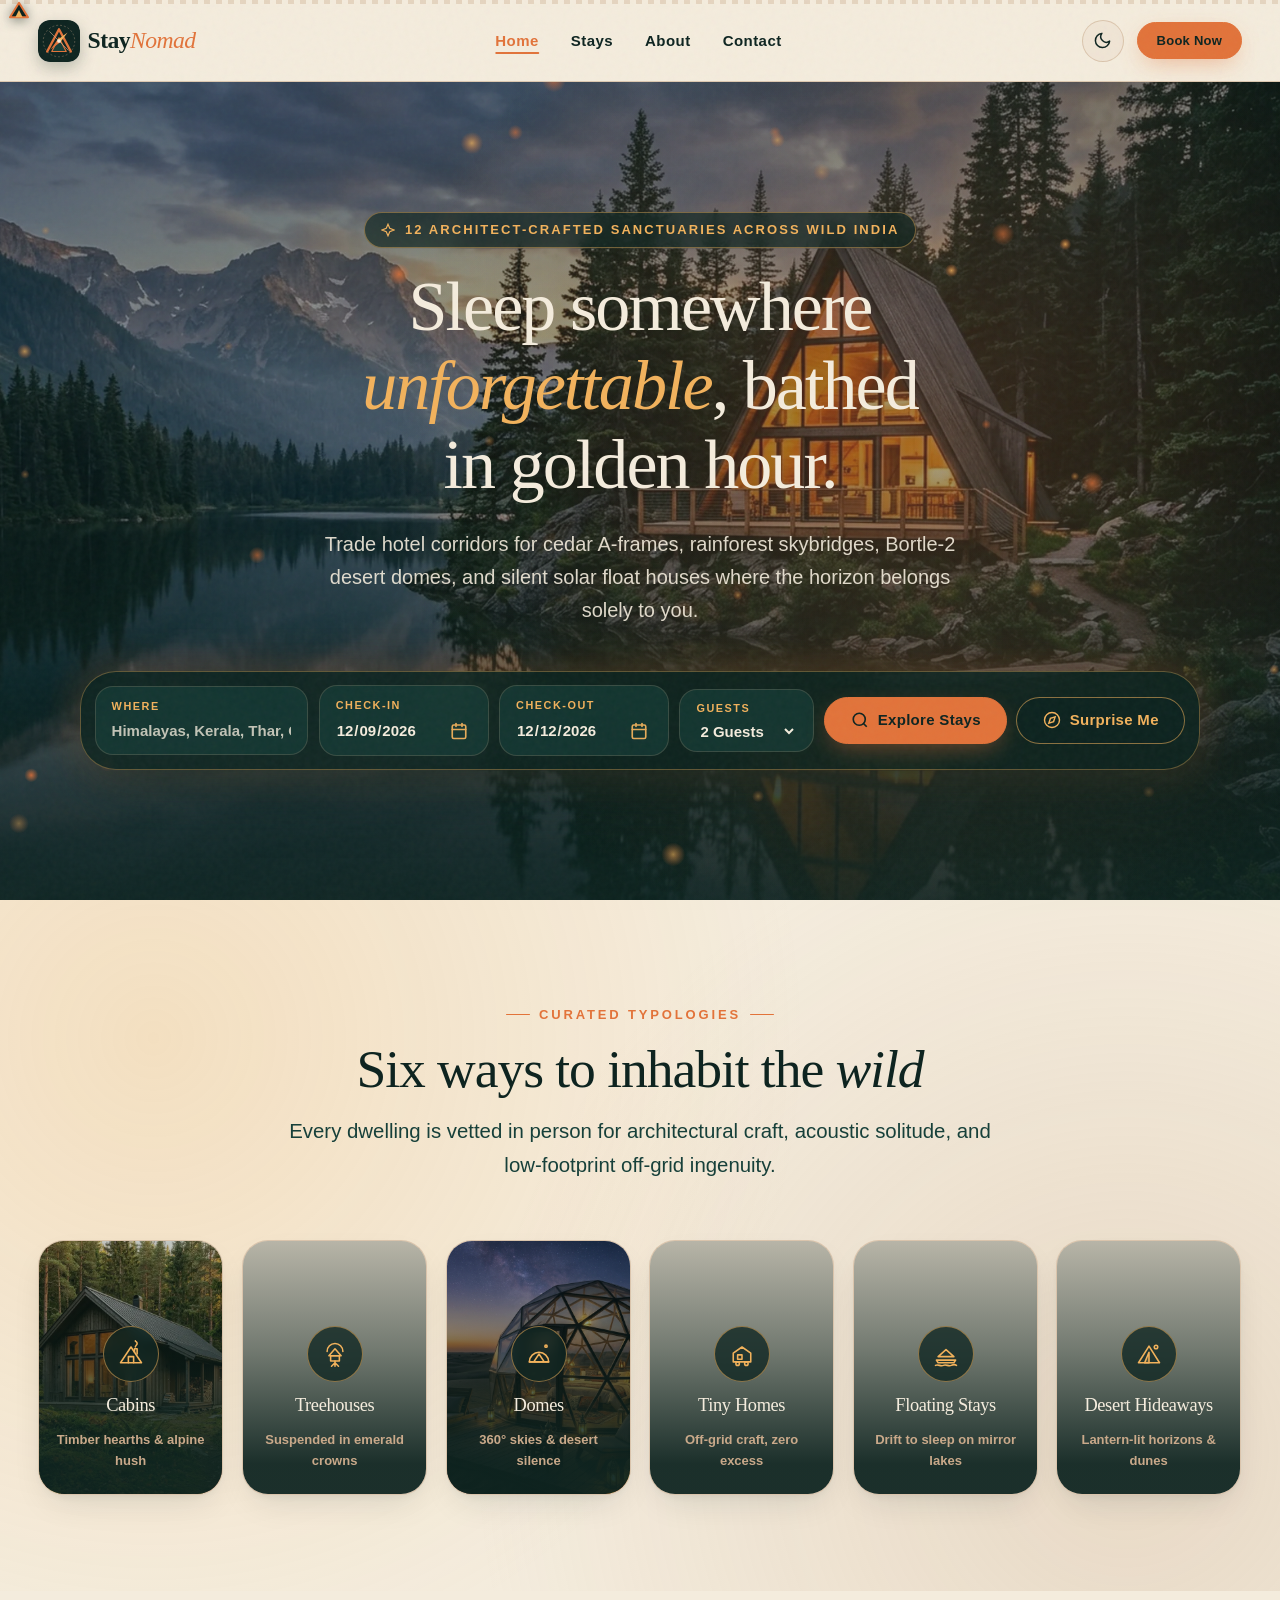
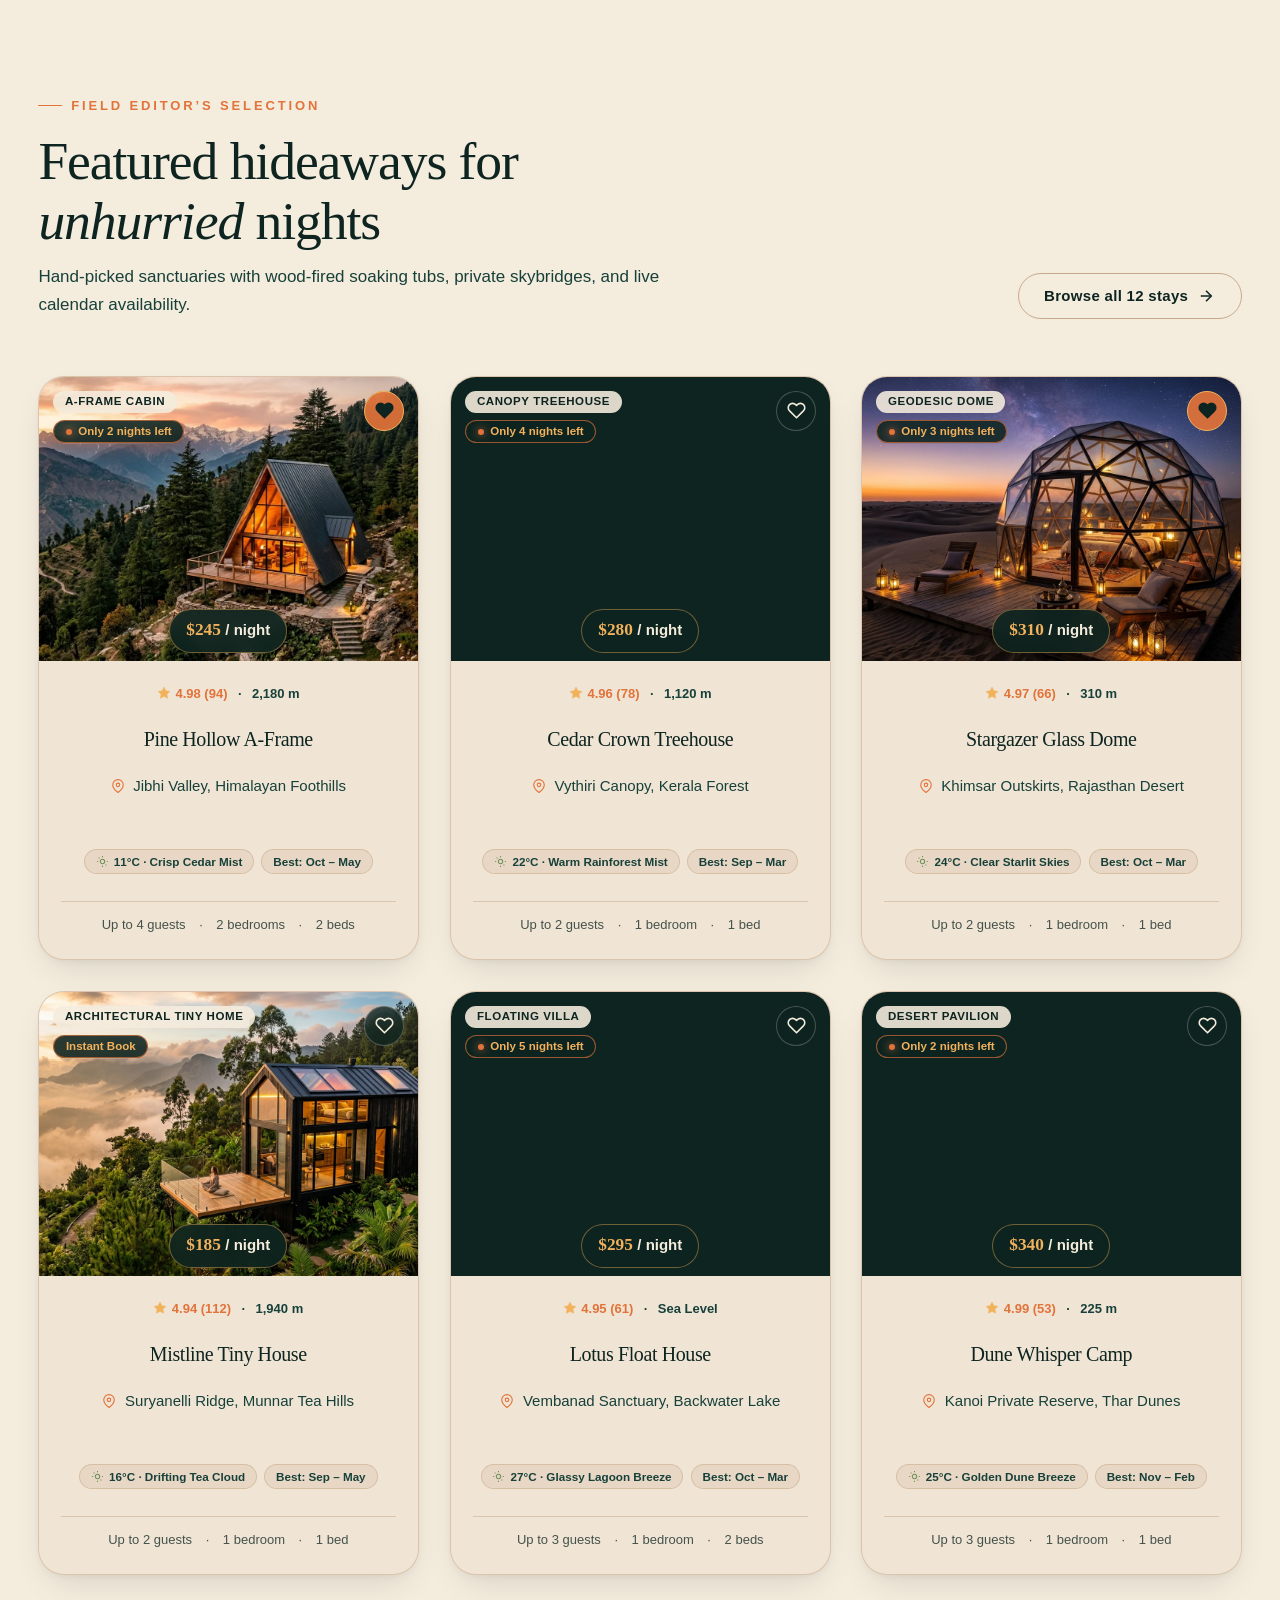
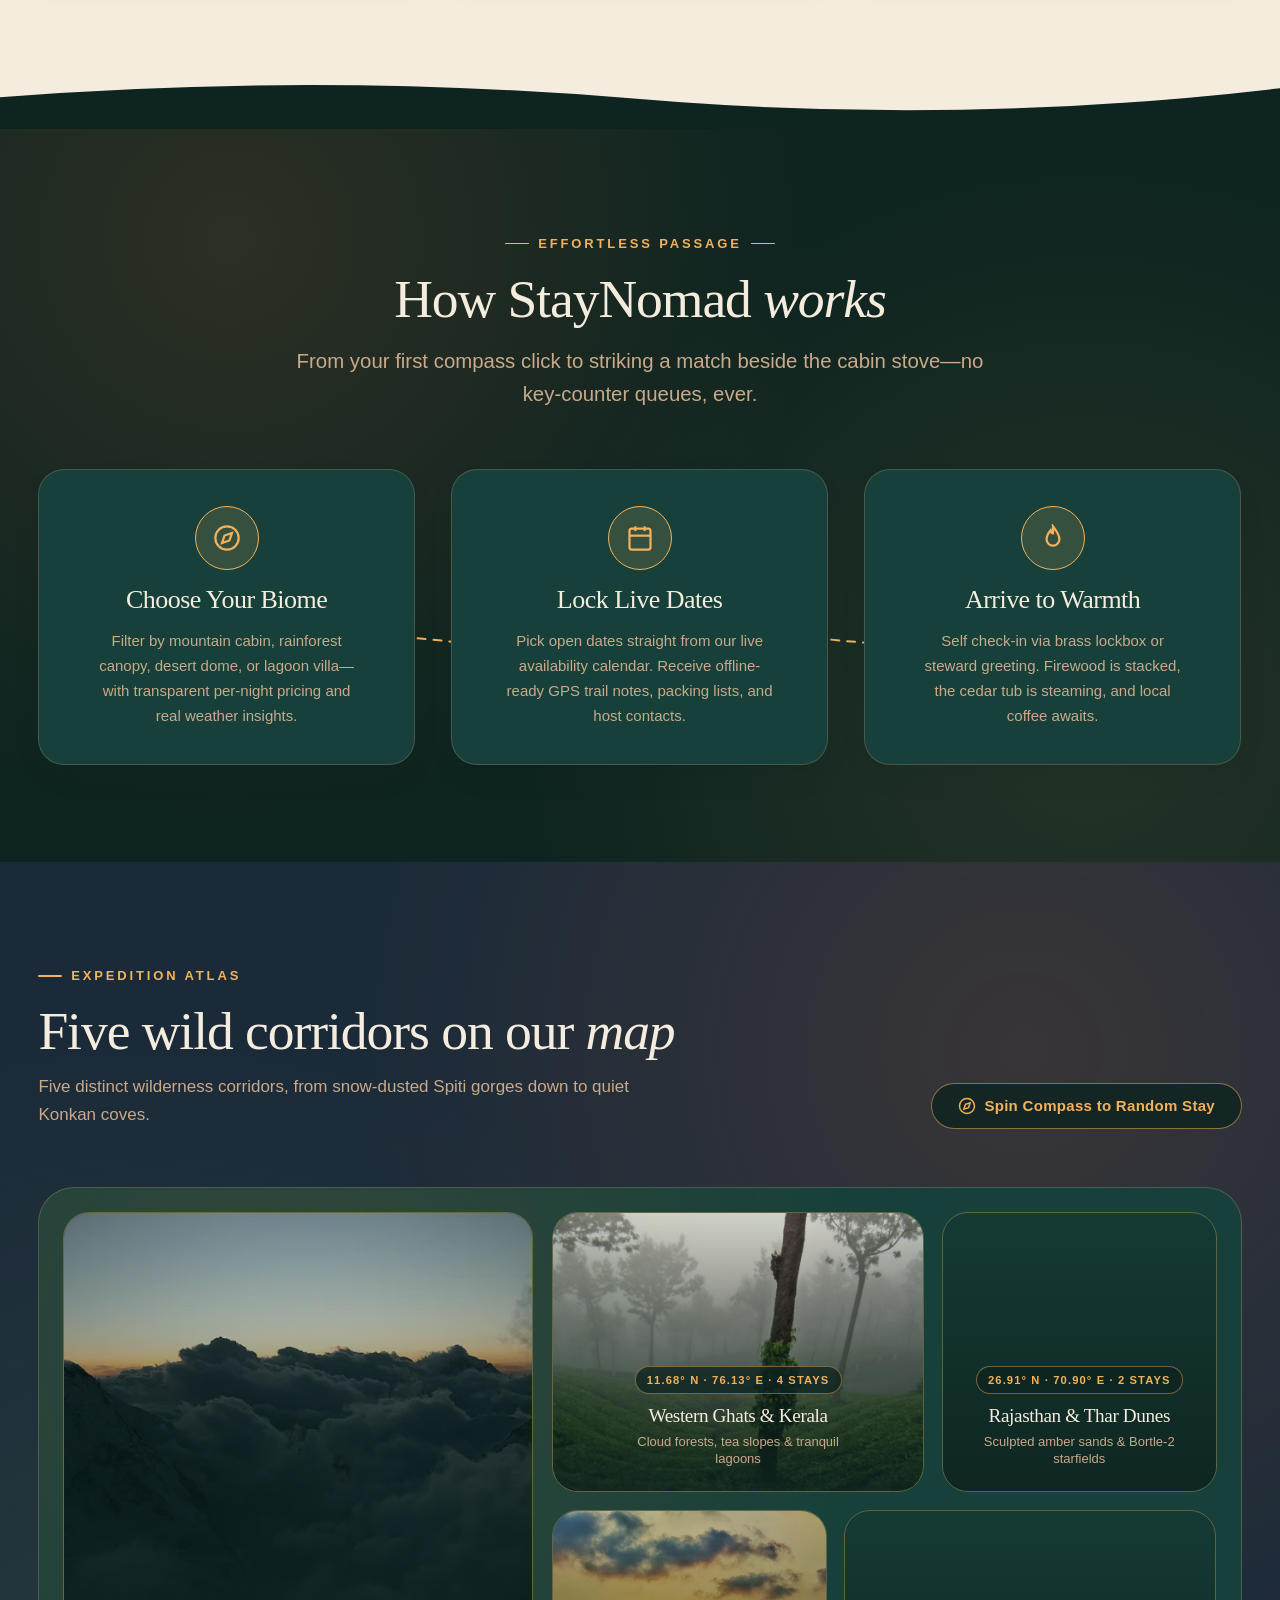
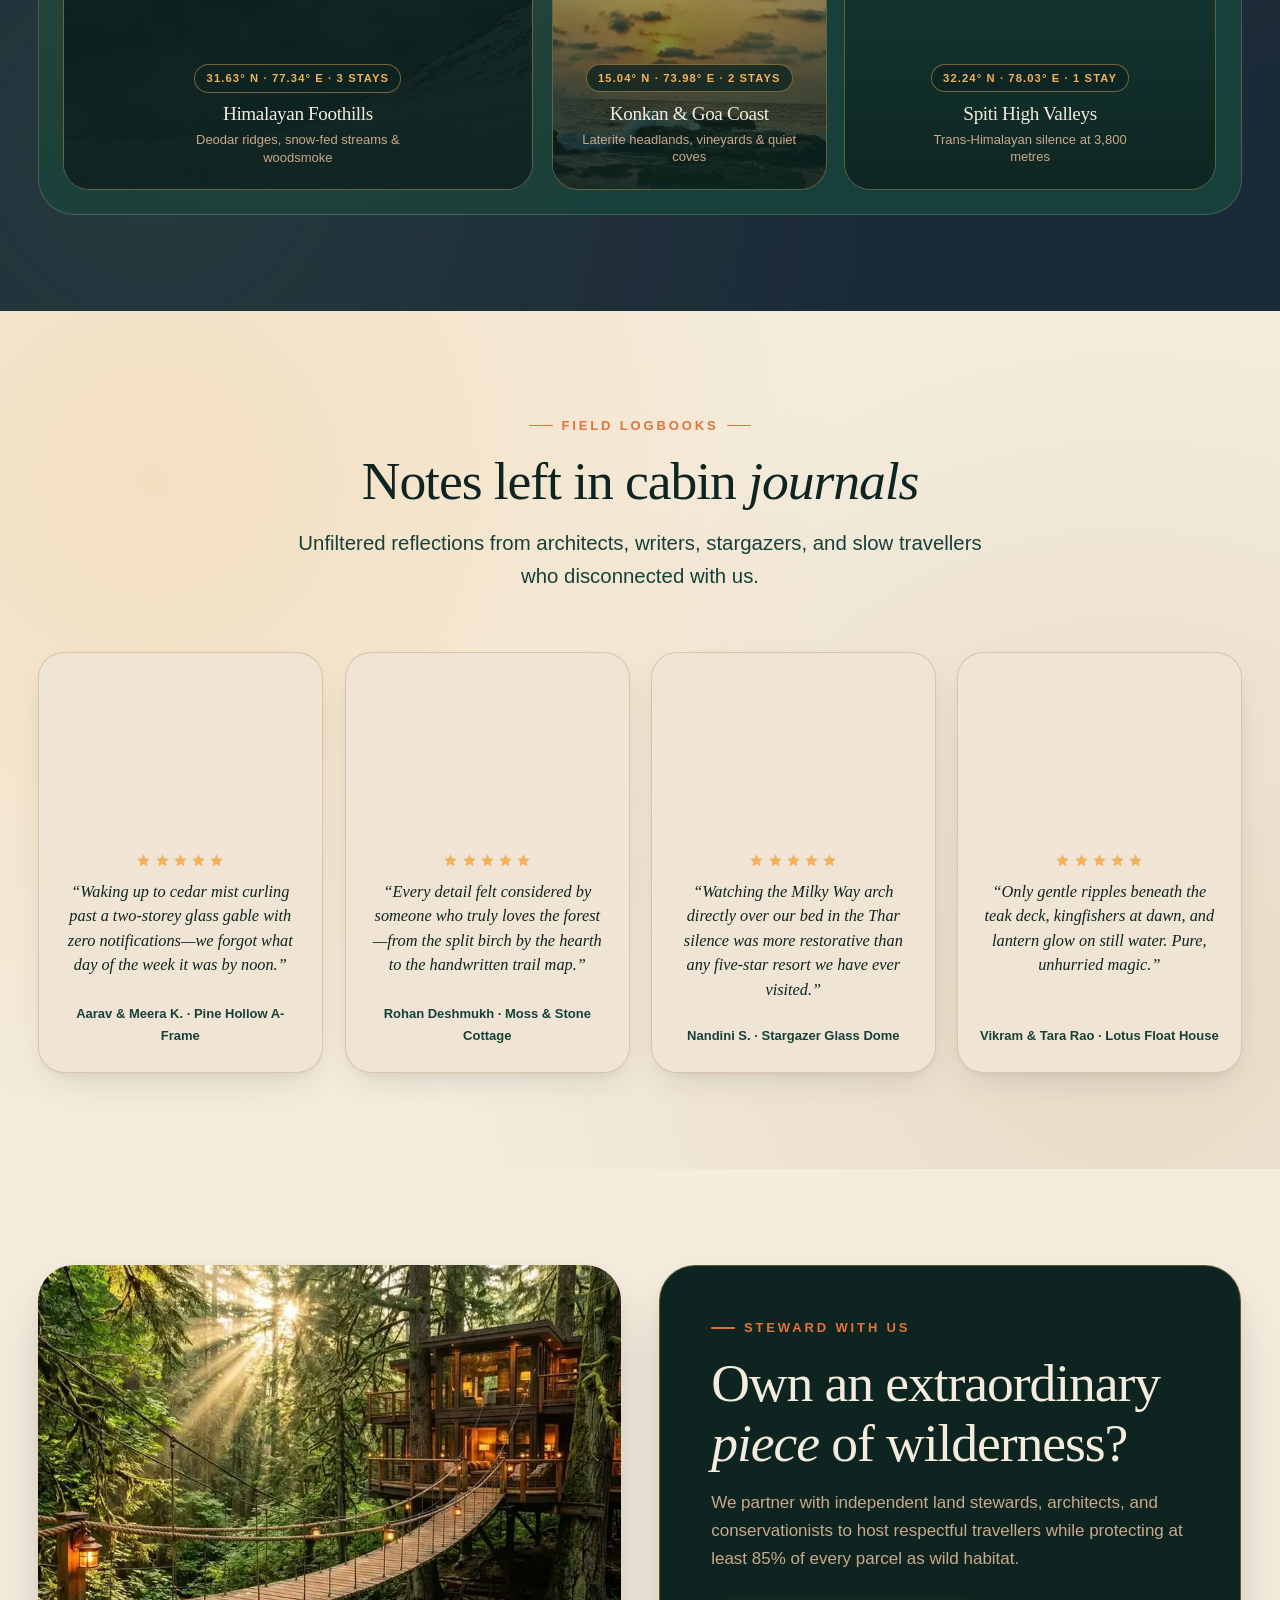
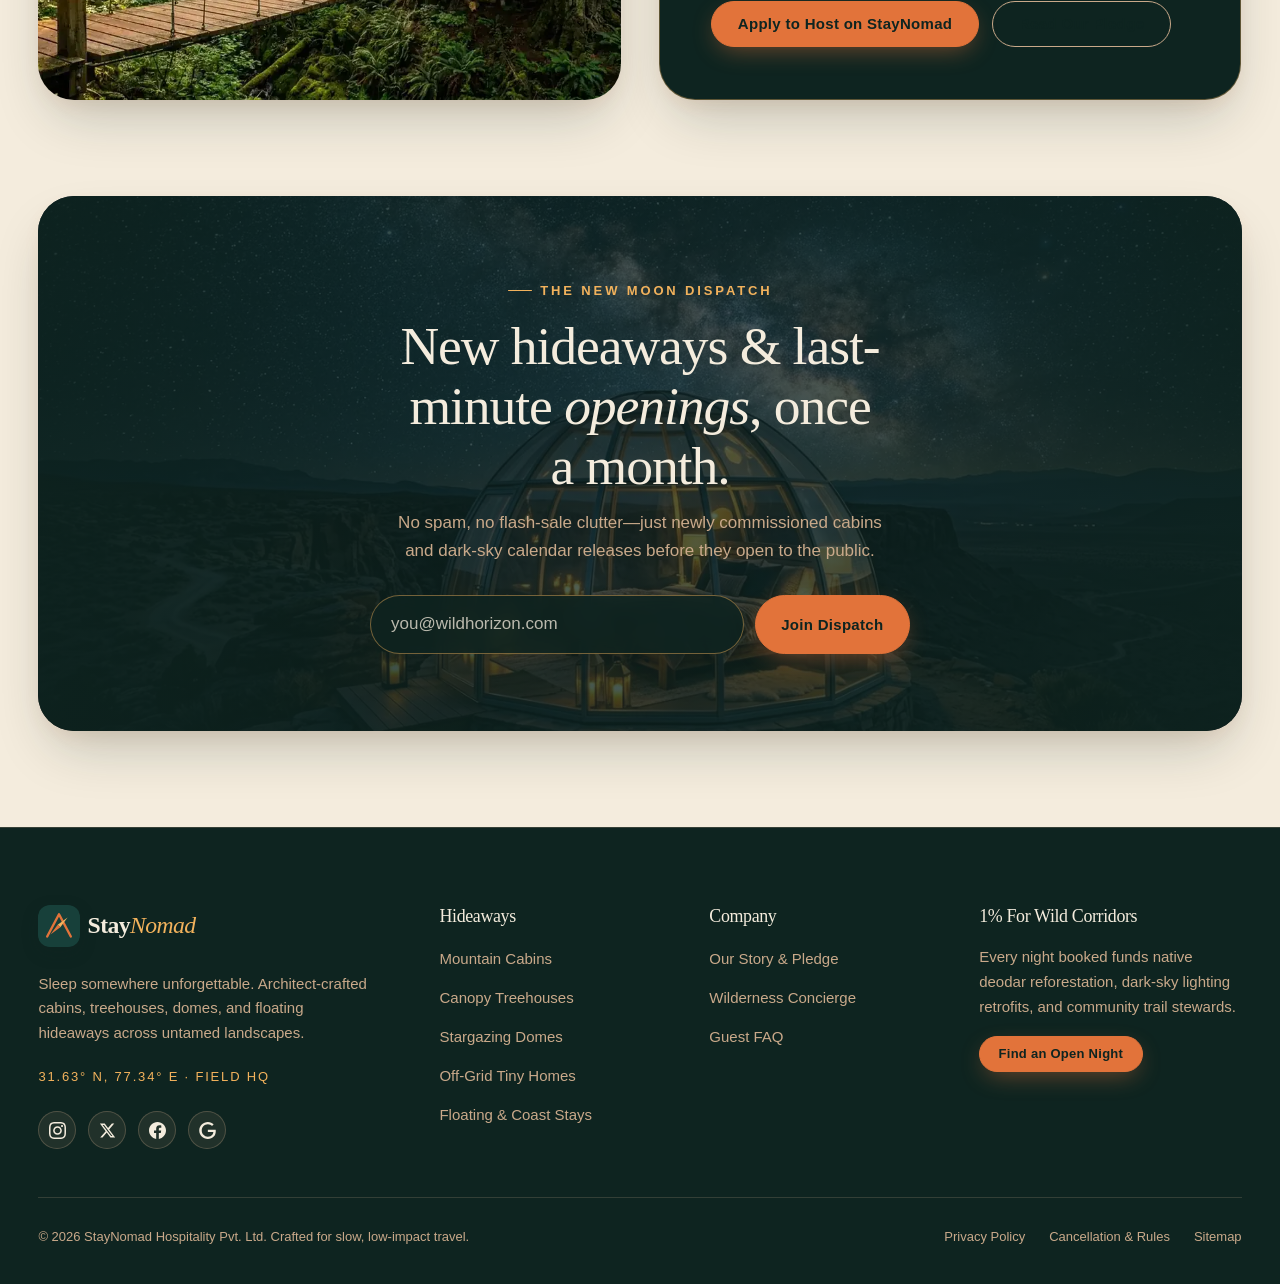
==== index.html @ 054bb104 "first commit" ====
<!DOCTYPE html>
<html lang="en" data-theme="light">
<head>
  <meta charset="UTF-8">
  <meta name="viewport" content="width=device-width, initial-scale=1.0">
  <title>StayNomad — Sleep Somewhere Unforgettable | Wild Cabins, Treehouses &amp; Domes</title>
  <meta name="description" content="StayNomad curates architect-designed cabins, canopy treehouses, geodesic stargazing domes, tiny homes, floating villas, and desert hideaways for unforgettable escapes.">
  <link rel="canonical" href="https://staynomad.example/index.html">
  <meta property="og:type" content="website">
  <meta property="og:title" content="StayNomad — Sleep Somewhere Unforgettable">
  <meta property="og:description" content="Browse handcrafted cabins, treehouses, glass domes, floating stays, and desert hideaways with live availability.">
  <meta property="og:url" content="https://staynomad.example/index.html">
  <meta property="og:image" content="images/hero-cabin-lake-dusk.jpg">
  <meta name="twitter:card" content="summary_large_image">
  <meta name="twitter:title" content="StayNomad — Sleep Somewhere Unforgettable">
  <meta name="twitter:description" content="Handcrafted cabins, treehouses, geodesic domes, and off-grid hideaways bathed in golden hour.">
  <meta name="twitter:image" content="images/hero-cabin-lake-dusk.jpg">
  <link rel="icon" type="image/svg+xml" href="images/favicon.svg">
  <link rel="stylesheet" href="css/base.css?v=1.6">
  <link rel="stylesheet" href="css/components.css?v=1.6">
  <link rel="stylesheet" href="css/pages.css?v=1.6">
  <script type="application/ld+json">
  {
    "@context": "https://schema.org",
    "@type": "Organization",
    "name": "StayNomad",
    "slogan": "Sleep somewhere unforgettable.",
    "url": "https://staynomad.example/",
    "logo": "https://staynomad.example/images/favicon.svg",
    "description": "Curated boutique wilderness accommodations including cabins, treehouses, geodesic domes, tiny homes, floating stays, and desert hideaways.",
    "contactPoint": {
      "@type": "ContactPoint",
      "telephone": "+91-1902-294-810",
      "contactType": "customer service",
      "availableLanguage": ["English"]
    }
  }
  </script>
</head>
<body>
  <a href="#main-content" class="skip-link">Skip to main content</a>

  <!-- Scroll-Linked Trail Progress Bar + Tiny Tent Marker -->
  <div class="scroll-trail" aria-hidden="true">
    <div class="scroll-trail-fill" id="scroll-trail-fill"></div>
  </div>
  <svg class="scroll-trail-tent" id="scroll-trail-tent" viewBox="0 0 24 20" aria-hidden="true">
    <polygon points="2,18 12,2 22,18" fill="#0E2420" stroke="#E2733A" stroke-width="2.2" stroke-linejoin="round"/>
    <polygon points="8,18 12,10 16,18" fill="#F2B25C"/>
  </svg>

  <!-- Minimal Site Header: Strictly 4 Links -->
  <header class="site-header">
    <div class="container nav-inner">
      <a href="index.html" class="brand-logo" aria-label="StayNomad Home">
        <svg class="brand-logo-mark" viewBox="0 0 64 64" role="img" aria-hidden="true">
          <rect width="64" height="64" rx="15" fill="#0E2420"/>
          <circle cx="32" cy="32" r="24" fill="none" stroke="#C9A98A" stroke-width="1.2" stroke-dasharray="3 3" opacity="0.45"/>
          <path d="M14 48 L32 14 L50 48" fill="none" stroke="#E2733A" stroke-width="3.6" stroke-linecap="round" stroke-linejoin="round"/>
          <path d="M21 48 L32 27 L43 48 Z" fill="#17403A" stroke="#E2733A" stroke-width="1.8" stroke-linejoin="round"/>
          <path d="M18 18 L46 46" stroke="#C9A98A" stroke-width="1.4" stroke-linecap="round" opacity="0.7"/>
          <polygon points="45,19 34,34 30,30" fill="#F2B25C"/>
          <polygon points="19,45 30,30 34,34" fill="#E2733A"/>
          <circle cx="32" cy="32" r="2.8" fill="#F4ECDD"/>
        </svg>
        <span class="brand-wordmark">Stay<span>Nomad</span></span>
      </a>

      <nav aria-label="Primary navigation">
        <ul class="nav-links">
          <li><a href="index.html" aria-current="page">Home</a></li>
          <li><a href="stays.html">Stays</a></li>
          <li><a href="about.html">About</a></li>
          <li><a href="contact.html">Contact</a></li>
        </ul>
      </nav>

      <div class="nav-actions">
        <button type="button" class="theme-toggle" data-theme-toggle aria-label="Toggle night-cabin dark mode">
          <svg class="icon-moon" viewBox="0 0 24 24" fill="none" stroke="currentColor" stroke-width="1.9" stroke-linecap="round" stroke-linejoin="round" aria-hidden="true"><path d="M21 12.79A9 9 0 1 1 11.21 3 7 7 0 0 0 21 12.79z"/></svg>
          <svg class="icon-sun" viewBox="0 0 24 24" fill="none" stroke="currentColor" stroke-width="1.9" stroke-linecap="round" stroke-linejoin="round" aria-hidden="true"><circle cx="12" cy="12" r="5"/><path d="M12 1v2M12 21v2M4.22 4.22l1.42 1.42M18.36 18.36l1.42 1.42M1 12h2M21 12h2M4.22 19.78l1.42-1.42M18.36 5.64l1.42-1.42"/></svg>
        </button>
        <a href="booking.html" class="btn btn-primary btn-sm nav-booking-btn" data-magnetic>Book Now</a>
        <button type="button" class="mobile-menu-toggle" data-mobile-toggle aria-expanded="false" aria-controls="mobile-nav-overlay" aria-label="Toggle menu">
          <span></span><span></span><span></span>
        </button>
      </div>
    </div>
  </header>

  <!-- Mobile Full-Screen Menu -->
  <div class="mobile-nav-overlay" id="mobile-nav-overlay" aria-hidden="true">
    <ul class="mobile-nav-links">
      <li><a href="index.html" aria-current="page">Home</a></li>
      <li><a href="stays.html">Stays</a></li>
      <li><a href="about.html">About</a></li>
      <li><a href="contact.html">Contact</a></li>
    </ul>
    <div class="mobile-nav-footer">
      <a href="booking.html" class="btn btn-primary btn-lg" style="width:100%;max-width:340px;">Book Now</a>
      <p>Sleep somewhere unforgettable.</p>
    </div>
  </div>

  <main id="main-content">
    <!-- 1. Cinematic Hero with Ken-Burns, Embers Canvas & Floating Search Bar -->
    <section class="hero-home" aria-label="Discover unforgettable wild stays">
      <div class="hero-media">
        <picture>
          <source srcset="images/hero-cabin-lake-dusk.webp" type="image/webp">
          <img src="images/hero-cabin-lake-dusk.jpg" alt="Glass-front cedar A-frame cabin beside a mirror-still alpine lake at golden hour dusk with warm interior glow" width="1600" height="1000" decoding="async">
        </picture>
      </div>
      <div class="hero-overlay" aria-hidden="true"></div>
      <canvas id="hero-embers-canvas" aria-hidden="true"></canvas>

      <div class="container hero-content">
        <div class="hero-copy">
          <div class="hero-kicker">
            <svg viewBox="0 0 24 24" width="14" height="14" fill="none" stroke="currentColor" stroke-width="2" aria-hidden="true"><polygon points="12 2 15 9 22 12 15 15 12 22 9 15 2 12 9 9 12 2"/></svg>
            <span>12 Architect-Crafted Sanctuaries Across Wild India</span>
          </div>
          <h1 class="hero-headline">
            <span class="line-mask"><span class="line-inner">Sleep somewhere</span></span>
            <span class="line-mask"><span class="line-inner"><em>unforgettable</em>, bathed</span></span>
            <span class="line-mask"><span class="line-inner">in golden hour.</span></span>
          </h1>
          <p class="hero-subtext">
            Trade hotel corridors for cedar A-frames, rainforest skybridges, Bortle-2 desert domes, and silent solar float houses where the horizon belongs solely to you.
          </p>
        </div>

        <div class="hero-search-shell">
          <form class="hero-search-form" action="stays.html" method="get" aria-label="Search stay availability">
            <div class="search-field">
              <label for="hero-where">Where</label>
              <input type="text" id="hero-where" name="q" placeholder="Himalayas, Kerala, Thar, Coorg…" autocomplete="off">
            </div>
            <div class="search-field">
              <label for="hero-checkin">Check-in</label>
              <input type="date" id="hero-checkin" name="checkin">
            </div>
            <div class="search-field">
              <label for="hero-checkout">Check-out</label>
              <input type="date" id="hero-checkout" name="checkout">
            </div>
            <div class="search-field">
              <label for="hero-guests">Guests</label>
              <select id="hero-guests" name="guests">
                <option value="1">1 Guest</option>
                <option value="2" selected>2 Guests</option>
                <option value="3">3 Guests</option>
                <option value="4">4 Guests</option>
                <option value="5">5+ Guests</option>
              </select>
            </div>
            <div class="hero-search-actions">
              <button type="submit" class="btn btn-primary" data-magnetic>
                <svg viewBox="0 0 24 24" fill="none" stroke="currentColor" stroke-width="2.2" aria-hidden="true"><circle cx="11" cy="11" r="8"/><line x1="21" y1="21" x2="16.65" y2="16.65"/></svg>
                <span>Explore Stays</span>
              </button>
              <button type="button" class="btn btn-surprise" data-surprise-me data-magnetic title="Fly to a random available stay">
                <svg viewBox="0 0 24 24" fill="none" stroke="currentColor" stroke-width="1.9" aria-hidden="true"><circle cx="12" cy="12" r="10"/><polygon points="16.24 7.76 14.12 14.12 7.76 16.24 9.88 9.88 16.24 7.76"/></svg>
                <span>Surprise Me</span>
              </button>
            </div>
          </form>
        </div>
      </div>
    </section>

    <!-- 2. Category Strip -->
    <section class="section section-warm" aria-labelledby="categories-heading">
      <div class="container">
        <div class="section-header centered" data-reveal>
          <span class="eyebrow">Curated Typologies</span>
          <h2 id="categories-heading">Six ways to inhabit the <em>wild</em></h2>
          <p>Every dwelling is vetted in person for architectural craft, acoustic solitude, and low-footprint off-grid ingenuity.</p>
        </div>
        <div class="categories-grid" id="home-categories-grid"></div>
      </div>
    </section>

    <!-- 3. Featured Stays -->
    <section class="section" aria-labelledby="featured-heading">
      <div class="container">
        <div class="section-header-split" data-reveal>
          <div>
            <span class="eyebrow">Field Editor’s Selection</span>
            <h2 id="featured-heading">Featured hideaways for <em>unhurried</em> nights</h2>
            <p style="margin-top:0.75rem;color:var(--text-secondary);">Hand-picked sanctuaries with wood-fired soaking tubs, private skybridges, and live calendar availability.</p>
          </div>
          <a href="stays.html" class="btn btn-outline" data-magnetic>
            <span>Browse all 12 stays</span>
            <svg viewBox="0 0 24 24" fill="none" stroke="currentColor" stroke-width="2" aria-hidden="true"><line x1="5" y1="12" x2="19" y2="12"/><polyline points="12 5 19 12 12 19"/></svg>
          </a>
        </div>
        <div class="stays-grid" id="home-featured-grid"></div>
      </div>
    </section>

    <!-- Curved Section Divider -->
    <div class="curve-divider" aria-hidden="true">
      <svg viewBox="0 0 1440 64" preserveAspectRatio="none">
        <path d="M0,64 L0,28 Q360,0 720,30 T1440,18 L1440,64 Z" fill="#0E2420"/>
      </svg>
    </div>

    <!-- 4. How StayNomad Works in 3 Steps -->
    <section class="section section-dark" aria-labelledby="how-heading">
      <div class="container">
        <div class="section-header centered" data-reveal>
          <span class="eyebrow">Effortless Passage</span>
          <h2 id="how-heading">How StayNomad <em>works</em></h2>
          <p>From your first compass click to striking a match beside the cabin stove—no key-counter queues, ever.</p>
        </div>

        <div class="steps-wrapper">
          <svg class="steps-route-svg" viewBox="0 0 900 70" fill="none" aria-hidden="true">
            <path class="steps-route-path" d="M20,40 C220,5 320,65 450,35 C580,5 700,65 880,28" stroke="#F2B25C" stroke-width="2" stroke-linecap="round"/>
            <circle cx="20" cy="40" r="5" fill="#E2733A"/>
            <circle cx="450" cy="35" r="5" fill="#F2B25C"/>
            <circle cx="880" cy="28" r="5" fill="#E2733A"/>
          </svg>

          <div class="steps-grid">
            <article class="step-card" data-tilt data-reveal style="--stagger:0">
              <div class="step-icon-badge" data-tilt-layer="3">
                <svg viewBox="0 0 24 24" fill="none" stroke="currentColor" stroke-width="1.9" aria-hidden="true"><circle cx="12" cy="12" r="10"/><polygon points="16.24 7.76 14.12 14.12 7.76 16.24 9.88 9.88 16.24 7.76"/></svg>
              </div>
              <h3 data-tilt-layer="2">Choose Your Biome</h3>
              <p data-tilt-layer="1">Filter by mountain cabin, rainforest canopy, desert dome, or lagoon villa—with transparent per-night pricing and real weather insights.</p>
            </article>

            <article class="step-card" data-tilt data-reveal style="--stagger:1">
              <div class="step-icon-badge" data-tilt-layer="3">
                <svg viewBox="0 0 24 24" fill="none" stroke="currentColor" stroke-width="1.9" aria-hidden="true"><rect x="3" y="4" width="18" height="18" rx="2"/><line x1="16" y1="2" x2="16" y2="6"/><line x1="8" y1="2" x2="8" y2="6"/><line x1="3" y1="10" x2="21" y2="10"/></svg>
              </div>
              <h3 data-tilt-layer="2">Lock Live Dates</h3>
              <p data-tilt-layer="1">Pick open dates straight from our live availability calendar. Receive offline-ready GPS trail notes, packing lists, and host contacts.</p>
            </article>

            <article class="step-card" data-tilt data-reveal style="--stagger:2">
              <div class="step-icon-badge" data-tilt-layer="3">
                <svg viewBox="0 0 24 24" fill="none" stroke="currentColor" stroke-width="1.9" aria-hidden="true"><path d="M12 2c2.8 4 5.5 7 5.5 11a5.5 5.5 0 0 1-11 0c0-3 1.7-5.6 3.5-7.7.5 2 1.6 2.8 2 2.8 0-2.2.2-4.1 0-6.1z"/></svg>
              </div>
              <h3 data-tilt-layer="2">Arrive to Warmth</h3>
              <p data-tilt-layer="1">Self check-in via brass lockbox or steward greeting. Firewood is stacked, the cedar tub is steaming, and local coffee awaits.</p>
            </article>
          </div>
        </div>
      </div>
    </section>

    <!-- 5. Map-Style Destinations Mosaic -->
    <section class="section section-dusk" aria-labelledby="mosaic-heading">
      <div class="container">
        <div class="section-header-split" data-reveal>
          <div>
            <span class="eyebrow">Expedition Atlas</span>
            <h2 id="mosaic-heading">Five wild corridors on our <em>map</em></h2>
            <p style="margin-top:0.75rem;color:var(--clay);">Five distinct wilderness corridors, from snow-dusted Spiti gorges down to quiet Konkan coves.</p>
          </div>
          <button type="button" class="btn btn-surprise" data-surprise-me data-magnetic>
            <svg viewBox="0 0 24 24" fill="none" stroke="currentColor" stroke-width="1.9" aria-hidden="true"><circle cx="12" cy="12" r="10"/><polygon points="16.24 7.76 14.12 14.12 7.76 16.24 9.88 9.88 16.24 7.76"/></svg>
            <span>Spin Compass to Random Stay</span>
          </button>
        </div>

        <div class="mosaic-stage">
          <div class="destinations-mosaic" id="home-destinations-mosaic"></div>
        </div>
      </div>
    </section>

    <!-- 6. Guest Stories -->
    <section class="section section-warm" aria-labelledby="stories-heading">
      <div class="container">
        <div class="section-header centered" data-reveal>
          <span class="eyebrow">Field Logbooks</span>
          <h2 id="stories-heading">Notes left in cabin <em>journals</em></h2>
          <p>Unfiltered reflections from architects, writers, stargazers, and slow travellers who disconnected with us.</p>
        </div>
        <div class="stories-grid" id="home-stories-grid"></div>
      </div>
    </section>

    <!-- 7. Overlapping Host CTA -->
    <section class="section" aria-labelledby="host-cta-heading">
      <div class="container">
        <div class="editorial-overlap">
          <div class="editorial-overlap-media image-mask-reveal" data-reveal>
            <picture>
              <source srcset="images/host-cta-treehouse-canopy.webp" type="image/webp">
              <img src="images/host-cta-treehouse-canopy.jpg" alt="Wooden suspension skybridge leading to an elevated cedar treehouse bathed in golden forest sunbeams" width="1100" height="750" loading="lazy" decoding="async">
            </picture>
          </div>
          <div class="editorial-overlap-card" data-tilt data-reveal style="--stagger:1">
            <span class="eyebrow" data-tilt-layer="2">Steward With Us</span>
            <h2 id="host-cta-heading" data-tilt-layer="3">Own an extraordinary <em>piece</em> of wilderness?</h2>
            <p data-tilt-layer="1">We partner with independent land stewards, architects, and conservationists to host respectful travellers while protecting at least 85% of every parcel as wild habitat.</p>
            <div style="display:flex;flex-wrap:wrap;gap:0.85rem;" data-tilt-layer="2">
              <a href="contact.html" class="btn btn-primary" data-magnetic>Apply to Host on StayNomad</a>
              <a href="about.html" class="btn btn-outline">Read Our Pledge</a>
            </div>
          </div>
        </div>
      </div>
    </section>

    <!-- 8. Stargazing Dome Newsletter -->
    <section class="section" style="padding-top:0;" aria-labelledby="newsletter-heading">
      <div class="container">
        <div class="newsletter-banner" data-reveal>
          <div class="newsletter-banner-bg">
            <picture>
              <source srcset="images/newsletter-stargazing-dome.webp" type="image/webp">
              <img src="images/newsletter-stargazing-dome.jpg" alt="Transparent geodesic dome glowing softly with amber candlelight under a starry Milky Way desert night sky" width="1400" height="700" loading="lazy" decoding="async">
            </picture>
          </div>
          <span class="eyebrow" style="color:var(--amber);">The New Moon Dispatch</span>
          <h2 id="newsletter-heading" style="max-width:18ch;margin-inline:auto;">New hideaways &amp; last-minute <em>openings</em>, once a month.</h2>
          <p style="color:var(--clay);max-width:52ch;margin:0.85rem auto 0;">No spam, no flash-sale clutter—just newly commissioned cabins and dark-sky calendar releases before they open to the public.</p>
          <form class="newsletter-form" id="newsletter-form" novalidate>
            <label for="newsletter-email" class="sr-only">Email address</label>
            <input type="email" id="newsletter-email" placeholder="you@wildhorizon.com" required>
            <button type="submit" class="btn btn-primary" data-magnetic>Join Dispatch</button>
          </form>
        </div>
      </div>
    </section>
  </main>

  <!-- Editorial Site Footer -->
  <footer class="site-footer">
    <div class="container">
      <div class="footer-grid">
        <div class="footer-brand">
          <a href="index.html" class="brand-logo">
            <svg class="brand-logo-mark" viewBox="0 0 64 64" aria-hidden="true">
              <rect width="64" height="64" rx="15" fill="#17403A"/>
              <path d="M14 48 L32 14 L50 48" fill="none" stroke="#E2733A" stroke-width="3.6" stroke-linecap="round" stroke-linejoin="round"/>
              <polygon points="45,19 34,34 30,30" fill="#F2B25C"/>
              <polygon points="19,45 30,30 34,34" fill="#E2733A"/>
            </svg>
            <span class="brand-wordmark">Stay<span>Nomad</span></span>
          </a>
          <p>Sleep somewhere unforgettable. Architect-crafted cabins, treehouses, domes, and floating hideaways across untamed landscapes.</p>
          <span class="footer-coords">31.63° N, 77.34° E · Field HQ</span>
          <div class="footer-social-links" aria-label="StayNomad Social Media">
            <a href="https://instagram.com" target="_blank" rel="noopener noreferrer" class="social-link" aria-label="Instagram">
              <svg viewBox="0 0 24 24" fill="currentColor" aria-hidden="true">
                <path d="M12 2.163c3.204 0 3.584.012 4.85.07 3.252.148 4.771 1.691 4.919 4.919.058 1.265.069 1.645.069 4.849 0 3.205-.012 3.584-.069 4.849-.149 3.225-1.664 4.771-4.919 4.919-1.266.058-1.644.07-4.85.07-3.204 0-3.584-.012-4.849-.07-3.26-.149-4.771-1.699-4.919-4.92-.058-1.265-.07-1.644-.07-4.849 0-3.204.013-3.583.07-4.849.149-3.227 1.664-4.771 4.919-4.919 1.266-.057 1.645-.069 4.849-.069zm0-2.163c-3.259 0-3.667.014-4.947.072-4.358.2-6.78 2.618-6.98 6.98-.059 1.281-.073 1.689-.073 4.948 0 3.259.014 3.668.072 4.948.2 4.358 2.618 6.78 6.98 6.98 1.281.058 1.689.072 4.948.072 3.259 0 3.668-.014 4.948-.072 4.354-.2 6.782-2.618 6.979-6.98.059-1.28.073-1.689.073-4.948 0-3.259-.014-3.667-.072-4.947-.196-4.354-2.617-6.78-6.979-6.98-1.281-.059-1.69-.073-4.949-.073zm0 5.838c-3.403 0-6.162 2.759-6.162 6.162s2.759 6.163 6.162 6.163 6.162-2.759 6.162-6.163c0-3.403-2.759-6.162-6.162-6.162zm0 10.162c-2.209 0-4-1.79-4-4 0-2.209 1.791-4 4-4s4 1.791 4 4c0 2.21-1.791 4-4 4zm6.406-11.845c-.796 0-1.441.645-1.441 1.44s.645 1.44 1.441 1.44c.795 0 1.439-.645 1.439-1.44s-.644-1.44-1.439-1.44z"/>
              </svg>
            </a>
            <a href="https://x.com" target="_blank" rel="noopener noreferrer" class="social-link" aria-label="X (formerly Twitter)">
              <svg viewBox="0 0 24 24" fill="currentColor" aria-hidden="true">
                <path d="M18.244 2.25h3.308l-7.227 8.26 8.502 11.24H16.17l-5.214-6.817L4.99 21.75H1.68l7.73-8.835L1.254 2.25H8.08l4.713 6.231zm-1.161 17.52h1.833L7.084 4.126H5.117z"/>
              </svg>
            </a>
            <a href="https://facebook.com" target="_blank" rel="noopener noreferrer" class="social-link" aria-label="Facebook">
              <svg viewBox="0 0 24 24" fill="currentColor" aria-hidden="true">
                <path d="M24 12.073c0-6.627-5.373-12-12-12s-12 5.373-12 12c0 5.99 4.388 10.954 10.125 11.854v-8.385H7.078v-3.47h3.047V9.43c0-3.007 1.792-4.669 4.533-4.669 1.312 0 2.686.235 2.686.235v2.953H15.83c-1.491 0-1.956.925-1.956 1.874v2.25h3.328l-.532 3.47h-2.796v8.385C19.612 23.027 24 18.062 24 12.073z"/>
              </svg>
            </a>
            <a href="https://google.com" target="_blank" rel="noopener noreferrer" class="social-link" aria-label="Google">
              <svg viewBox="0 0 24 24" fill="currentColor" aria-hidden="true">
                <path d="M12.48 10.92v3.28h7.84c-.24 1.84-.853 3.187-1.787 4.133-1.147 1.147-2.933 2.4-6.053 2.4-4.827 0-8.6-3.893-8.6-8.72s3.773-8.72 8.6-8.72c2.6 0 4.507 1.027 5.907 2.347l2.307-2.307C18.747 1.44 16.053 0 12.48 0 5.867 0 .307 5.387.307 12s5.56 12 12.173 12c3.573 0 6.267-1.173 8.373-3.36 2.16-2.16 2.84-5.213 2.84-7.667 0-.76-.053-1.467-.173-2.053H12.48z"/>
              </svg>
            </a>
          </div>
        </div>

        <div class="footer-col">
          <h4>Hideaways</h4>
          <ul>
            <li><a href="stays.html?type=cabins">Mountain Cabins</a></li>
            <li><a href="stays.html?type=treehouses">Canopy Treehouses</a></li>
            <li><a href="stays.html?type=domes">Stargazing Domes</a></li>
            <li><a href="stays.html?type=tiny-homes">Off-Grid Tiny Homes</a></li>
            <li><a href="stays.html?type=floating">Floating &amp; Coast Stays</a></li>
          </ul>
        </div>

        <div class="footer-col">
          <h4>Company</h4>
          <ul>
            <li><a href="about.html">Our Story &amp; Pledge</a></li>
            <li><a href="contact.html">Wilderness Concierge</a></li>
            <li><a href="contact.html#faq">Guest FAQ</a></li>
          </ul>
        </div>

        <div class="footer-col">
          <h4>1% For Wild Corridors</h4>
          <p style="font-size:var(--text-sm);color:var(--clay);margin-bottom:1rem;">Every night booked funds native deodar reforestation, dark-sky lighting retrofits, and community trail stewards.</p>
          <a href="stays.html" class="btn btn-primary btn-sm">Find an Open Night</a>
        </div>
      </div>

      <div class="footer-bottom">
        <p>&copy; 2026 StayNomad Hospitality Pvt. Ltd. Crafted for slow, low-impact travel.</p>
        <div class="footer-legal-links">
          <a href="privacy.html">Privacy Policy</a>
          <a href="contact.html#faq">Cancellation &amp; Rules</a>
          <a href="sitemap.xml">Sitemap</a>
        </div>
      </div>
    </div>
  </footer>

  <!-- Floating Scroll Up / Back to Top Button -->
  <button type="button" class="scroll-up-btn" id="scroll-up-btn" aria-label="Scroll back to top" title="Back to top" aria-hidden="true">
    <svg viewBox="0 0 24 24" fill="none" stroke="currentColor" stroke-linecap="round" stroke-linejoin="round" aria-hidden="true"><polyline points="18 15 12 9 6 15"></polyline></svg>
  </button>

  <script src="data/stays.js"></script>
  <script src="js/tilt.js"></script>
  <script src="js/main.js"></script>
</body>
</html>
---- css/base.css ----
/* ==========================================================================
   StayNomad — Base Design Tokens, Typography & Global Primitives
   Mood: "Golden hour in the wild."
   ========================================================================== */

@font-face {
  font-family: 'Fraunces';
  src: local('Fraunces'), local('Fraunces Variable'), local('Fraunces 9pt Soft');
  font-weight: 300 800;
  font-style: normal;
  font-display: swap;
}

@font-face {
  font-family: 'Fraunces';
  src: local('Fraunces Italic'), local('Fraunces Variable Italic');
  font-weight: 300 700;
  font-style: italic;
  font-display: swap;
}

@font-face {
  font-family: 'Manrope';
  src: local('Manrope'), local('Manrope Variable'), local('Manrope Regular');
  font-weight: 300 800;
  font-style: normal;
  font-display: swap;
}

:root {
  /* Strict Brand Palette — Only These 8 Core Hex Tokens */
  --forest-night: #0E2420;
  --pine: #17403A;
  --moss: #6F8F5E;
  --ember: #E2733A;
  --amber: #F2B25C;
  --sand: #F4ECDD;
  --clay: #C9A98A;
  --dusk: #1B2A38;

  /* Semantic Theme Tokens — Daylight Golden-Hour Mode (Default) */
  --bg-primary: var(--sand);
  --bg-secondary: rgba(201, 169, 138, 0.22);
  --bg-elevated: rgba(244, 236, 221, 0.94);
  --bg-card: color-mix(in srgb, var(--sand) 90%, var(--clay) 10%);
  --bg-card-solid: var(--sand);
  --bg-glass: rgba(244, 236, 221, 0.84);
  --bg-dark-band: var(--forest-night);
  --bg-dusk-band: var(--dusk);
  --bg-input: rgba(244, 236, 221, 0.96);

  --text-primary: var(--forest-night);
  --text-secondary: var(--pine);
  --text-muted: rgba(14, 36, 32, 0.76);
  --text-on-dark: var(--sand);
  --text-on-dark-muted: var(--clay);
  --text-accent: var(--ember);

  --border-subtle: rgba(201, 169, 138, 0.55);
  --border-strong: var(--clay);
  --border-on-dark: rgba(201, 169, 138, 0.28);

  --shadow-soft: 0 14px 36px -12px rgba(14, 36, 32, 0.14), 0 4px 12px -4px rgba(14, 36, 32, 0.08);
  --shadow-lifted: 0 26px 56px -14px rgba(14, 36, 32, 0.24), 0 8px 20px -6px rgba(226, 115, 58, 0.14);
  --glow-ember: 0 0 42px rgba(226, 115, 58, 0.28);
  --glow-amber: 0 0 48px rgba(242, 178, 92, 0.24);

  /* Typography */
  --font-display: 'Fraunces', 'Iowan Old Style', 'Palatino Linotype', 'Book Antiqua', Palatino, Georgia, serif;
  --font-body: 'Manrope', -apple-system, BlinkMacSystemFont, 'Segoe UI', Roboto, 'Helvetica Neue', sans-serif;

  /* Fluid Type Scale */
  --text-xs: clamp(0.75rem, 0.72rem + 0.12vw, 0.8125rem);
  --text-sm: clamp(0.85rem, 0.82rem + 0.15vw, 0.9375rem);
  --text-base: clamp(0.975rem, 0.94rem + 0.18vw, 1.0625rem);
  --text-lg: clamp(1.125rem, 1.06rem + 0.3vw, 1.275rem);
  --text-xl: clamp(1.325rem, 1.2rem + 0.55vw, 1.625rem);
  --text-2xl: clamp(1.7rem, 1.45rem + 1.1vw, 2.35rem);
  --text-3xl: clamp(2.2rem, 1.75rem + 2vw, 3.35rem);
  --text-hero: clamp(2.55rem, 1.9rem + 3.1vw, 4.75rem);

  /* Layout & Spacing */
  --container-max: 1320px;
  --container-narrow: 960px;
  --gutter: clamp(1.15rem, 3vw, 2.75rem);
  --section-py: clamp(4.25rem, 7.5vw, 7.5rem);
  --nav-height: 82px;

  /* Radii & Motion */
  --radius-sm: 10px;
  --radius-md: 18px;
  --radius-lg: 26px;
  --radius-xl: 36px;
  --radius-pill: 999px;

  --ease-editorial: cubic-bezier(0.22, 1, 0.36, 1);
  --ease-spring: cubic-bezier(0.34, 1.56, 0.64, 1);
  --duration-fast: 200ms;
  --duration-base: 380ms;
  --duration-slow: 720ms;
}

/* Night-Cabin Dark Mode */
[data-theme="dark"] {
  --bg-primary: var(--forest-night);
  --bg-secondary: var(--dusk);
  --bg-elevated: var(--pine);
  --bg-card: var(--pine);
  --bg-card-solid: var(--pine);
  --bg-glass: rgba(14, 36, 32, 0.86);
  --bg-input: rgba(23, 64, 58, 0.78);

  --text-primary: var(--sand);
  --text-secondary: var(--clay);
  --text-muted: rgba(244, 236, 221, 0.78);
  --text-accent: var(--amber);

  --border-subtle: rgba(201, 169, 138, 0.25);
  --border-strong: rgba(201, 169, 138, 0.5);

  --shadow-soft: 0 18px 42px -12px rgba(14, 36, 32, 0.68), 0 4px 16px -4px rgba(14, 36, 32, 0.45);
  --shadow-lifted: 0 28px 64px -12px rgba(14, 36, 32, 0.85), 0 8px 28px -6px rgba(226, 115, 58, 0.25);
}

/* Reset & Box Model */
*,
*::before,
*::after {
  box-sizing: border-box;
  margin: 0;
  padding: 0;
}

html {
  scroll-behavior: smooth;
  font-size: 16px;
  -webkit-text-size-adjust: 100%;
  overflow-x: clip;
  background-color: var(--bg-primary);
  color: var(--text-primary);
}

body {
  font-family: var(--font-body);
  font-size: var(--text-base);
  line-height: 1.65;
  background-color: var(--bg-primary);
  color: var(--text-primary);
  overflow-x: clip;
  min-height: 100vh;
  display: flex;
  flex-direction: column;
  position: relative;
  transition: background-color var(--duration-base) var(--ease-editorial),
              color var(--duration-base) var(--ease-editorial);
  -webkit-font-smoothing: antialiased;
  -moz-osx-font-smoothing: grayscale;
}

/* Warm Grainy Ambient Background Texture */
body::before {
  content: "";
  position: fixed;
  inset: 0;
  pointer-events: none;
  z-index: 9980;
  opacity: 0.036;
  background-image: url("data:image/svg+xml,%3Csvg viewBox='0 0 200 200' xmlns='http://www.w3.org/2000/svg'%3E%3Cfilter id='n'%3E%3CfeTurbulence type='fractalNoise' baseFrequency='0.82' numOctaves='3' stitchTiles='stitch'/%3E%3C/filter%3E%3Crect width='100%25' height='100%25' filter='url(%23n)'/%3E%3C/svg%3E");
}

main {
  flex: 1 0 auto;
  position: relative;
  z-index: 1;
}

[hidden] {
  display: none !important;
}

img,
picture,
svg,
video,
canvas {
  display: block;
  max-width: 100%;
}

img {
  height: auto;
  object-fit: cover;
}

a {
  color: inherit;
  text-decoration: none;
  transition: color var(--duration-fast) var(--ease-editorial);
}

button,
input,
select,
textarea {
  font: inherit;
  color: inherit;
}

button {
  cursor: pointer;
  background: none;
  border: none;
}

ul,
ol {
  list-style: none;
}

/* Accessibility Skip Link & Focus States */
.skip-link {
  position: fixed;
  top: -100px;
  left: 1rem;
  z-index: 10005;
  background: var(--ember);
  color: var(--forest-night);
  font-weight: 700;
  padding: 0.75rem 1.25rem;
  border-radius: var(--radius-pill);
  transition: top var(--duration-fast) var(--ease-editorial);
}

.skip-link:focus {
  top: 1rem;
}

:focus-visible {
  outline: 2.5px solid var(--ember);
  outline-offset: 3px;
}

[data-theme="dark"] :focus-visible {
  outline-color: var(--amber);
}

::selection {
  background: var(--ember);
  color: var(--forest-night);
}

/* Typography Hierarchy */
h1, h2, h3, h4, .display-serif {
  font-family: var(--font-display);
  font-weight: 500;
  line-height: 1.12;
  letter-spacing: -0.02em;
  color: inherit;
}

h1 {
  font-size: var(--text-hero);
  line-height: 1.05;
  letter-spacing: -0.028em;
}

h2 {
  font-size: var(--text-3xl);
}

h3 {
  font-size: var(--text-xl);
  line-height: 1.24;
}

h4 {
  font-size: var(--text-lg);
  line-height: 1.3;
}

em, .serif-italic {
  font-family: var(--font-display);
  font-style: italic;
  font-weight: 400;
}

.eyebrow {
  display: inline-flex;
  align-items: center;
  gap: 0.55rem;
  font-family: var(--font-body);
  font-size: var(--text-xs);
  font-weight: 700;
  text-transform: uppercase;
  letter-spacing: 0.22em;
  color: var(--ember);
  margin-bottom: 0.9rem;
}

[data-theme="dark"] .eyebrow,
.section-dark .eyebrow,
.section-dusk .eyebrow {
  color: var(--amber);
}

.eyebrow::before {
  content: "";
  width: 24px;
  height: 1.5px;
  background: currentColor;
  display: inline-block;
  border-radius: 2px;
}

.editorial-numeral {
  font-family: var(--font-display);
  font-size: clamp(3.25rem, 5vw, 5.25rem);
  font-weight: 300;
  line-height: 0.9;
  color: var(--ember);
  opacity: 0.35;
  letter-spacing: -0.04em;
  user-select: none;
}

[data-theme="dark"] .editorial-numeral,
.section-dark .editorial-numeral {
  color: var(--amber);
  opacity: 0.42;
}

/* Containers & Section Bands */
.container {
  width: 100%;
  max-width: var(--container-max);
  margin-inline: auto;
  padding-inline: var(--gutter);
}

.container-narrow {
  width: 100%;
  max-width: var(--container-narrow);
  margin-inline: auto;
  padding-inline: var(--gutter);
}

.section {
  padding-block: var(--section-py);
  position: relative;
}

.section-dark {
  background:
    radial-gradient(circle at 18% 15%, rgba(226, 115, 58, 0.14), transparent 48%),
    radial-gradient(circle at 85% 82%, rgba(242, 178, 92, 0.1), transparent 46%),
    var(--forest-night);
  color: var(--sand);
}

.section-dusk {
  background:
    radial-gradient(circle at 80% 18%, rgba(226, 115, 58, 0.15), transparent 50%),
    radial-gradient(circle at 12% 85%, rgba(111, 143, 94, 0.14), transparent 50%),
    var(--dusk);
  color: var(--sand);
}

.section-warm {
  background:
    radial-gradient(circle at 12% 20%, rgba(242, 178, 92, 0.22), transparent 52%),
    radial-gradient(circle at 88% 80%, rgba(201, 169, 138, 0.28), transparent 52%),
    var(--bg-primary);
}

[data-theme="dark"] .section-warm {
  background:
    radial-gradient(circle at 15% 22%, rgba(226, 115, 58, 0.12), transparent 52%),
    radial-gradient(circle at 88% 78%, rgba(23, 64, 58, 0.55), transparent 52%),
    var(--forest-night);
}

.section-header {
  max-width: 720px;
  margin-bottom: clamp(2.5rem, 4.5vw, 4rem);
}

.section-header.centered {
  margin-inline: auto;
  text-align: center;
}

.section-header.centered .eyebrow::after {
  content: "";
  width: 24px;
  height: 1.5px;
  background: currentColor;
  display: inline-block;
  border-radius: 2px;
}

.section-header p {
  margin-top: 1rem;
  font-size: var(--text-lg);
  color: var(--text-secondary);
}

.section-dark .section-header p,
.section-dusk .section-header p {
  color: var(--clay);
}

.section-header-split {
  display: flex;
  flex-wrap: wrap;
  align-items: flex-end;
  justify-content: space-between;
  gap: 1.5rem;
  margin-bottom: clamp(2.5rem, 4.5vw, 3.75rem);
}

.section-header-split > div {
  max-width: 640px;
}

@media (max-width: 768px) {
  /* Mobile Alignment: Tags, Headings, and Buttons Centered */
  .eyebrow,
  .hero-kicker {
    display: inline-flex !important;
    align-items: center !important;
    justify-content: center !important;
    text-align: center !important;
    margin-inline: auto !important;
  }

  .eyebrow::after {
    content: "";
    width: 24px;
    height: 1.5px;
    background: currentColor;
    display: inline-block;
    border-radius: 2px;
  }

  .section-header,
  .section-header-split {
    text-align: center !important;
    margin-inline: auto !important;
  }

  .section-header-split {
    flex-direction: column !important;
    align-items: center !important;
    justify-content: center !important;
    gap: 1.25rem !important;
  }

  .section-header-split > div {
    max-width: 100% !important;
    text-align: center !important;
    display: flex !important;
    flex-direction: column !important;
    align-items: center !important;
    margin-inline: auto !important;
  }

  .section-header h1,
  .section-header h2,
  .section-header h3,
  .section-header p,
  .section-header-split h1,
  .section-header-split h2,
  .section-header-split h3,
  .section-header-split p {
    text-align: center !important;
    margin-inline: auto !important;
  }

  .section-header-split .btn,
  .section-header-split a.btn,
  .section-header .btn,
  .section-header a.btn {
    margin-inline: auto !important;
    align-self: center !important;
    display: inline-flex !important;
    justify-content: center !important;
    text-align: center !important;
  }
}

/* Curved Section Dividers */
.curve-divider {
  width: 100%;
  overflow: hidden;
  line-height: 0;
  pointer-events: none;
}

.curve-divider svg {
  width: 100%;
  height: clamp(28px, 4.5vw, 68px);
}

/* Scroll-Linked Progress Bar Styled as a Trail Line + Tiny Tent Marker */
.scroll-trail {
  position: fixed;
  top: 0;
  left: 0;
  right: 0;
  height: 4px;
  z-index: 9995;
  pointer-events: none;
  background: repeating-linear-gradient(
    90deg,
    rgba(201, 169, 138, 0.35) 0 6px,
    transparent 6px 12px
  );
}

.scroll-trail-fill {
  height: 100%;
  width: 0%;
  background: linear-gradient(90deg, var(--moss), var(--amber), var(--ember));
  box-shadow: 0 0 12px rgba(226, 115, 58, 0.7);
  transition: width 60ms linear;
}

.scroll-trail-tent {
  position: fixed;
  top: 1px;
  left: 0%;
  transform: translate(-50%, 0);
  width: 22px;
  height: 18px;
  z-index: 9996;
  pointer-events: none;
  filter: drop-shadow(0 2px 6px rgba(14, 36, 32, 0.55));
  transition: left 60ms linear;
}

/* Custom Cursor Ring (Fine Pointer Devices Only) */
.cursor-ring {
  display: none;
}

@media (pointer: fine) {
  .cursor-ring {
    display: block;
    position: fixed;
    top: 0;
    left: 0;
    width: 34px;
    height: 34px;
    border: 1.5px solid var(--ember);
    border-radius: 50%;
    pointer-events: none;
    z-index: 9992;
    transform: translate3d(-100px, -100px, 0);
    transition: width 240ms var(--ease-editorial),
                height 240ms var(--ease-editorial),
                background-color 240ms var(--ease-editorial),
                border-color 240ms var(--ease-editorial),
                opacity 240ms ease;
    mix-blend-mode: normal;
  }

  .cursor-ring.is-expanded {
    width: 62px;
    height: 62px;
    background-color: rgba(226, 115, 58, 0.14);
    border-color: var(--amber);
  }
}

/* Page Load & Route Curtain Transition */
.page-curtain {
  position: fixed;
  inset: 0;
  z-index: 10000;
  background: var(--forest-night);
  display: flex;
  align-items: center;
  justify-content: center;
  pointer-events: none;
  opacity: 0;
  visibility: hidden;
  transition: opacity 420ms var(--ease-editorial), visibility 420ms var(--ease-editorial);
}

.page-curtain.is-active {
  opacity: 1;
  visibility: visible;
  pointer-events: all;
}

.page-curtain-inner {
  text-align: center;
  color: var(--sand);
  padding: 2rem;
}

.page-curtain-coords {
  font-family: var(--font-body);
  font-size: var(--text-xs);
  letter-spacing: 0.25em;
  text-transform: uppercase;
  color: var(--amber);
  margin-bottom: 0.75rem;
}

.page-curtain-title {
  font-family: var(--font-display);
  font-size: var(--text-2xl);
  color: var(--sand);
}

/* Scroll Reveal Stagger System */
[data-reveal] {
  opacity: 0;
  transform: translateY(28px);
  transition: opacity 680ms var(--ease-editorial),
              transform 680ms var(--ease-editorial);
  transition-delay: calc(var(--stagger, 0) * 85ms);
}

[data-reveal].is-visible {
  opacity: 1;
  transform: translateY(0);
}

.image-mask-reveal {
  overflow: hidden;
  border-radius: var(--radius-lg);
  position: relative;
}

.image-mask-reveal img {
  transition: transform 950ms var(--ease-editorial);
}

.image-mask-reveal:hover img {
  transform: scale(1.045);
}

/* Utility Classes */
.sr-only {
  position: absolute;
  width: 1px;
  height: 1px;
  padding: 0;
  margin: -1px;
  overflow: hidden;
  clip: rect(0, 0, 0, 0);
  white-space: nowrap;
  border: 0;
}

.text-center {
  text-align: center;
}

.badge-glow {
  display: inline-flex;
  align-items: center;
  justify-content: center;
  gap: 0.4rem;
  padding: 0.35rem 0.85rem;
  border-radius: var(--radius-pill);
  font-size: var(--text-xs);
  font-weight: 700;
  letter-spacing: 0.04em;
  background: rgba(14, 36, 32, 0.86);
  color: var(--amber);
  border: 1px solid rgba(242, 178, 92, 0.42);
  backdrop-filter: blur(8px);
}

/* Reduced Motion Respect */
@media (prefers-reduced-motion: reduce) {
  html {
    scroll-behavior: auto;
  }

  *,
  *::before,
  *::after {
    animation-duration: 0.01ms !important;
    animation-iteration-count: 1 !important;
    transition-duration: 0.01ms !important;
  }

  [data-reveal] {
    opacity: 1 !important;
    transform: none !important;
  }

  .cursor-ring {
    display: none !important;
  }
}
---- css/components.css ----
/* ==========================================================================
   StayNomad — Reusable UI Components, 3D Tilt Cards & Hospitality Animations
   ========================================================================== */

/* 1. Header & Minimal Navigation */
.site-header {
  position: sticky;
  top: 0;
  z-index: 950;
  height: var(--nav-height);
  display: flex;
  align-items: center;
  background: var(--bg-glass);
  backdrop-filter: blur(16px);
  -webkit-backdrop-filter: blur(16px);
  border-bottom: 1px solid var(--border-subtle);
  transition: background-color var(--duration-base) var(--ease-editorial),
              box-shadow var(--duration-base) var(--ease-editorial),
              border-color var(--duration-base) var(--ease-editorial);
}

.site-header.is-scrolled {
  box-shadow: var(--shadow-soft);
}

.nav-inner {
  display: flex;
  align-items: center;
  justify-content: space-between;
  gap: 1.5rem;
}

/* Brand Logo (Compass Needle + Roof/Tent Peak) */
.brand-logo {
  display: inline-flex;
  align-items: center;
  gap: 0.45rem;
  z-index: 960;
}

.brand-logo-mark {
  width: 42px;
  height: 42px;
  flex-shrink: 0;
  border-radius: 12px;
  box-shadow: 0 6px 16px rgba(14, 36, 32, 0.25);
  transition: transform var(--duration-base) var(--ease-spring);
}

.brand-logo:hover .brand-logo-mark {
  transform: rotate(-6deg) scale(1.05);
}

.brand-wordmark {
  font-family: var(--font-display);
  font-size: 1.48rem;
  font-weight: 600;
  letter-spacing: -0.025em;
  color: var(--text-primary);
}

.brand-wordmark span {
  color: var(--ember);
  font-style: italic;
  font-weight: 500;
}

[data-theme="dark"] .brand-wordmark span,
.site-footer .brand-wordmark span {
  color: var(--amber);
}

/* Primary Nav Links (Strictly 4 Links) */
.nav-links {
  display: flex;
  align-items: center;
  gap: clamp(1.4rem, 2.5vw, 2.5rem);
}

.nav-links a {
  position: relative;
  font-size: var(--text-sm);
  font-weight: 600;
  letter-spacing: 0.03em;
  color: var(--text-primary);
  padding-block: 0.35rem;
}

.nav-links a::after {
  content: "";
  position: absolute;
  left: 50%;
  bottom: 0;
  width: 0;
  height: 2px;
  background: var(--ember);
  border-radius: 2px;
  transform: translateX(-50%);
  transition: width var(--duration-base) var(--ease-editorial);
}

.nav-links a:hover::after,
.nav-links a[aria-current="page"]::after {
  width: 100%;
}

.nav-links a[aria-current="page"] {
  color: var(--ember);
}

[data-theme="dark"] .nav-links a[aria-current="page"] {
  color: var(--amber);
}

[data-theme="dark"] .nav-links a::after {
  background: var(--amber);
}

.nav-actions {
  display: flex;
  align-items: center;
  gap: 0.85rem;
  z-index: 960;
}

/* Dark Mode Toggle Button */
.theme-toggle {
  width: 42px;
  height: 42px;
  border-radius: 50%;
  border: 1px solid var(--border-subtle);
  background: var(--bg-card);
  color: var(--text-primary);
  display: inline-flex;
  align-items: center;
  justify-content: center;
  transition: transform var(--duration-fast) var(--ease-editorial),
              border-color var(--duration-fast) ease,
              background-color var(--duration-fast) ease;
}

.theme-toggle:hover {
  border-color: var(--ember);
  transform: rotate(14deg);
}

.theme-toggle svg {
  width: 19px;
  height: 19px;
}

.theme-toggle .icon-sun {
  display: none;
}

[data-theme="dark"] .theme-toggle .icon-sun {
  display: block;
  color: var(--amber);
}

[data-theme="dark"] .theme-toggle .icon-moon {
  display: none;
}

/* Logged-in User Pill in Navbar */
.nav-user-pill {
  display: inline-flex;
  align-items: center;
  gap: 0.6rem;
  padding: 0.35rem 1rem 0.35rem 0.4rem;
  border-radius: var(--radius-pill);
  background: var(--forest-night);
  color: var(--sand);
  border: 1px solid rgba(242, 178, 92, 0.4);
  font-size: var(--text-sm);
  font-weight: 600;
  transition: transform var(--duration-fast) var(--ease-editorial),
              box-shadow var(--duration-fast) ease;
}

[data-theme="dark"] .nav-user-pill {
  background: var(--ember);
  color: var(--forest-night);
  border-color: var(--ember);
}

.nav-user-pill:hover {
  transform: translateY(-2px);
  box-shadow: var(--glow-ember);
}

.nav-user-avatar {
  width: 30px;
  height: 30px;
  border-radius: 50%;
  object-fit: cover;
  border: 1.5px solid var(--amber);
}

/* Mobile Menu Trigger & Full-Screen Overlay */
.mobile-menu-toggle {
  display: none;
  width: 44px;
  height: 44px;
  border-radius: 50%;
  border: 1px solid var(--border-subtle);
  background: var(--bg-card);
  align-items: center;
  justify-content: center;
  flex-direction: column;
  gap: 5px;
}

.mobile-menu-toggle span {
  width: 20px;
  height: 2px;
  background: var(--text-primary);
  border-radius: 2px;
  transition: transform var(--duration-base) var(--ease-editorial),
              opacity var(--duration-fast) ease;
}

.mobile-menu-toggle[aria-expanded="true"] span:nth-child(1) {
  transform: translateY(7px) rotate(45deg);
}

.mobile-menu-toggle[aria-expanded="true"] span:nth-child(2) {
  opacity: 0;
}

.mobile-menu-toggle[aria-expanded="true"] span:nth-child(3) {
  transform: translateY(-7px) rotate(-45deg);
}

.mobile-nav-overlay {
  position: fixed;
  inset: 0;
  z-index: 940;
  background:
    radial-gradient(circle at 80% 20%, rgba(226, 115, 58, 0.22), transparent 50%),
    var(--forest-night);
  color: var(--sand);
  display: flex;
  flex-direction: column;
  justify-content: center;
  align-items: center;
  padding: 6rem 2rem 3rem;
  overflow-y: auto;
  -webkit-overflow-scrolling: touch;
  opacity: 0;
  visibility: hidden;
  transform: translateY(-16px);
  transition: opacity 380ms var(--ease-editorial),
              transform 380ms var(--ease-editorial),
              visibility 380ms;
}

.mobile-nav-overlay.is-open {
  opacity: 1;
  visibility: visible;
  transform: translateY(0);
}

.mobile-nav-links {
  display: flex;
  flex-direction: column;
  align-items: center;
  gap: 1.65rem;
  text-align: center;
  margin-bottom: 2.5rem;
}

.mobile-nav-links a {
  font-family: var(--font-display);
  font-size: clamp(2rem, 6vw, 2.75rem);
  color: var(--sand);
  transition: color var(--duration-fast) ease, transform var(--duration-fast) ease;
}

.mobile-nav-links a:hover,
.mobile-nav-links a[aria-current="page"] {
  color: var(--amber);
  transform: scale(1.04);
}

.nav-booking-btn {
  white-space: nowrap;
  font-weight: 600;
}

.mobile-nav-footer {
  display: flex;
  flex-direction: column;
  align-items: center;
  gap: 1rem;
  color: var(--clay);
  font-size: var(--text-sm);
}

@media (max-width: 1080px) {
  .nav-links {
    display: none !important;
  }

  .nav-booking-btn,
  .site-header .nav-booking-btn,
  .nav-actions .nav-booking-btn {
    display: none !important;
  }

  .mobile-menu-toggle {
    display: inline-flex !important;
  }
}



/* 2. Buttons */
.btn {
  display: inline-flex;
  align-items: center;
  justify-content: center;
  gap: 0.55rem;
  padding: 0.82rem 1.6rem;
  border-radius: var(--radius-pill);
  font-family: var(--font-body);
  font-size: var(--text-sm);
  font-weight: 700;
  letter-spacing: 0.02em;
  line-height: 1.2;
  border: 1.5px solid transparent;
  transition: transform var(--duration-fast) var(--ease-editorial),
              box-shadow var(--duration-base) var(--ease-editorial),
              background-color var(--duration-fast) ease,
              border-color var(--duration-fast) ease,
              color var(--duration-fast) ease;
  white-space: nowrap;
}

.btn svg {
  width: 18px;
  height: 18px;
  flex-shrink: 0;
}

.btn-primary {
  background: var(--ember);
  color: var(--forest-night);
  border-color: var(--ember);
  box-shadow: 0 8px 24px -6px rgba(226, 115, 58, 0.48);
}

.btn-primary:hover {
  background: var(--amber);
  border-color: var(--amber);
  color: var(--forest-night);
  transform: translateY(-2px);
  box-shadow: 0 14px 30px -6px rgba(242, 178, 92, 0.52);
}

.btn-secondary {
  background: var(--forest-night);
  color: var(--sand);
  border-color: var(--forest-night);
}

[data-theme="dark"] .btn-secondary {
  background: var(--sand);
  color: var(--forest-night);
  border-color: var(--sand);
}

.btn-secondary:hover {
  background: var(--pine);
  border-color: var(--amber);
  color: var(--sand);
  transform: translateY(-2px);
}

[data-theme="dark"] .btn-secondary:hover {
  background: var(--amber);
  border-color: var(--amber);
  color: var(--forest-night);
}

.btn-outline {
  background: transparent;
  color: var(--text-primary);
  border-color: var(--border-strong);
}

.btn-outline:hover {
  border-color: var(--ember);
  background: rgba(226, 115, 58, 0.1);
}

.section-dark .btn-outline,
.section-dusk .btn-outline {
  color: var(--sand);
  border-color: rgba(201, 169, 138, 0.48);
}

.section-dark .btn-outline:hover,
.section-dusk .btn-outline:hover {
  border-color: var(--amber);
  background: rgba(242, 178, 92, 0.12);
}

.btn-surprise {
  background: rgba(14, 36, 32, 0.82);
  color: var(--amber);
  border: 1.5px solid rgba(242, 178, 92, 0.55);
  backdrop-filter: blur(10px);
}

.btn-surprise:hover {
  background: var(--ember);
  color: var(--forest-night);
  border-color: var(--ember);
}

.btn-surprise svg {
  transition: transform 520ms var(--ease-spring);
}

.btn-surprise:hover svg {
  transform: rotate(195deg);
}

.btn-sm {
  padding: 0.58rem 1.15rem;
  font-size: var(--text-xs);
}

.btn-lg {
  padding: 1rem 2rem;
  font-size: var(--text-base);
}

.btn-block {
  width: 100%;
}

/* 3. Forms & Validation */
.form-group {
  display: flex;
  flex-direction: column;
  gap: 0.45rem;
  text-align: left;
}

.form-label {
  font-size: var(--text-xs);
  font-weight: 700;
  letter-spacing: 0.08em;
  text-transform: uppercase;
  color: var(--text-secondary);
}

.section-dark .form-label {
  color: var(--clay);
}

.form-control {
  width: 100%;
  padding: 0.85rem 1.05rem;
  border-radius: var(--radius-sm);
  border: 1.5px solid var(--border-subtle);
  background: var(--bg-input);
  color: var(--text-primary);
  font-size: var(--text-base);
  transition: border-color var(--duration-fast) ease,
              box-shadow var(--duration-fast) ease;
}

.form-control::placeholder {
  color: var(--text-muted);
  opacity: 0.7;
}

.form-control:focus {
  outline: none;
  border-color: var(--ember);
  box-shadow: 0 0 0 3px rgba(226, 115, 58, 0.2);
}

.form-control[type="date"]::-webkit-calendar-picker-indicator {
  background-image: url("data:image/svg+xml,%3Csvg xmlns='http://www.w3.org/2000/svg' width='18' height='18' viewBox='0 0 24 24' fill='none' stroke='%2317403A' stroke-width='2.2' stroke-linecap='round' stroke-linejoin='round'%3E%3Crect x='3' y='4' width='18' height='18' rx='2' ry='2'%3E%3C/rect%3E%3Cline x1='16' y1='2' x2='16' y2='6'%3E%3C/line%3E%3Cline x1='8' y1='2' x2='8' y2='6'%3E%3C/line%3E%3Cline x1='3' y1='10' x2='21' y2='10'%3E%3C/line%3E%3C/svg%3E");
  background-position: center;
  background-size: 18px 18px;
  background-repeat: no-repeat;
  cursor: pointer;
  filter: none !important;
  opacity: 0.85;
  width: 20px;
  height: 20px;
  transition: opacity var(--duration-fast) ease, transform var(--duration-fast) ease;
}

.form-control[type="date"]::-webkit-calendar-picker-indicator:hover {
  opacity: 1;
  transform: scale(1.1);
}

[data-theme="dark"] .form-control[type="date"]::-webkit-calendar-picker-indicator {
  background-image: url("data:image/svg+xml,%3Csvg xmlns='http://www.w3.org/2000/svg' width='18' height='18' viewBox='0 0 24 24' fill='none' stroke='%23F2B25C' stroke-width='2.2' stroke-linecap='round' stroke-linejoin='round'%3E%3Crect x='3' y='4' width='18' height='18' rx='2' ry='2'%3E%3C/rect%3E%3Cline x1='16' y1='2' x2='16' y2='6'%3E%3C/line%3E%3Cline x1='8' y1='2' x2='8' y2='6'%3E%3C/line%3E%3Cline x1='3' y1='10' x2='21' y2='10'%3E%3C/line%3E%3C/svg%3E");
}

.form-control.is-invalid {
  border-color: var(--ember);
  background: rgba(226, 115, 58, 0.08);
}

.form-error {
  font-size: var(--text-xs);
  font-weight: 600;
  color: var(--ember);
  min-height: 1.1rem;
}

[data-theme="dark"] .form-error {
  color: var(--amber);
}

/* 4. 3D Tilt Card System & STRICT Center-Alignment Rules */
[data-tilt] {
  position: relative;
  transform-style: preserve-3d;
  will-change: transform;
  transition: transform 360ms var(--ease-editorial),
              box-shadow 360ms var(--ease-editorial),
              border-color 280ms ease;
}

[data-tilt].is-tilting {
  transition: box-shadow 360ms var(--ease-editorial), border-color 280ms ease;
}

.tilt-glare {
  position: absolute;
  inset: 0;
  border-radius: inherit;
  pointer-events: none;
  z-index: 6;
  opacity: 0;
  background: radial-gradient(
    circle at 50% 50%,
    rgba(242, 178, 92, 0.24) 0%,
    rgba(244, 236, 221, 0.06) 45%,
    transparent 72%
  );
  transition: opacity 280ms ease;
}

[data-tilt]:hover .tilt-glare {
  opacity: 1;
}

[data-tilt-layer="1"] {
  transform: translateZ(14px);
}

[data-tilt-layer="2"] {
  transform: translateZ(26px);
}

[data-tilt-layer="3"] {
  transform: translateZ(38px);
}

/* STRICT RULE 4.2: Icons & text inside ALL cards are center-aligned across ALL viewports */
.card-centered,
.stay-card-body,
.category-card,
.step-card,
.amenity-card,
.value-card,
.stat-card,
.testimonial-card,
.team-card,
.support-card,
.pledge-card,
.destination-card-content {
  display: flex;
  flex-direction: column;
  align-items: center;
  justify-content: center;
  text-align: center !important;
}

/* 4.3 Universal Card Transitions, Hover Elevation & Micro-Interactions */
.stay-card,
.dest-card,
.category-card,
.step-card,
.amenity-card,
.value-card,
.stat-card,
.testimonial-card,
.team-card,
.support-card,
.pledge-card,
.host-card,
.editorial-overlap-card,
.auth-card,
.booking-sidebar-card {
  transition: transform 340ms var(--ease-editorial),
              box-shadow 340ms var(--ease-editorial),
              border-color 280ms ease,
              background-color 280ms ease;
  will-change: transform, box-shadow;
}

/* Universal hover lift, warm ember border accent, and elevated soft shadow */
.stay-card:hover,
.dest-card:hover,
.category-card:hover,
.step-card:hover,
.amenity-card:hover,
.value-card:hover,
.stat-card:hover,
.testimonial-card:hover,
.team-card:hover,
.support-card:hover,
.pledge-card:hover,
.host-card:hover,
.editorial-overlap-card:hover,
.auth-card:hover,
.booking-sidebar-card:hover {
  transform: translateY(-6px);
  border-color: var(--ember);
  box-shadow: 0 20px 48px -10px rgba(14, 36, 32, 0.22), 0 0 24px rgba(226, 115, 58, 0.16);
}

/* In dark mode or inside dark/dusk sections: warm amber glow & deep atmospheric shadow */
[data-theme="dark"] .stay-card:hover,
[data-theme="dark"] .dest-card:hover,
[data-theme="dark"] .category-card:hover,
[data-theme="dark"] .step-card:hover,
[data-theme="dark"] .amenity-card:hover,
[data-theme="dark"] .value-card:hover,
[data-theme="dark"] .stat-card:hover,
[data-theme="dark"] .testimonial-card:hover,
[data-theme="dark"] .team-card:hover,
[data-theme="dark"] .support-card:hover,
[data-theme="dark"] .pledge-card:hover,
[data-theme="dark"] .host-card:hover,
[data-theme="dark"] .editorial-overlap-card:hover,
[data-theme="dark"] .auth-card:hover,
[data-theme="dark"] .booking-sidebar-card:hover,
.section-dark .step-card:hover,
.section-dark .stat-card:hover,
.section-dark .value-card:hover,
.section-dark .pledge-card:hover,
.section-dark .dest-card:hover,
.section-dark .editorial-overlap-card:hover,
.section-dusk .dest-card:hover,
.section-dusk .step-card:hover,
.section-dusk .pledge-card:hover,
.section-dusk .editorial-overlap-card:hover {
  border-color: var(--amber) !important;
  box-shadow: 0 24px 56px -12px rgba(14, 36, 32, 0.72), 0 0 32px rgba(242, 178, 92, 0.26) !important;
}

/* Micro-interaction transitions inside cards */
.step-icon-badge,
.amenity-icon,
.category-icon-ring,
.team-crest,
.host-avatar,
.stat-value,
.testimonial-stars svg,
.dest-coords-badge {
  transition: transform 320ms var(--ease-editorial),
              box-shadow 320ms var(--ease-editorial),
              border-color 280ms ease,
              background-color 280ms ease,
              color 280ms ease;
}

.step-card:hover .step-icon-badge {
  transform: scale(1.1);
  box-shadow: 0 0 20px rgba(226, 115, 58, 0.3);
}

[data-theme="dark"] .step-card:hover .step-icon-badge,
.section-dark .step-card:hover .step-icon-badge {
  box-shadow: 0 0 24px rgba(242, 178, 92, 0.35);
}

.amenity-card:hover .amenity-icon,
.value-card:hover .amenity-icon,
.support-card:hover .amenity-icon,
.pledge-card:hover .amenity-icon {
  transform: scale(1.12);
  box-shadow: 0 0 20px rgba(226, 115, 58, 0.28);
}

[data-theme="dark"] .amenity-card:hover .amenity-icon,
[data-theme="dark"] .value-card:hover .amenity-icon,
[data-theme="dark"] .support-card:hover .amenity-icon,
[data-theme="dark"] .pledge-card:hover .amenity-icon,
.section-dark .value-card:hover .amenity-icon,
.section-dark .pledge-card:hover .amenity-icon {
  box-shadow: 0 0 24px rgba(242, 178, 92, 0.35);
}

.category-card:hover .category-icon-ring {
  transform: scale(1.08);
  border-color: var(--amber);
  box-shadow: 0 0 24px rgba(242, 178, 92, 0.4);
}

.stat-card:hover .stat-value {
  transform: scale(1.05);
}

.testimonial-card:hover .testimonial-stars svg {
  transform: scale(1.15);
}

.host-card:hover .host-avatar {
  transform: scale(1.06);
  border-color: var(--amber);
  box-shadow: 0 0 20px rgba(242, 178, 92, 0.3);
}

.dest-card:hover .dest-coords-badge {
  border-color: var(--amber);
  transform: scale(1.03);
}

/* 5. Stay Card Component */
.stays-grid {
  display: grid;
  grid-template-columns: repeat(3, minmax(0, 1fr));
  gap: clamp(1.35rem, 2.4vw, 2.1rem);
}

@media (max-width: 1080px) {
  .stays-grid {
    grid-template-columns: repeat(2, minmax(0, 1fr));
  }
}

@media (max-width: 660px) {
  .stays-grid {
    grid-template-columns: 1fr;
  }
}

.stays-grid.is-list-view {
  grid-template-columns: 1fr;
}

.stay-card {
  background: var(--bg-card);
  border: 1px solid var(--border-subtle);
  border-radius: var(--radius-lg);
  overflow: hidden;
  box-shadow: var(--shadow-soft);
  display: flex;
  flex-direction: column;
  height: 100%;
}

.stays-grid.is-list-view .stay-card {
  display: grid;
  grid-template-columns: minmax(280px, 380px) 1fr;
  align-items: stretch;
}

@media (max-width: 768px) {
  .stays-grid.is-list-view .stay-card {
    grid-template-columns: 1fr;
  }
}

.stay-card-media {
  position: relative;
  aspect-ratio: 4 / 3;
  overflow: hidden;
  background: var(--forest-night);
}

.stays-grid.is-list-view .stay-card-media {
  aspect-ratio: auto;
  min-height: 260px;
}

.stay-card-media picture,
.stay-card-media img {
  width: 100%;
  height: 100%;
  object-fit: cover;
  transition: transform 850ms var(--ease-editorial);
}

.stay-card:hover .stay-card-media img {
  transform: scale(1.08);
}

/* Top Badges on Stay Card */
.stay-card-badges {
  position: absolute;
  top: 0.9rem;
  left: 0.9rem;
  right: 3.5rem;
  display: flex;
  flex-direction: column;
  align-items: flex-start;
  gap: 0.45rem;
  z-index: 4;
  pointer-events: none;
}

.scarcity-badge {
  display: inline-flex;
  align-items: center;
  gap: 0.4rem;
  padding: 0.32rem 0.72rem;
  border-radius: var(--radius-pill);
  font-size: 0.72rem;
  font-weight: 700;
  line-height: 1;
  white-space: nowrap;
  background: rgba(14, 36, 32, 0.88);
  color: var(--amber);
  border: 1px solid rgba(226, 115, 58, 0.65);
  backdrop-filter: blur(8px);
}

#book-scarcity-notice {
  white-space: normal;
  line-height: 1.35;
}

.scarcity-dot {
  width: 6px;
  height: 6px;
  border-radius: 50%;
  background: var(--ember);
  box-shadow: 0 0 8px var(--ember);
  animation: pulseEmber 1.8s infinite ease-in-out;
  flex-shrink: 0;
}

@keyframes pulseEmber {
  0%, 100% { transform: scale(1); opacity: 1; }
  50% { transform: scale(1.45); opacity: 0.65; }
}

.category-pill-overlay {
  display: inline-flex;
  align-items: center;
  padding: 0.3rem 0.72rem;
  border-radius: var(--radius-pill);
  font-size: 0.72rem;
  font-weight: 700;
  letter-spacing: 0.05em;
  text-transform: uppercase;
  line-height: 1;
  white-space: nowrap;
  background: rgba(244, 236, 221, 0.9);
  color: var(--forest-night);
}

/* Wishlist Heart Button with Ripple Pop */
.wishlist-btn {
  position: absolute;
  top: 0.85rem;
  right: 0.85rem;
  z-index: 5;
  width: 40px;
  height: 40px;
  border-radius: 50%;
  background: rgba(14, 36, 32, 0.74);
  backdrop-filter: blur(8px);
  border: 1px solid rgba(244, 236, 221, 0.25);
  color: var(--sand);
  display: inline-flex;
  align-items: center;
  justify-content: center;
  transition: transform var(--duration-fast) var(--ease-spring),
              background-color var(--duration-fast) ease,
              border-color var(--duration-fast) ease;
}

.wishlist-btn:hover {
  transform: scale(1.1);
  border-color: var(--amber);
}

.wishlist-btn svg {
  width: 19px;
  height: 19px;
  transition: fill 220ms ease, stroke 220ms ease, transform 320ms var(--ease-spring);
}

.wishlist-btn.is-saved {
  background: rgba(226, 115, 58, 0.92);
  border-color: var(--amber);
  color: var(--forest-night);
}

.wishlist-btn.is-saved svg {
  fill: var(--forest-night);
  stroke: var(--forest-night);
}

.wishlist-btn.is-popping svg {
  animation: heartPop 480ms var(--ease-spring);
}

.wishlist-btn .heart-ripple {
  position: absolute;
  inset: -2px;
  border-radius: 50%;
  border: 2px solid var(--amber);
  opacity: 0;
  pointer-events: none;
}

.wishlist-btn.is-popping .heart-ripple {
  animation: heartRipple 560ms ease-out forwards;
}

@keyframes heartPop {
  0% { transform: scale(0.75); }
  50% { transform: scale(1.38); }
  100% { transform: scale(1); }
}

@keyframes heartRipple {
  0% { transform: scale(0.85); opacity: 0.95; }
  100% { transform: scale(1.85); opacity: 0; }
}

/* Price Tag Sliding Up on Hover */
.stay-card-price-tag {
  position: absolute;
  bottom: 0.9rem;
  left: 50%;
  transform: translateX(-50%) translateY(6px);
  z-index: 4;
  display: inline-flex;
  align-items: baseline;
  justify-content: center;
  gap: 0.28rem;
  padding: 0.42rem 1rem;
  border-radius: var(--radius-pill);
  background: rgba(14, 36, 32, 0.9);
  color: var(--sand);
  border: 1px solid rgba(242, 178, 92, 0.42);
  font-size: var(--text-sm);
  font-weight: 700;
  backdrop-filter: blur(8px);
  transition: transform 340ms var(--ease-editorial),
              background-color 280ms ease;
  white-space: nowrap;
}

.stay-card-price-tag strong {
  color: var(--amber);
  font-family: var(--font-display);
  font-size: 1.08rem;
}

.stay-card:hover .stay-card-price-tag {
  transform: translateX(-50%) translateY(-3px);
  background: var(--forest-night);
}

/* Stay Card Centered Body */
.stay-card-body {
  padding: 1.35rem 1.35rem 1.5rem;
  gap: 0.55rem;
  flex: 1;
}

.stay-card-meta-row {
  display: flex;
  align-items: center;
  justify-content: center;
  flex-wrap: wrap;
  gap: 0.65rem;
  font-size: var(--text-xs);
  color: var(--text-secondary);
  font-weight: 600;
}

.stay-rating {
  display: inline-flex;
  align-items: center;
  gap: 0.28rem;
  color: var(--ember);
  font-weight: 700;
}

[data-theme="dark"] .stay-rating {
  color: var(--amber);
}

.stay-rating svg {
  width: 14px;
  height: 14px;
  fill: var(--amber);
  stroke: var(--amber);
}

.stay-card-title {
  font-family: var(--font-display);
  font-size: 1.25rem;
  font-weight: 500;
  color: var(--text-primary);
  margin-top: 0.1rem;
  line-height: 1.25;
  min-height: 2.5em;
  display: flex;
  align-items: center;
  justify-content: center;
  text-align: center;
}

.stay-card-title a::after {
  content: "";
  position: absolute;
  inset: 0;
  z-index: 2;
}

.stay-card-location {
  font-size: var(--text-sm);
  color: var(--text-secondary);
  display: block;
  text-align: center;
  line-height: 1.35;
  min-height: 2.7em;
  margin-top: 0.2rem;
  width: 100%;
}

.stay-card-location svg {
  width: 14px;
  height: 14px;
  color: var(--ember);
  display: inline-block;
  vertical-align: -2px;
  margin-right: 0.28rem;
  flex-shrink: 0;
}

.stay-card-location span {
  display: inline;
}

/* Weather & Best Season Chip on Each Stay */
.stay-season-chips {
  display: flex;
  flex-wrap: wrap;
  align-items: center;
  justify-content: center;
  gap: 0.45rem;
  margin-top: 0.35rem;
  min-height: 3.8rem;
}

.season-chip {
  display: inline-flex;
  align-items: center;
  justify-content: center;
  gap: 0.32rem;
  padding: 0.26rem 0.68rem;
  border-radius: var(--radius-pill);
  font-size: 0.73rem;
  font-weight: 600;
  line-height: 1.2;
  white-space: nowrap;
  background: var(--bg-secondary);
  color: var(--text-secondary);
  border: 1px solid var(--border-subtle);
}

.season-chip svg {
  width: 13px;
  height: 13px;
  color: var(--moss);
}

[data-theme="dark"] .season-chip svg {
  color: var(--amber);
}

.stay-card-specs {
  display: flex;
  align-items: center;
  justify-content: center;
  gap: 0.85rem;
  padding-top: 0.75rem;
  margin-top: auto;
  width: 100%;
  border-top: 1px solid var(--border-subtle);
  font-size: var(--text-xs);
  color: var(--text-muted);
}

/* 6. Category Cards with Self-Drawing SVG Stroke & Smoke/Flap Animations */
.categories-grid {
  display: grid;
  grid-template-columns: repeat(6, minmax(0, 1fr));
  gap: 1.15rem;
}

@media (max-width: 1120px) {
  .categories-grid {
    grid-template-columns: repeat(3, minmax(0, 1fr));
  }
}

@media (max-width: 620px) {
  .categories-grid {
    grid-template-columns: repeat(2, minmax(0, 1fr));
  }
}

@media (max-width: 390px) {
  .categories-grid {
    grid-template-columns: 1fr;
  }
}

.category-card {
  position: relative;
  border-radius: var(--radius-lg);
  overflow: hidden;
  padding: 1.35rem 1rem 1.4rem;
  background: var(--bg-card);
  border: 1px solid var(--border-subtle);
  box-shadow: var(--shadow-soft);
  gap: 0.75rem;
  min-height: 255px;
  justify-content: flex-end;
  color: var(--sand);
  isolation: isolate;
}

.category-card-bg {
  position: absolute;
  inset: 0;
  z-index: -2;
}

.category-card-bg picture,
.category-card-bg img {
  width: 100%;
  height: 100%;
  object-fit: cover;
  transition: transform 750ms var(--ease-editorial);
}

.category-card::after {
  content: "";
  position: absolute;
  inset: 0;
  z-index: -1;
  background: linear-gradient(
    to top,
    rgba(14, 36, 32, 0.94) 12%,
    rgba(14, 36, 32, 0.55) 58%,
    rgba(14, 36, 32, 0.25) 100%
  );
}

.category-card:hover .category-card-bg img {
  transform: scale(1.09);
}

.category-icon-ring {
  width: 56px;
  height: 56px;
  border-radius: 50%;
  background: rgba(14, 36, 32, 0.78);
  border: 1.5px solid rgba(242, 178, 92, 0.52);
  display: flex;
  align-items: center;
  justify-content: center;
  color: var(--amber);
  margin-inline: auto;
  backdrop-filter: blur(6px);
}

.category-icon-ring svg {
  width: 28px;
  height: 28px;
}

/* Self-drawing stroke animation */
.category-icon-ring svg .draw-stroke {
  stroke-dasharray: 120;
  stroke-dashoffset: 120;
  animation: drawLine 1.8s var(--ease-editorial) forwards;
}

.category-card:hover .category-icon-ring svg .draw-stroke {
  animation: drawLineHover 1.1s var(--ease-editorial) forwards;
}

@keyframes drawLine {
  to { stroke-dashoffset: 0; }
}

@keyframes drawLineHover {
  0% { stroke-dashoffset: 120; }
  100% { stroke-dashoffset: 0; }
}

/* Cabin Chimney Smoke Curl & Tent Flap Open */
.smoke-path {
  animation: smokeCurl 2.8s infinite ease-in-out;
  transform-origin: center bottom;
}

@keyframes smokeCurl {
  0%, 100% { transform: translateY(0) translateX(0); opacity: 0.45; }
  50% { transform: translateY(-3px) translateX(1.5px); opacity: 1; }
}

.tent-flap {
  transform-origin: left bottom;
  animation: flapBreeze 3.2s infinite ease-in-out;
}

@keyframes flapBreeze {
  0%, 100% { transform: scaleX(1); }
  50% { transform: scaleX(0.84); }
}

.category-card h3 {
  font-size: 1.15rem;
  color: var(--sand);
}

.category-card span {
  font-size: var(--text-xs);
  color: var(--clay);
  font-weight: 600;
}

/* 7. Amenity Cards with Gentle Float, Hot-Tub Bubbles & Fireplace Flicker */
.amenity-grid {
  display: grid;
  grid-template-columns: repeat(4, minmax(0, 1fr));
  gap: 1rem;
}

@media (max-width: 900px) {
  .amenity-grid {
    grid-template-columns: repeat(2, minmax(0, 1fr));
  }
}

@media (max-width: 420px) {
  .amenity-grid {
    grid-template-columns: 1fr;
  }
}

.amenity-card {
  padding: 1.35rem 1rem;
  border-radius: var(--radius-md);
  background: var(--bg-card);
  border: 1px solid var(--border-subtle);
  box-shadow: var(--shadow-soft);
  gap: 0.6rem;
}

.amenity-icon {
  width: 46px;
  height: 46px;
  border-radius: 50%;
  background: rgba(226, 115, 58, 0.14);
  color: var(--ember);
  display: flex;
  align-items: center;
  justify-content: center;
  margin-inline: auto;
  animation: gentleFloat 3.6s infinite ease-in-out;
}

[data-theme="dark"] .amenity-icon {
  background: rgba(242, 178, 92, 0.14);
  color: var(--amber);
}

.amenity-icon svg {
  width: 23px;
  height: 23px;
}

@keyframes gentleFloat {
  0%, 100% { transform: translateY(0); }
  50% { transform: translateY(-4px); }
}

.amenity-bubble {
  animation: bubbleRise 2.1s infinite ease-in-out;
}

.amenity-bubble:nth-child(2) {
  animation-delay: 0.6s;
}

@keyframes bubbleRise {
  0% { transform: translateY(2px); opacity: 0.3; }
  50% { opacity: 1; }
  100% { transform: translateY(-4px); opacity: 0.15; }
}

.amenity-flame {
  transform-origin: center bottom;
  animation: flameFlicker 1.5s infinite alternate ease-in-out;
}

@keyframes flameFlicker {
  0% { transform: scaleY(0.92) rotate(-3deg); opacity: 0.85; }
  50% { transform: scaleY(1.08) rotate(3deg); opacity: 1; }
  100% { transform: scaleY(0.96) rotate(-1deg); opacity: 0.9; }
}

/* 8. Skeleton Loader Cards */
.skeleton-card {
  border-radius: var(--radius-lg);
  overflow: hidden;
  background: var(--bg-card);
  border: 1px solid var(--border-subtle);
  padding-bottom: 1.5rem;
}

.skeleton-box {
  background: linear-gradient(
    90deg,
    rgba(201, 169, 138, 0.18) 25%,
    rgba(242, 178, 92, 0.25) 50%,
    rgba(201, 169, 138, 0.18) 75%
  );
  background-size: 200% 100%;
  animation: skeletonShimmer 1.4s infinite linear;
}

@keyframes skeletonShimmer {
  0% { background-position: 200% 0; }
  100% { background-position: -200% 0; }
}

/* 9. Toast Notifications */
.toast-container {
  position: fixed;
  bottom: 1.5rem;
  right: 1.5rem;
  z-index: 10002;
  display: flex;
  flex-direction: column;
  gap: 0.75rem;
  max-width: min(380px, calc(100vw - 2rem));
}

.toast {
  display: flex;
  align-items: center;
  gap: 0.85rem;
  padding: 0.95rem 1.2rem;
  border-radius: var(--radius-md);
  background: var(--forest-night);
  color: var(--sand);
  border: 1px solid rgba(242, 178, 92, 0.45);
  box-shadow: var(--shadow-lifted);
  font-size: var(--text-sm);
  font-weight: 500;
  animation: toastSlideIn 320ms var(--ease-spring) forwards;
}

.toast.is-leaving {
  animation: toastSlideOut 240ms ease forwards;
}

.toast-icon {
  width: 28px;
  height: 28px;
  border-radius: 50%;
  background: rgba(226, 115, 58, 0.22);
  color: var(--amber);
  display: flex;
  align-items: center;
  justify-content: center;
  flex-shrink: 0;
}

.toast.toast-success .toast-icon {
  background: rgba(111, 143, 94, 0.28);
  color: var(--moss);
}

@keyframes toastSlideIn {
  from { opacity: 0; transform: translateY(18px) scale(0.95); }
  to { opacity: 1; transform: translateY(0) scale(1); }
}

@keyframes toastSlideOut {
  to { opacity: 0; transform: translateY(10px) scale(0.95); }
}

/* 10. Availability Calendar Component */
.calendar-shell {
  background: var(--bg-card);
  border: 1px solid var(--border-subtle);
  border-radius: var(--radius-lg);
  padding: clamp(1.15rem, 2.5vw, 1.85rem);
  box-shadow: var(--shadow-soft);
}

.calendar-toolbar {
  display: flex;
  align-items: center;
  justify-content: space-between;
  gap: 1rem;
  margin-bottom: 1.25rem;
}

.calendar-month-label {
  font-family: var(--font-display);
  font-size: var(--text-lg);
  font-weight: 500;
}

.calendar-nav-btn {
  width: 38px;
  height: 38px;
  border-radius: 50%;
  border: 1px solid var(--border-strong);
  display: inline-flex;
  align-items: center;
  justify-content: center;
  color: var(--text-primary);
  transition: background-color 200ms ease, border-color 200ms ease;
}

.calendar-nav-btn:hover:not(:disabled) {
  background: var(--ember);
  border-color: var(--ember);
  color: var(--forest-night);
}

.calendar-nav-btn:disabled {
  opacity: 0.35;
  cursor: not-allowed;
}

.calendar-weekdays,
.calendar-days {
  display: grid;
  grid-template-columns: repeat(7, minmax(0, 1fr));
  gap: 0.35rem;
}

.calendar-weekdays span {
  text-align: center;
  font-size: 0.72rem;
  font-weight: 700;
  text-transform: uppercase;
  letter-spacing: 0.08em;
  color: var(--text-muted);
  padding-bottom: 0.45rem;
}

.cal-day {
  min-height: 54px;
  border-radius: var(--radius-sm);
  border: 1px solid var(--border-subtle);
  background: var(--bg-input);
  display: flex;
  flex-direction: column;
  align-items: center;
  justify-content: center;
  gap: 2px;
  padding: 0.25rem;
  transition: transform 160ms ease, background-color 160ms ease, border-color 160ms ease;
}

.cal-day.is-empty {
  border-color: transparent;
  background: transparent;
  pointer-events: none;
}

.cal-day-num {
  font-size: var(--text-sm);
  font-weight: 700;
  line-height: 1.1;
}

.cal-day-price {
  font-size: 0.66rem;
  color: var(--text-muted);
  line-height: 1;
}

.cal-day:hover:not(:disabled):not(.is-empty) {
  border-color: var(--ember);
  transform: translateY(-2px);
}

.cal-day.is-booked,
.cal-day:disabled {
  background: rgba(201, 169, 138, 0.14);
  border-color: transparent;
  opacity: 0.44;
  cursor: not-allowed;
  text-decoration: line-through;
}

.cal-day.is-selected {
  background: var(--ember) !important;
  border-color: var(--ember) !important;
  color: var(--forest-night) !important;
}

.cal-day.is-selected .cal-day-price {
  color: var(--forest-night);
  font-weight: 700;
}

.cal-day.is-in-range {
  background: rgba(226, 115, 58, 0.22);
  border-color: var(--ember);
}

.calendar-legend {
  display: flex;
  flex-wrap: wrap;
  align-items: center;
  justify-content: space-between;
  gap: 0.8rem;
  margin-top: 1.15rem;
  padding-top: 1rem;
  border-top: 1px solid var(--border-subtle);
  font-size: var(--text-xs);
  color: var(--text-secondary);
}

.legend-items {
  display: flex;
  flex-wrap: wrap;
  gap: 1rem;
}

.legend-item {
  display: inline-flex;
  align-items: center;
  gap: 0.4rem;
}

.legend-swatch {
  width: 12px;
  height: 12px;
  border-radius: 3px;
}

/* 11. Lightbox Modal */
.lightbox {
  position: fixed;
  inset: 0;
  z-index: 10001;
  background: rgba(14, 36, 32, 0.96);
  backdrop-filter: blur(14px);
  display: flex;
  flex-direction: column;
  align-items: center;
  justify-content: center;
  padding: clamp(1rem, 3vw, 2.5rem);
  opacity: 0;
  visibility: hidden;
  transition: opacity 280ms ease, visibility 280ms ease;
}

.lightbox.is-open {
  opacity: 1;
  visibility: visible;
}

.lightbox-top {
  width: 100%;
  max-width: 1180px;
  display: flex;
  align-items: center;
  justify-content: space-between;
  color: var(--sand);
  margin-bottom: 1rem;
}

.lightbox-stage {
  position: relative;
  width: 100%;
  max-width: 1080px;
  max-height: 74vh;
  display: flex;
  align-items: center;
  justify-content: center;
}

.lightbox-stage img {
  max-height: 72vh;
  width: auto;
  max-width: 100%;
  border-radius: var(--radius-md);
  box-shadow: var(--shadow-lifted);
  object-fit: contain;
}

.lightbox-arrow {
  position: absolute;
  top: 50%;
  transform: translateY(-50%);
  width: 48px;
  height: 48px;
  border-radius: 50%;
  background: rgba(23, 64, 58, 0.88);
  border: 1px solid rgba(242, 178, 92, 0.45);
  color: var(--sand);
  display: inline-flex;
  align-items: center;
  justify-content: center;
  transition: background-color 200ms ease, transform 200ms ease;
}

.lightbox-arrow:hover {
  background: var(--ember);
  color: var(--forest-night);
}

.lightbox-prev { left: 0.75rem; }
.lightbox-next { right: 0.75rem; }

.lightbox-caption {
  margin-top: 1rem;
  color: var(--clay);
  font-size: var(--text-sm);
  text-align: center;
}

/* 12. Site Footer */
.site-footer {
  background: var(--forest-night);
  color: var(--sand);
  border-top: 1px solid rgba(201, 169, 138, 0.22);
  padding-top: clamp(3.5rem, 6vw, 5.5rem);
  padding-bottom: 2.25rem;
  position: relative;
}

.footer-grid {
  display: grid;
  grid-template-columns: 1.6fr 1fr 1fr 1.2fr;
  gap: clamp(2rem, 4vw, 3.5rem);
  padding-bottom: 3rem;
  border-bottom: 1px solid rgba(201, 169, 138, 0.2);
}

@media (max-width: 960px) {
  .footer-grid {
    grid-template-columns: 1fr 1fr;
  }
}

@media (max-width: 560px) {
  .footer-grid {
    grid-template-columns: 1fr;
  }
}

.footer-brand p {
  margin-top: 1rem;
  color: var(--clay);
  max-width: 340px;
  font-size: var(--text-sm);
}

.footer-brand .brand-wordmark {
  color: var(--sand);
}

.footer-coords {
  margin-top: 1.25rem;
  display: inline-flex;
  align-items: center;
  gap: 0.5rem;
  font-size: var(--text-xs);
  letter-spacing: 0.14em;
  text-transform: uppercase;
  color: var(--amber);
}

.footer-social-links {
  display: flex;
  align-items: center;
  gap: 0.75rem;
  margin-top: 1.35rem;
}

.social-link {
  display: inline-flex;
  align-items: center;
  justify-content: center;
  width: 38px;
  height: 38px;
  border-radius: 50%;
  background: rgba(201, 169, 138, 0.1);
  border: 1px solid rgba(201, 169, 138, 0.28);
  color: var(--sand);
  transition: transform var(--duration-fast) var(--ease-editorial),
              background-color var(--duration-fast) ease,
              border-color var(--duration-fast) ease,
              color var(--duration-fast) ease,
              box-shadow var(--duration-fast) ease;
}

.social-link svg {
  width: 17px;
  height: 17px;
  transition: transform 180ms ease;
}

.social-link:hover {
  background: var(--ember);
  border-color: var(--ember);
  color: var(--forest-night) !important;
  transform: translateY(-2px);
  box-shadow: 0 6px 18px -4px rgba(226, 115, 58, 0.45);
}

.social-link:hover svg {
  transform: scale(1.08);
}

.footer-col h4 {
  font-family: var(--font-display);
  font-size: 1.12rem;
  color: var(--sand);
  margin-bottom: 1.1rem;
}

.footer-col ul {
  display: flex;
  flex-direction: column;
  gap: 0.68rem;
}

.footer-col a:not(.btn),
.footer-col ul a {
  font-size: var(--text-sm);
  color: var(--clay);
  transition: color 180ms ease, transform 180ms ease;
  display: inline-block;
}

.footer-col a:not(.btn):hover,
.footer-col ul a:hover {
  color: var(--amber);
  transform: translateX(3px);
}

.site-footer .btn,
.footer-col .btn {
  display: inline-flex;
  align-items: center;
  justify-content: center;
  font-weight: 700;
  text-decoration: none;
}

.site-footer .btn-primary,
.footer-col .btn-primary,
[data-theme="dark"] .site-footer .btn-primary,
[data-theme="dark"] .footer-col .btn-primary {
  background: var(--ember);
  color: var(--forest-night) !important;
  border-color: var(--ember);
  box-shadow: 0 8px 24px -6px rgba(226, 115, 58, 0.48);
}

.site-footer .btn-primary:hover,
.footer-col .btn-primary:hover,
[data-theme="dark"] .site-footer .btn-primary:hover,
[data-theme="dark"] .footer-col .btn-primary:hover {
  background: var(--amber);
  border-color: var(--amber);
  color: var(--forest-night) !important;
  transform: translateY(-2px);
  box-shadow: 0 14px 30px -6px rgba(242, 178, 92, 0.52);
}

.footer-bottom {
  padding-top: 1.75rem;
  display: flex;
  flex-wrap: wrap;
  align-items: center;
  justify-content: space-between;
  gap: 1rem;
  font-size: var(--text-xs);
  color: var(--clay);
}

.footer-legal-links {
  display: flex;
  flex-wrap: wrap;
  gap: 1.5rem;
}

.footer-legal-links a:hover {
  color: var(--amber);
}

/* Scroll Up / Back to Top Floating Button */
.scroll-up-btn {
  position: fixed;
  bottom: clamp(1.25rem, 2.8vw, 2.5rem);
  right: clamp(1.25rem, 2.8vw, 2.5rem);
  width: 48px;
  height: 48px;
  border-radius: 50%;
  background: rgba(14, 36, 32, 0.88);
  color: var(--sand);
  border: 1.5px solid rgba(242, 178, 92, 0.45);
  backdrop-filter: blur(12px);
  -webkit-backdrop-filter: blur(12px);
  box-shadow: 0 10px 28px -6px rgba(14, 36, 32, 0.5), 0 4px 12px rgba(226, 115, 58, 0.15);
  display: inline-flex;
  align-items: center;
  justify-content: center;
  cursor: pointer;
  z-index: 940;
  opacity: 0;
  visibility: hidden;
  transform: translateY(18px) scale(0.92);
  transition: opacity var(--duration-base) var(--ease-editorial),
              visibility var(--duration-base) var(--ease-editorial),
              transform var(--duration-base) var(--ease-spring),
              background-color var(--duration-fast) ease,
              border-color var(--duration-fast) ease,
              box-shadow var(--duration-fast) ease,
              color var(--duration-fast) ease;
}

.scroll-up-btn.is-visible {
  opacity: 1;
  visibility: visible;
  transform: translateY(0) scale(1);
}

.scroll-up-btn:hover {
  background: var(--pine);
  color: var(--amber);
  border-color: var(--ember);
  transform: translateY(-4px) scale(1.08);
  box-shadow: 0 16px 36px -6px rgba(14, 36, 32, 0.6), var(--glow-ember);
}

.scroll-up-btn:active {
  transform: translateY(-1px) scale(0.98);
}

.scroll-up-btn svg {
  width: 20px;
  height: 20px;
  stroke-width: 2.4;
  transition: transform var(--duration-fast) var(--ease-editorial);
}

.scroll-up-btn:hover svg {
  transform: translateY(-2px);
}

.scroll-up-btn:focus-visible {
  outline: 2px solid var(--amber);
  outline-offset: 3px;
}

[data-theme="dark"] .scroll-up-btn {
  background: rgba(23, 64, 58, 0.92);
  border-color: rgba(242, 178, 92, 0.5);
  color: var(--amber);
}

[data-theme="dark"] .scroll-up-btn:hover {
  background: var(--ember);
  color: var(--forest-night);
  border-color: var(--amber);
}

@media (max-width: 640px) {
  .scroll-up-btn {
    width: 44px;
    height: 44px;
    bottom: 1.25rem;
    right: 1.25rem;
  }
  .scroll-up-btn svg {
    width: 18px;
    height: 18px;
  }
}
---- css/pages.css ----
/* ==========================================================================
   StayNomad — Page-Specific Editorial Layouts & Responsive Breakpoints
   Tested at 360px, 768px, 1024px, 1440px, and 1920px
   ========================================================================== */

/* ==========================================================================
   HOME PAGE (index.html)
   ========================================================================== */

.hero-home {
  position: relative;
  min-height: clamp(640px, calc(100vh - var(--nav-height)), 920px);
  display: flex;
  align-items: center;
  padding-block: clamp(3.5rem, 6vw, 5.5rem);
  overflow: hidden;
  background: var(--forest-night);
  color: var(--sand);
  isolation: isolate;
}

.hero-media {
  position: absolute;
  inset: 0;
  z-index: -3;
  overflow: hidden;
}

.hero-media picture,
.hero-media img {
  width: 100%;
  height: 100%;
  object-fit: cover;
  transform-origin: center center;
  animation: kenBurnsZoom 24s infinite alternate ease-in-out;
}

@keyframes kenBurnsZoom {
  0% { transform: scale(1) translate3d(0, 0, 0); }
  100% { transform: scale(1.09) translate3d(-1.2%, -1%, 0); }
}

.hero-overlay {
  position: absolute;
  inset: 0;
  z-index: -2;
  background:
    radial-gradient(circle at 72% 42%, rgba(226, 115, 58, 0.22), transparent 52%),
    linear-gradient(180deg, rgba(14, 36, 32, 0.55) 0%, rgba(14, 36, 32, 0.42) 45%, rgba(14, 36, 32, 0.92) 100%);
}

#hero-embers-canvas {
  position: absolute;
  inset: 0;
  width: 100%;
  height: 100%;
  z-index: -1;
  pointer-events: none;
}

.hero-content {
  width: 100%;
  display: flex;
  flex-direction: column;
  gap: clamp(1.75rem, 3.5vw, 2.75rem);
}

.hero-copy {
  max-width: 860px;
  margin-inline: auto;
  text-align: center;
}

.hero-kicker {
  display: inline-flex;
  align-items: center;
  gap: 0.65rem;
  padding: 0.42rem 1rem;
  border-radius: var(--radius-pill);
  background: rgba(14, 36, 32, 0.68);
  border: 1px solid rgba(242, 178, 92, 0.42);
  backdrop-filter: blur(8px);
  color: var(--amber);
  font-size: var(--text-xs);
  font-weight: 700;
  letter-spacing: 0.16em;
  text-transform: uppercase;
  margin-bottom: 1.35rem;
}

/* Line-by-line Headline Reveal */
.hero-headline .line-mask {
  display: block;
  overflow: hidden;
  padding-bottom: 0.08em;
}

.hero-headline .line-inner {
  display: block;
  transform: translateY(108%);
  opacity: 0;
  animation: heroLineReveal 880ms var(--ease-editorial) forwards;
}

.hero-headline .line-mask:nth-child(2) .line-inner {
  animation-delay: 150ms;
}

.hero-headline .line-mask:nth-child(3) .line-inner {
  animation-delay: 300ms;
}

@keyframes heroLineReveal {
  to {
    transform: translateY(0);
    opacity: 1;
  }
}

.hero-headline em {
  color: var(--amber);
}

.hero-subtext {
  margin-top: 1.25rem;
  margin-inline: auto;
  font-size: clamp(1.05rem, 1rem + 0.35vw, 1.25rem);
  color: rgba(244, 236, 221, 0.9);
  max-width: 660px;
}

/* Floating Availability Search Bar */
.hero-search-shell {
  background: rgba(14, 36, 32, 0.84);
  backdrop-filter: blur(18px);
  -webkit-backdrop-filter: blur(18px);
  border: 1px solid rgba(242, 178, 92, 0.36);
  border-radius: var(--radius-xl);
  padding: 0.85rem;
  box-shadow: 0 28px 60px -12px rgba(14, 36, 32, 0.72), var(--glow-ember);
  width: 100%;
  max-width: 1120px;
  margin-inline: auto;
}

.hero-search-form {
  display: grid;
  grid-template-columns: 1.35fr 1fr 1fr 0.85fr auto;
  gap: 0.65rem;
  align-items: center;
}

@media (max-width: 1024px) {
  .hero-search-shell {
    border-radius: var(--radius-lg);
    padding: 1rem;
  }

  .hero-search-form {
    grid-template-columns: 1fr 1fr;
  }

  .hero-search-actions {
    grid-column: 1 / -1;
    justify-content: stretch;
  }

  .hero-search-actions .btn {
    flex: 1;
  }
}

@media (max-width: 580px) {
  .hero-search-form {
    grid-template-columns: 1fr;
  }

  .hero-search-actions {
    flex-direction: column;
  }
}

.search-field {
  padding: 0.65rem 1rem;
  border-radius: var(--radius-md);
  background: rgba(23, 64, 58, 0.65);
  border: 1px solid rgba(201, 169, 138, 0.2);
  display: flex;
  flex-direction: column;
  gap: 0.2rem;
  transition: border-color 200ms ease, background-color 200ms ease;
}

.search-field:focus-within {
  border-color: var(--amber);
  background: rgba(23, 64, 58, 0.92);
}

.search-field label {
  font-size: 0.68rem;
  font-weight: 700;
  text-transform: uppercase;
  letter-spacing: 0.14em;
  color: var(--amber);
}

.search-field input,
.search-field select {
  background: transparent;
  border: none;
  color: var(--sand);
  font-size: var(--text-sm);
  font-weight: 600;
  width: 100%;
  outline: none;
  color-scheme: dark;
}

.search-field input::placeholder,
.search-field input::-webkit-input-placeholder {
  color: rgba(244, 236, 221, 0.78);
  -webkit-text-fill-color: rgba(244, 236, 221, 0.78);
  opacity: 1;
}

.search-field input:focus::placeholder,
.search-field input:focus::-webkit-input-placeholder {
  color: rgba(244, 236, 221, 0.45);
  -webkit-text-fill-color: rgba(244, 236, 221, 0.45);
}

.search-field input[type="date"] {
  color: var(--sand);
}

.search-field input[type="date"]::-webkit-datetime-edit,
.search-field input[type="date"]::-webkit-datetime-edit-fields-wrapper,
.search-field input[type="date"]::-webkit-datetime-edit-text,
.search-field input[type="date"]::-webkit-datetime-edit-month-field,
.search-field input[type="date"]::-webkit-datetime-edit-day-field,
.search-field input[type="date"]::-webkit-datetime-edit-year-field {
  color: var(--sand);
}

.search-field input[type="date"]::-webkit-calendar-picker-indicator {
  background-image: url("data:image/svg+xml,%3Csvg xmlns='http://www.w3.org/2000/svg' width='18' height='18' viewBox='0 0 24 24' fill='none' stroke='%23F2B25C' stroke-width='2.2' stroke-linecap='round' stroke-linejoin='round'%3E%3Crect x='3' y='4' width='18' height='18' rx='2' ry='2'%3E%3C/rect%3E%3Cline x1='16' y1='2' x2='16' y2='6'%3E%3C/line%3E%3Cline x1='8' y1='2' x2='8' y2='6'%3E%3C/line%3E%3Cline x1='3' y1='10' x2='21' y2='10'%3E%3C/line%3E%3C/svg%3E");
  background-position: center;
  background-size: 18px 18px;
  background-repeat: no-repeat;
  cursor: pointer;
  opacity: 0.95;
  filter: none !important;
  width: 22px;
  height: 22px;
  transition: opacity 180ms ease, transform 180ms ease;
}

.search-field input[type="date"]::-webkit-calendar-picker-indicator:hover {
  opacity: 1;
  transform: scale(1.15);
}

.search-field select option {
  background: var(--forest-night);
  color: var(--sand);
}

.hero-search-actions {
  display: flex;
  align-items: center;
  gap: 0.55rem;
}

/* How StayNomad Works — 3 Steps + Dotted Route Line */
.steps-wrapper {
  position: relative;
}

.steps-route-svg {
  position: absolute;
  top: 46%;
  left: 12%;
  right: 12%;
  width: 76%;
  height: 70px;
  pointer-events: none;
  z-index: 0;
}

.steps-route-path {
  stroke-dasharray: 8 8;
  animation: routeMarch 18s linear infinite;
}

@keyframes routeMarch {
  from { stroke-dashoffset: 240; }
  to { stroke-dashoffset: 0; }
}

@media (max-width: 900px) {
  .steps-route-svg {
    display: none;
  }
}

.steps-grid {
  position: relative;
  z-index: 1;
  display: grid;
  grid-template-columns: repeat(3, minmax(0, 1fr));
  gap: clamp(1.35rem, 2.8vw, 2.25rem);
}

@media (max-width: 900px) {
  .steps-grid {
    grid-template-columns: 1fr;
  }
}

.step-card {
  background: var(--bg-card);
  border: 1px solid var(--border-subtle);
  border-radius: var(--radius-lg);
  padding: 2.25rem 1.75rem;
  box-shadow: var(--shadow-soft);
  gap: 0.85rem;
}

.section-dark .step-card {
  background: var(--pine);
  border-color: rgba(201, 169, 138, 0.25);
}

.step-icon-badge {
  width: 64px;
  height: 64px;
  border-radius: 50%;
  background: rgba(226, 115, 58, 0.16);
  border: 1.5px solid var(--ember);
  color: var(--ember);
  display: flex;
  align-items: center;
  justify-content: center;
  margin-inline: auto;
}

.section-dark .step-icon-badge,
[data-theme="dark"] .step-icon-badge {
  color: var(--amber);
  border-color: var(--amber);
  background: rgba(242, 178, 92, 0.14);
}

.step-icon-badge svg {
  width: 28px;
  height: 28px;
}

.step-card p {
  color: var(--text-secondary);
  font-size: var(--text-sm);
  max-width: 32ch;
}

.section-dark .step-card p {
  color: var(--clay);
}

/* Map-Style Destinations Mosaic with Animated Expedition Route */
.mosaic-stage {
  position: relative;
  padding: clamp(1rem, 2vw, 1.5rem);
  border-radius: var(--radius-xl);
  background:
    radial-gradient(circle at 20% 25%, rgba(226, 115, 58, 0.14), transparent 55%),
    var(--pine);
  border: 1px solid rgba(201, 169, 138, 0.28);
  overflow: hidden;
}

.mosaic-route-overlay {
  display: none;
}

.destinations-mosaic {
  position: relative;
  z-index: 2;
  display: grid;
  grid-template-columns: repeat(12, minmax(0, 1fr));
  grid-auto-rows: minmax(280px, auto);
  gap: 1.15rem;
}

.dest-card {
  position: relative;
  border-radius: var(--radius-lg);
  overflow: hidden;
  border: 1px solid rgba(242, 178, 92, 0.32);
  isolation: isolate;
  color: var(--sand);
  min-height: 280px;
}

.dest-card:nth-child(1) { grid-column: span 5; grid-row: span 2; min-height: 480px; }
.dest-card:nth-child(2) { grid-column: span 4; grid-row: span 1; }
.dest-card:nth-child(3) { grid-column: span 3; grid-row: span 1; }
.dest-card:nth-child(4) { grid-column: span 3; grid-row: span 1; }
.dest-card:nth-child(5) { grid-column: span 4; grid-row: span 1; }

@media (max-width: 980px) {
  .destinations-mosaic {
    grid-template-columns: repeat(2, minmax(0, 1fr));
    grid-auto-rows: minmax(280px, auto);
  }
  .dest-card:nth-child(n) {
    grid-column: span 1;
    grid-row: span 1;
    min-height: 280px;
  }
  .dest-card:nth-child(1) {
    grid-column: 1 / -1;
    min-height: 320px;
  }
}

@media (max-width: 600px) {
  .destinations-mosaic {
    grid-template-columns: 1fr;
    grid-auto-rows: minmax(260px, auto);
  }
  .dest-card:nth-child(n) {
    min-height: 260px;
  }
}

.dest-card picture,
.dest-card img {
  position: absolute;
  inset: 0;
  width: 100%;
  height: 100%;
  object-fit: cover;
  z-index: -2;
  transition: transform 850ms var(--ease-editorial);
}

.dest-card:hover img {
  transform: scale(1.08);
}

.dest-card::after {
  content: "";
  position: absolute;
  inset: 0;
  z-index: -1;
  background: linear-gradient(
    180deg,
    rgba(14, 36, 32, 0.2) 0%,
    rgba(14, 36, 32, 0.45) 35%,
    rgba(14, 36, 32, 0.92) 100%
  );
}

.dest-card .destination-card-content,
.destination-card-content {
  height: 100%;
  min-height: 100%;
  box-sizing: border-box;
  padding: 1.35rem 1.15rem 1.45rem;
  display: flex;
  flex-direction: column;
  justify-content: flex-end;
  align-items: center;
  text-align: center !important;
  gap: 0.35rem;
}

.dest-card h3 {
  font-size: clamp(1.2rem, 1.4vw, 1.5rem);
  line-height: 1.22;
  margin: 0;
  color: var(--sand);
}

.dest-card p {
  font-size: var(--text-xs);
  color: var(--clay);
  line-height: 1.35;
  margin: 0;
  max-width: 32ch;
}

.dest-waypoint {
  display: inline-flex;
  align-items: center;
  gap: 0.35rem;
  padding: 0.25rem 0.7rem;
  border-radius: var(--radius-pill);
  font-size: 0.7rem;
  font-weight: 700;
  letter-spacing: 0.1em;
  text-transform: uppercase;
  background: rgba(14, 36, 32, 0.78);
  color: var(--amber);
  border: 1px solid rgba(242, 178, 92, 0.45);
  margin-bottom: 0.25rem;
}

/* Guest Stories Grid */
.stories-grid {
  display: grid;
  grid-template-columns: repeat(4, minmax(0, 1fr));
  gap: 1.35rem;
}

@media (max-width: 1100px) {
  .stories-grid {
    grid-template-columns: repeat(2, minmax(0, 1fr));
  }
}

@media (max-width: 620px) {
  .stories-grid {
    grid-template-columns: 1fr;
  }
}

.testimonial-card {
  background: var(--bg-card);
  border: 1px solid var(--border-subtle);
  border-radius: var(--radius-lg);
  overflow: hidden;
  box-shadow: var(--shadow-soft);
  justify-content: flex-start;
}

.testimonial-photo {
  width: 100%;
  aspect-ratio: 16 / 10;
  overflow: hidden;
}

.testimonial-photo img {
  width: 100%;
  height: 100%;
  object-fit: cover;
  transition: transform 750ms var(--ease-editorial);
}

.testimonial-card:hover .testimonial-photo img {
  transform: scale(1.06);
}

.testimonial-body {
  padding: 1.45rem 1.35rem 1.65rem;
  display: flex;
  flex-direction: column;
  align-items: center;
  text-align: center;
  gap: 0.75rem;
  flex: 1;
}

.testimonial-stars {
  display: inline-flex;
  gap: 0.2rem;
  color: var(--amber);
}

.testimonial-stars svg {
  width: 15px;
  height: 15px;
  fill: var(--amber);
}

.testimonial-quote {
  font-family: var(--font-display);
  font-style: italic;
  font-size: 1.02rem;
  line-height: 1.5;
  color: var(--text-primary);
}

.testimonial-author {
  margin-top: auto;
  padding-top: 0.65rem;
  font-size: var(--text-xs);
  color: var(--text-secondary);
  font-weight: 700;
}

/* Overlapping Editorial Host CTA + Newsletter */
.editorial-overlap {
  display: grid;
  grid-template-columns: 1fr 1fr;
  align-items: stretch;
  gap: clamp(1.5rem, 3vw, 2.5rem);
}

.editorial-overlap-media {
  border-radius: var(--radius-xl);
  overflow: hidden;
  box-shadow: var(--shadow-lifted);
  height: 100%;
  min-height: 420px;
}

.editorial-overlap-media picture,
.editorial-overlap-media img {
  width: 100%;
  height: 100%;
  object-fit: cover;
  display: block;
}

.editorial-overlap-card {
  margin-left: 0;
  position: relative;
  z-index: 2;
  background: var(--forest-night);
  color: var(--sand);
  border: 1px solid rgba(242, 178, 92, 0.35);
  border-radius: var(--radius-xl);
  padding: clamp(2rem, 4vw, 3.25rem);
  box-shadow: var(--shadow-lifted);
  display: flex;
  flex-direction: column;
  justify-content: center;
  height: 100%;
}

.editorial-overlap-card p {
  color: var(--clay);
  margin-block: 1rem 1.75rem;
}

@media (max-width: 920px) {
  .editorial-overlap {
    grid-template-columns: 1fr;
    gap: 1.75rem;
    width: 100%;
    max-width: 100%;
  }

  .editorial-overlap-media {
    width: 100%;
    max-width: 100%;
    min-height: 0;
    height: auto;
    aspect-ratio: 16 / 10;
    border-radius: var(--radius-xl);
    overflow: hidden;
  }

  .editorial-overlap-card {
    margin-left: 0;
    margin-top: 0;
    margin-inline: 0;
    width: 100%;
    max-width: 100%;
    height: auto;
  }
}

@media (max-width: 560px) {
  .editorial-overlap-card {
    margin-inline: 0;
    margin-top: 0;
    padding: 2rem 1.35rem;
  }

  .editorial-overlap-media {
    aspect-ratio: 4 / 3;
    border-radius: var(--radius-lg);
  }
}

.newsletter-banner {
  position: relative;
  border-radius: var(--radius-xl);
  overflow: hidden;
  padding: clamp(3rem, 6vw, 5rem) clamp(1.5rem, 5vw, 4rem);
  color: var(--sand);
  isolation: isolate;
  text-align: center;
  box-shadow: var(--shadow-lifted);
}

.newsletter-banner-bg {
  position: absolute;
  inset: 0;
  z-index: -2;
}

.newsletter-banner-bg img {
  width: 100%;
  height: 100%;
  object-fit: cover;
}

.newsletter-banner::after {
  content: "";
  position: absolute;
  inset: 0;
  z-index: -1;
  background: radial-gradient(circle at center, rgba(14, 36, 32, 0.68), rgba(14, 36, 32, 0.92));
}

.newsletter-form {
  margin-top: 1.85rem;
  max-width: 540px;
  margin-inline: auto;
  display: flex;
  gap: 0.65rem;
}

.newsletter-form input {
  flex: 1;
  padding: 0.9rem 1.25rem;
  border-radius: var(--radius-pill);
  border: 1.5px solid rgba(242, 178, 92, 0.45);
  background: rgba(14, 36, 32, 0.8);
  color: var(--sand);
  backdrop-filter: blur(8px);
}

.newsletter-form input::placeholder,
.newsletter-form input::-webkit-input-placeholder {
  color: rgba(244, 236, 221, 0.75);
  -webkit-text-fill-color: rgba(244, 236, 221, 0.75);
  opacity: 1;
}

@media (max-width: 560px) {
  .newsletter-form {
    flex-direction: column;
  }
}

/* ==========================================================================
   STAYS PAGE (stays.html)
   ========================================================================== */

.page-hero-compact {
  padding-block: clamp(2.75rem, 5vw, 4.25rem) clamp(2rem, 3.5vw, 2.75rem);
  background:
    radial-gradient(circle at 82% 20%, rgba(226, 115, 58, 0.16), transparent 48%),
    var(--forest-night);
  color: var(--sand);
  border-bottom: 1px solid rgba(201, 169, 138, 0.22);
}

.page-hero-compact p {
  color: var(--clay);
  max-width: 620px;
  margin-top: 0.75rem;
}

/* Stays Page Hero Header: Tag & Heading Centered in ALL views */
.stays-hero-header {
  text-align: center !important;
  margin-inline: auto !important;
  margin-bottom: 0.65rem !important;
  width: 100% !important;
}

.stays-hero-header .eyebrow {
  display: inline-flex !important;
  align-items: center !important;
  justify-content: center !important;
  text-align: center !important;
  margin-inline: auto !important;
  margin-bottom: 0.65rem !important;
}

.stays-hero-header .eyebrow::after {
  content: "";
  width: 24px;
  height: 1.5px;
  background: currentColor;
  display: inline-block;
  border-radius: 2px;
}

.stays-hero-header h1 {
  text-align: center !important;
  margin-inline: auto !important;
}

.stays-hero-subbar {
  display: flex;
  flex-wrap: wrap;
  align-items: flex-end;
  justify-content: space-between;
  gap: 1.25rem;
  margin-top: 0.85rem;
  width: 100%;
}

.stays-hero-subbar p {
  margin: 0;
  max-width: 640px;
  color: var(--clay);
}

.stays-hero-actions {
  display: flex;
  flex-wrap: wrap;
  align-items: center;
  gap: 0.75rem;
}

.page-hero-compact.text-center {
  text-align: center;
}

.page-hero-compact.text-center .container {
  display: flex;
  flex-direction: column;
  align-items: center;
  text-align: center;
}

.page-hero-compact.text-center .eyebrow,
.page-hero-compact.text-center h1,
.page-hero-compact.text-center p {
  margin-inline: auto;
}

@media (max-width: 768px) {
  .page-hero-compact {
    text-align: center !important;
  }

  .page-hero-compact .container {
    flex-direction: column !important;
    align-items: center !important;
    justify-content: center !important;
    text-align: center !important;
    gap: 1.25rem !important;
  }

  .page-hero-compact .container > div {
    display: flex !important;
    flex-direction: column !important;
    align-items: center !important;
    text-align: center !important;
    margin-inline: auto !important;
    width: 100% !important;
  }

  .page-hero-compact h1,
  .page-hero-compact h2,
  .page-hero-compact p {
    text-align: center !important;
    margin-inline: auto !important;
  }

  .page-hero-compact .btn,
  .page-hero-compact [style*="display:flex"] {
    justify-content: center !important;
    margin-inline: auto !important;
  }

  .editorial-overlap {
    grid-template-columns: 1fr !important;
    width: 100% !important;
    max-width: 100% !important;
    gap: 1.75rem !important;
    margin-inline: auto !important;
  }

  .editorial-overlap-media {
    width: 100% !important;
    max-width: 100% !important;
    min-height: 0 !important;
    height: auto !important;
    border-radius: var(--radius-xl) !important;
    overflow: hidden !important;
    margin-inline: auto !important;
  }

  .editorial-overlap-media picture,
  .editorial-overlap-media img {
    width: 100% !important;
    max-width: 100% !important;
    height: 100% !important;
    object-fit: cover !important;
    display: block !important;
  }

  .editorial-overlap-card {
    text-align: center !important;
    display: flex !important;
    flex-direction: column !important;
    align-items: center !important;
    width: 100% !important;
    max-width: 100% !important;
    margin-inline: auto !important;
    padding: clamp(1.75rem, 5vw, 2.5rem) clamp(1.25rem, 4vw, 2rem) !important;
  }

  .editorial-overlap-card .eyebrow {
    margin-inline: auto !important;
    justify-content: center !important;
    text-align: center !important;
  }

  .editorial-overlap-card h1,
  .editorial-overlap-card h2,
  .editorial-overlap-card h3,
  .editorial-overlap-card p {
    text-align: center !important;
    margin-inline: auto !important;
  }

  .editorial-overlap-card [style*="display:flex"] {
    display: flex !important;
    flex-wrap: wrap !important;
    align-items: center !important;
    justify-content: center !important;
    width: 100% !important;
    gap: 0.75rem !important;
    margin-top: 0.5rem !important;
  }

  .editorial-overlap-card .btn,
  .editorial-overlap-card a.btn {
    margin-inline: auto !important;
    align-self: center !important;
    display: inline-flex !important;
    justify-content: center !important;
    text-align: center !important;
    max-width: 100% !important;
  }

  .stays-hero-subbar {
    flex-direction: column;
    align-items: center;
    text-align: center;
    gap: 1rem;
  }

  .stays-hero-subbar p {
    text-align: center;
    margin-inline: auto;
  }

  /* Contact Page & Step Panels Header/Tag Mobile Centering */
  .contact-grid .booking-step-panel,
  .booking-step-panel {
    text-align: center;
  }

  .contact-grid .booking-step-panel .eyebrow,
  .booking-step-panel .eyebrow {
    display: inline-flex !important;
    align-items: center !important;
    justify-content: center !important;
    text-align: center !important;
    margin-inline: auto !important;
  }

  .contact-grid .booking-step-panel h1,
  .contact-grid .booking-step-panel h2,
  .contact-grid .booking-step-panel h3,
  .booking-step-panel > h1,
  .booking-step-panel > h2,
  .booking-step-panel > h3 {
    text-align: center !important;
    margin-inline: auto !important;
  }

  .contact-grid .booking-step-panel > p,
  .booking-step-panel > p:not(.form-error) {
    text-align: center !important;
    margin-inline: auto !important;
  }

  .contact-grid .booking-step-panel form label,
  .booking-step-panel form label {
    text-align: left !important;
  }

  .booking-step-actions {
    display: flex !important;
    flex-wrap: wrap !important;
    justify-content: center !important;
    align-items: center !important;
    text-align: center !important;
    margin-inline: auto !important;
    width: 100% !important;
  }

  .booking-step-actions .btn {
    margin-inline: auto !important;
    display: inline-flex !important;
    justify-content: center !important;
    align-self: center !important;
  }
}

.stays-layout {
  display: grid;
  grid-template-columns: 310px minmax(0, 1fr);
  gap: 2.25rem;
  align-items: start;
}

.filter-panel {
  position: sticky;
  top: calc(var(--nav-height) + 1.25rem);
  background: var(--bg-card);
  border: 1px solid var(--border-subtle);
  border-radius: var(--radius-lg);
  padding: 1.5rem;
  box-shadow: var(--shadow-soft);
  max-height: calc(100vh - var(--nav-height) - 2.5rem);
  overflow-y: auto;
}

.filter-group {
  padding-block: 1.1rem;
  border-bottom: 1px solid var(--border-subtle);
}

.filter-group:first-of-type {
  padding-top: 0.5rem;
}

.filter-group:last-of-type {
  border-bottom: none;
  padding-bottom: 0;
}

.filter-group-title {
  font-size: var(--text-xs);
  font-weight: 700;
  text-transform: uppercase;
  letter-spacing: 0.12em;
  color: var(--text-secondary);
  margin-bottom: 0.8rem;
  display: flex;
  justify-content: space-between;
  align-items: center;
}

.filter-pills {
  display: flex;
  flex-wrap: wrap;
  gap: 0.45rem;
}

.filter-pill {
  padding: 0.42rem 0.85rem;
  border-radius: var(--radius-pill);
  border: 1px solid var(--border-strong);
  font-size: var(--text-xs);
  font-weight: 600;
  color: var(--text-primary);
  background: var(--bg-input);
  transition: all 180ms ease;
}

.filter-pill:hover {
  border-color: var(--ember);
}

.filter-pill.is-active {
  background: var(--ember);
  border-color: var(--ember);
  color: var(--forest-night);
  font-weight: 700;
}

.range-slider {
  width: 100%;
  accent-color: var(--ember);
  cursor: pointer;
}

.amenity-check-list {
  display: grid;
  grid-template-columns: 1fr 1fr;
  gap: 0.55rem;
}

.check-label {
  display: flex;
  align-items: center;
  gap: 0.48rem;
  font-size: var(--text-xs);
  cursor: pointer;
  color: var(--text-primary);
}

.check-label input[type="checkbox"] {
  width: 16px;
  height: 16px;
  accent-color: var(--ember);
  flex-shrink: 0;
}

/* Toggle Switch */
.toggle-row {
  display: flex;
  align-items: center;
  justify-content: space-between;
  gap: 0.75rem;
  cursor: pointer;
}

.switch-input {
  position: relative;
  width: 44px;
  height: 24px;
  appearance: none;
  background: rgba(201, 169, 138, 0.45);
  border-radius: var(--radius-pill);
  cursor: pointer;
  transition: background-color 200ms ease;
  flex-shrink: 0;
}

.switch-input::after {
  content: "";
  position: absolute;
  top: 3px;
  left: 3px;
  width: 18px;
  height: 18px;
  border-radius: 50%;
  background: var(--forest-night);
  transition: transform 200ms var(--ease-spring);
}

.switch-input:checked {
  background: var(--ember);
}

.switch-input:checked::after {
  transform: translateX(20px);
}

.stays-toolbar {
  display: flex;
  flex-wrap: wrap;
  align-items: center;
  justify-content: space-between;
  gap: 1rem;
  margin-bottom: 1.5rem;
  padding: 0.95rem 1.25rem;
  border-radius: var(--radius-md);
  background: var(--bg-card);
  border: 1px solid var(--border-subtle);
}

.stays-toolbar-controls {
  display: flex;
  flex-wrap: wrap;
  align-items: center;
  gap: 0.75rem;
}

.view-toggle-group {
  display: inline-flex;
  border: 1px solid var(--border-subtle);
  border-radius: var(--radius-pill);
  overflow: hidden;
}

.view-toggle-btn {
  padding: 0.45rem 0.75rem;
  color: var(--text-secondary);
  display: inline-flex;
  align-items: center;
  justify-content: center;
}

.view-toggle-btn.is-active {
  background: var(--ember);
  color: var(--forest-night);
}

.mobile-filter-trigger {
  display: none;
}

.filter-drawer-backdrop {
  display: none;
}

@media (max-width: 1024px) {
  .stays-layout {
    grid-template-columns: 1fr;
  }

  .mobile-filter-trigger {
    display: inline-flex;
  }

  .filter-panel {
    position: fixed;
    top: 0;
    left: 0;
    bottom: 0;
    width: min(360px, 90vw);
    max-height: 100vh;
    z-index: 990;
    border-radius: 0 var(--radius-lg) var(--radius-lg) 0;
    transform: translateX(-105%);
    transition: transform 340ms var(--ease-editorial);
  }

  .filter-panel.is-open {
    transform: translateX(0);
  }

  .filter-drawer-backdrop {
    display: block;
    position: fixed;
    inset: 0;
    z-index: 985;
    background: rgba(14, 36, 32, 0.72);
    backdrop-filter: blur(4px);
    opacity: 0;
    visibility: hidden;
    transition: opacity 280ms ease, visibility 280ms ease;
  }

  .filter-drawer-backdrop.is-open {
    opacity: 1;
    visibility: visible;
  }
}

.empty-state-box {
  padding: 4rem 2rem;
  border-radius: var(--radius-lg);
  background: var(--bg-card);
  border: 1px dashed var(--border-strong);
  text-align: center;
  display: flex;
  flex-direction: column;
  align-items: center;
  gap: 1rem;
}

/* ==========================================================================
   STAY DETAIL PAGE (stay.html)
   ========================================================================== */

.stay-gallery-mosaic {
  display: grid;
  grid-template-columns: 1.5fr 1fr 1fr;
  grid-template-rows: 230px 230px;
  gap: 0.85rem;
  border-radius: var(--radius-xl);
  overflow: hidden;
  margin-top: 1.5rem;
}

.gallery-tile {
  position: relative;
  overflow: hidden;
  cursor: pointer;
  background: var(--forest-night);
}

.gallery-tile:first-child {
  grid-row: 1 / 3;
}

.gallery-tile picture,
.gallery-tile img {
  width: 100%;
  height: 100%;
  object-fit: cover;
  transition: transform 700ms var(--ease-editorial);
}

.gallery-tile:hover img {
  transform: scale(1.06);
}

.gallery-open-btn {
  position: absolute;
  bottom: 1rem;
  right: 1rem;
  z-index: 4;
}

@media (max-width: 860px) {
  .stay-gallery-mosaic {
    grid-template-columns: 1fr 1fr;
    grid-template-rows: 260px 150px 150px;
  }

  .gallery-tile:first-child {
    grid-column: 1 / -1;
    grid-row: 1 / 2;
  }
}

@media (max-width: 520px) {
  .stay-gallery-mosaic {
    grid-template-columns: 1fr 1fr;
    grid-template-rows: 230px 120px;
  }

  .gallery-tile:nth-child(4),
  .gallery-tile:nth-child(5) {
    display: none;
  }
}

.stay-detail-grid {
  display: grid;
  grid-template-columns: minmax(0, 1.55fr) minmax(320px, 410px);
  gap: clamp(2rem, 4vw, 3.5rem);
  align-items: start;
  margin-top: 2.5rem;
}

@media (max-width: 980px) {
  .stay-detail-grid {
    grid-template-columns: 1fr;
  }
}

.stay-detail-block {
  padding-block: 2rem;
  border-bottom: 1px solid var(--border-subtle);
}

.stay-detail-block:first-child {
  padding-top: 0;
}

.host-card {
  display: flex;
  flex-direction: column;
  align-items: center;
  text-align: center;
  gap: 0.85rem;
  padding: 1.65rem;
  border-radius: var(--radius-lg);
  background: var(--bg-card);
  border: 1px solid var(--border-subtle);
}

.host-avatar {
  width: 68px;
  height: 68px;
  border-radius: 50%;
  border: 2px solid var(--ember);
  object-fit: cover;
}

.booking-sidebar-card {
  position: sticky;
  top: calc(var(--nav-height) + 1.25rem);
  background: var(--bg-card);
  border: 1.5px solid var(--border-strong);
  border-radius: var(--radius-lg);
  padding: 1.75rem;
  box-shadow: var(--shadow-lifted);
}

.price-breakdown {
  margin-top: 1.25rem;
  padding-top: 1.15rem;
  border-top: 1px solid var(--border-subtle);
  display: flex;
  flex-direction: column;
  gap: 0.65rem;
  font-size: var(--text-sm);
}

.price-row {
  display: flex;
  justify-content: space-between;
  align-items: center;
  color: var(--text-secondary);
}

.price-row.total {
  margin-top: 0.45rem;
  padding-top: 0.85rem;
  border-top: 1px solid var(--border-strong);
  font-weight: 700;
  font-size: var(--text-base);
  color: var(--text-primary);
}

/* Mobile Sticky Bottom Book Bar on Stay Detail */
.mobile-book-bar {
  display: none;
}

@media (max-width: 980px) {
  .mobile-book-bar {
    display: flex;
    position: fixed;
    bottom: 0;
    left: 0;
    right: 0;
    z-index: 930;
    align-items: center;
    justify-content: space-between;
    gap: 1rem;
    padding: 0.9rem var(--gutter);
    background: var(--forest-night);
    color: var(--sand);
    border-top: 1px solid rgba(242, 178, 92, 0.35);
    box-shadow: 0 -10px 30px rgba(14, 36, 32, 0.45);
  }

  body.has-mobile-book-bar {
    padding-bottom: 82px;
  }
}

/* ==========================================================================
   BOOKING PAGE (booking.html)
   ========================================================================== */

.stepper-bar {
  display: flex;
  align-items: center;
  justify-content: center;
  gap: clamp(0.6rem, 2.5vw, 2rem);
  margin-bottom: 2.5rem;
  flex-wrap: wrap;
}

.stepper-item {
  display: inline-flex;
  align-items: center;
  gap: 0.55rem;
  font-size: var(--text-sm);
  font-weight: 700;
  color: var(--text-muted);
}

.stepper-num {
  width: 32px;
  height: 32px;
  border-radius: 50%;
  border: 1.5px solid var(--border-strong);
  display: inline-flex;
  align-items: center;
  justify-content: center;
  font-size: var(--text-xs);
}

.stepper-item.is-active {
  color: var(--text-primary);
}

.stepper-item.is-active .stepper-num {
  background: var(--ember);
  border-color: var(--ember);
  color: var(--forest-night);
}

.stepper-item.is-done .stepper-num {
  background: var(--moss);
  border-color: var(--moss);
  color: var(--forest-night);
}

.booking-layout {
  display: grid;
  grid-template-columns: minmax(0, 1.4fr) minmax(300px, 390px);
  gap: 2.25rem;
  align-items: start;
}

@media (max-width: 920px) {
  .booking-layout {
    grid-template-columns: 1fr;
  }
}

.booking-step-panel {
  display: none;
  background: var(--bg-card);
  border: 1px solid var(--border-subtle);
  border-radius: var(--radius-lg);
  padding: clamp(1.5rem, 3vw, 2.35rem);
  box-shadow: var(--shadow-soft);
}

.booking-step-panel.is-active {
  display: block;
}

.booking-step-actions {
  display: flex;
  flex-wrap: wrap;
  justify-content: center;
  align-items: center;
  text-align: center;
  gap: 1rem;
  width: 100%;
}

.booking-step-actions .btn {
  margin-inline: auto;
}

@media (max-width: 600px) {
  .booking-step-actions {
    flex-direction: column;
    align-items: center;
  }

  .booking-step-actions .btn {
    width: 100%;
    max-width: 320px;
    justify-content: center;
    text-align: center;
  }
}

.confirmation-ticket {
  text-align: center;
  padding: clamp(2rem, 4vw, 3.25rem);
  background: var(--bg-card);
  border: 1.5px solid var(--moss);
  border-radius: var(--radius-xl);
  box-shadow: var(--shadow-lifted);
}

.booking-id-pill {
  display: inline-block;
  margin-block: 1rem;
  padding: 0.55rem 1.35rem;
  border-radius: var(--radius-pill);
  background: var(--forest-night);
  color: var(--amber);
  font-family: var(--font-body);
  font-weight: 800;
  letter-spacing: 0.14em;
}



/* ==========================================================================
   ABOUT, CONTACT & PRIVACY PAGES
   ========================================================================== */

.values-grid,
.team-grid,
.support-grid {
  display: grid;
  grid-template-columns: repeat(4, minmax(0, 1fr));
  gap: 1.35rem;
}

@media (max-width: 1024px) {
  .values-grid,
  .team-grid,
  .support-grid {
    grid-template-columns: repeat(2, minmax(0, 1fr));
  }
}

@media (max-width: 580px) {
  .values-grid,
  .team-grid,
  .support-grid {
    grid-template-columns: 1fr;
  }
}

.value-card,
.team-card,
.support-card,
.pledge-card {
  background: var(--bg-card);
  border: 1px solid var(--border-subtle);
  border-radius: var(--radius-lg);
  padding: 2.25rem 1.5rem;
  box-shadow: var(--shadow-soft);
  gap: 0.75rem;
  display: flex;
  flex-direction: column;
  align-items: center;
  justify-content: flex-start;
  text-align: center !important;
}

.value-card .amenity-icon,
.support-card .amenity-icon {
  margin-inline: auto;
  margin-bottom: 0.45rem;
  flex-shrink: 0;
}

.value-card h3,
.team-card h3,
.support-card h3,
.pledge-card h3 {
  font-family: var(--font-display);
  font-size: 1.25rem;
  font-weight: 500;
  line-height: 1.25;
  min-height: 2.5em;
  display: flex;
  align-items: center;
  justify-content: center;
  text-align: center;
  margin: 0;
  width: 100%;
}

.value-card p,
.team-card p,
.support-card p,
.pledge-card p {
  text-align: center;
  margin: 0;
  line-height: 1.55;
  max-width: 32ch;
}

.section-dark .value-card,
.section-dark .pledge-card {
  background: var(--pine);
  border-color: rgba(201, 169, 138, 0.26);
}

.team-crest,
.team-photo {
  width: 104px;
  height: 104px;
  border-radius: 50%;
  overflow: hidden;
  margin-inline: auto;
  margin-bottom: 0.85rem;
  border: 2.5px solid var(--amber);
  box-shadow: 0 8px 24px -4px rgba(14, 36, 32, 0.45), 0 0 18px rgba(242, 178, 92, 0.24);
  background: var(--forest-night);
  flex-shrink: 0;
  position: relative;
  display: flex;
  align-items: center;
  justify-content: center;
  color: var(--amber);
  transition: transform 340ms var(--ease-editorial),
              box-shadow 340ms var(--ease-editorial),
              border-color 280ms ease;
}

.team-photo picture,
.team-photo img {
  width: 100%;
  height: 100%;
  object-fit: cover;
  display: block;
  border-radius: 50%;
  transition: transform 600ms var(--ease-editorial);
}

.team-card:hover .team-photo {
  transform: scale(1.08);
  border-color: var(--amber);
  box-shadow: 0 14px 32px -4px rgba(14, 36, 32, 0.65), 0 0 28px rgba(242, 178, 92, 0.4);
}

.team-card:hover .team-photo img {
  transform: scale(1.12);
}

/* Contact Split + Map + FAQ Accordion */
.contact-grid {
  display: grid;
  grid-template-columns: 1fr 1.15fr;
  gap: clamp(2rem, 4vw, 3.25rem);
  align-items: start;
}

@media (max-width: 920px) {
  .contact-grid {
    grid-template-columns: 1fr;
  }
}

.map-frame-wrap {
  border-radius: var(--radius-xl);
  overflow: hidden;
  border: 1.5px solid var(--border-strong);
  box-shadow: var(--shadow-soft);
  height: 380px;
  background: var(--forest-night);
}

.map-frame-wrap iframe {
  width: 100%;
  height: 100%;
  border: 0;
  filter: sepia(0.24) contrast(1.04);
}

.faq-list {
  display: flex;
  flex-direction: column;
  gap: 0.85rem;
  max-width: 880px;
  margin-inline: auto;
}

.faq-item {
  background: var(--bg-card);
  border: 1px solid var(--border-subtle);
  border-radius: var(--radius-md);
  overflow: hidden;
  transition: border-color 200ms ease;
}

.faq-item.is-open {
  border-color: var(--ember);
}

.faq-trigger {
  width: 100%;
  padding: 1.25rem 1.5rem;
  display: flex;
  align-items: center;
  justify-content: space-between;
  gap: 1rem;
  text-align: left;
  font-family: var(--font-display);
  font-size: var(--text-lg);
  font-weight: 500;
  color: var(--text-primary);
}

.faq-trigger-icon {
  width: 30px;
  height: 30px;
  border-radius: 50%;
  border: 1px solid var(--border-strong);
  display: inline-flex;
  align-items: center;
  justify-content: center;
  flex-shrink: 0;
  transition: transform 280ms var(--ease-editorial), background-color 200ms ease;
}

.faq-item.is-open .faq-trigger-icon {
  transform: rotate(45deg);
  background: var(--ember);
  border-color: var(--ember);
  color: var(--forest-night);
}

.faq-panel {
  max-height: 0;
  overflow: hidden;
  transition: max-height 340ms var(--ease-editorial);
}

.faq-panel-inner {
  padding: 0 1.5rem 1.35rem;
  color: var(--text-secondary);
  font-size: var(--text-base);
}

/* Privacy Policy Layout */
.privacy-layout {
  display: grid;
  grid-template-columns: 260px minmax(0, 1fr);
  gap: 3rem;
  align-items: start;
}

@media (max-width: 880px) {
  .privacy-layout {
    grid-template-columns: 1fr;
  }
}

.privacy-toc {
  position: sticky;
  top: calc(var(--nav-height) + 1.5rem);
  background: var(--bg-card);
  border: 1px solid var(--border-subtle);
  border-radius: var(--radius-lg);
  padding: 1.4rem;
}

.privacy-toc a {
  display: block;
  padding-block: 0.45rem;
  font-size: var(--text-sm);
  color: var(--text-secondary);
  border-bottom: 1px solid var(--border-subtle);
}

.privacy-toc a:last-child {
  border-bottom: none;
}

.privacy-toc a:hover {
  color: var(--ember);
}

.privacy-prose h2 {
  font-size: var(--text-2xl);
  margin-top: 2.5rem;
  margin-bottom: 0.85rem;
}

.privacy-prose h2:first-child {
  margin-top: 0;
}

.privacy-prose p,
.privacy-prose li {
  color: var(--text-secondary);
  margin-bottom: 1rem;
}

.privacy-prose ul {
  list-style: disc;
  padding-left: 1.4rem;
  margin-bottom: 1.25rem;
}
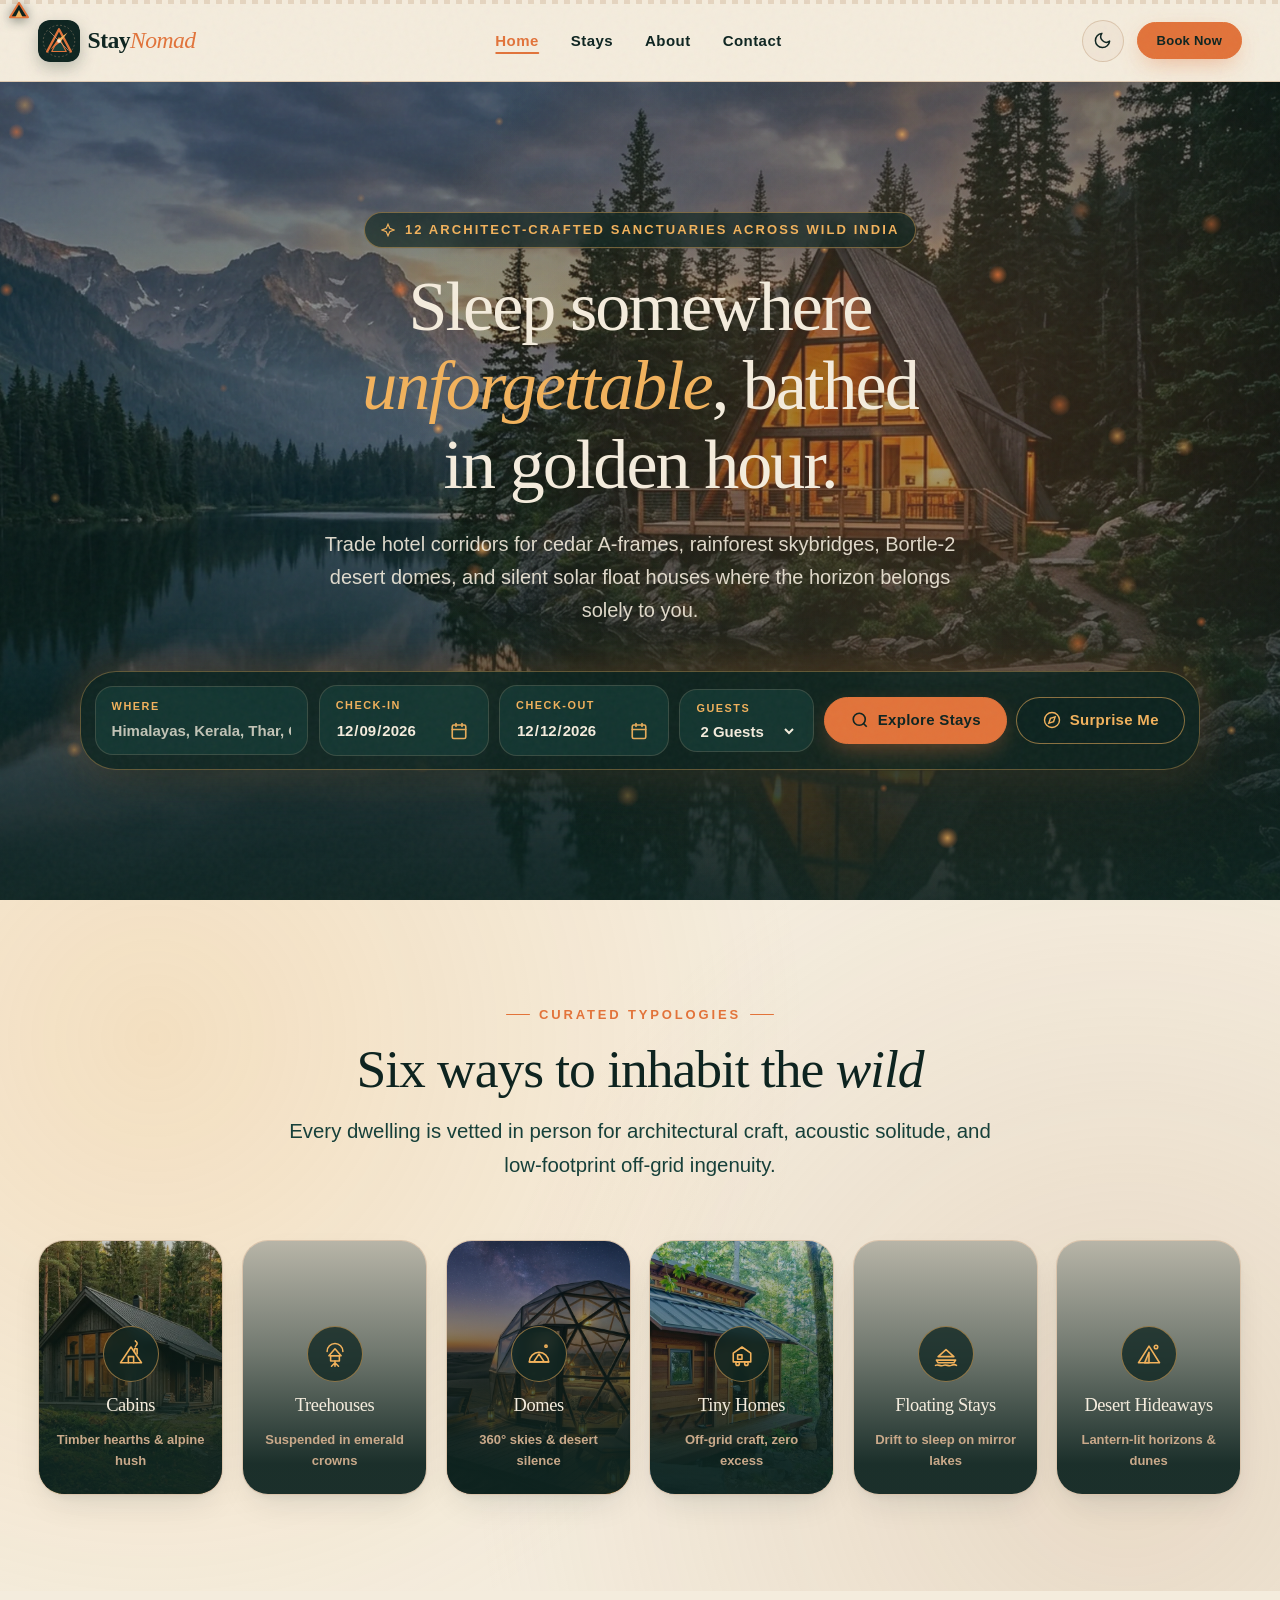
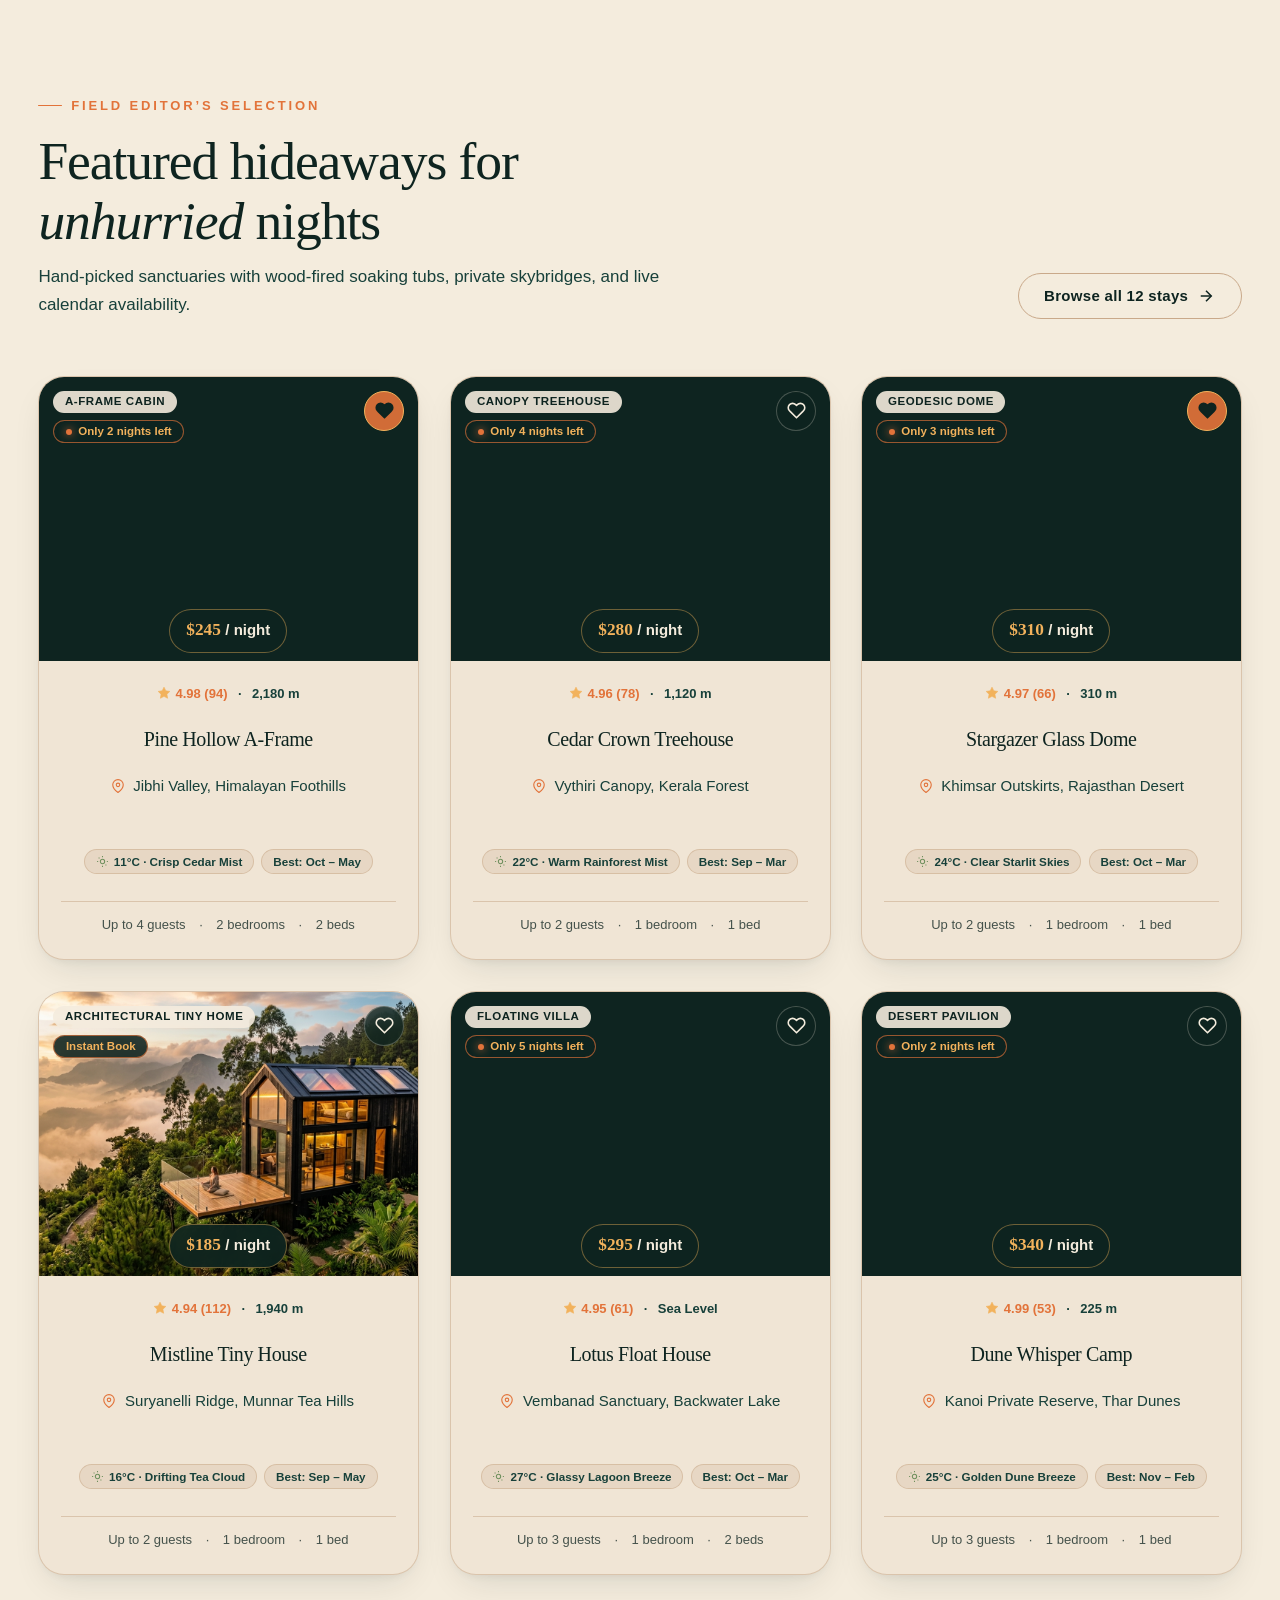
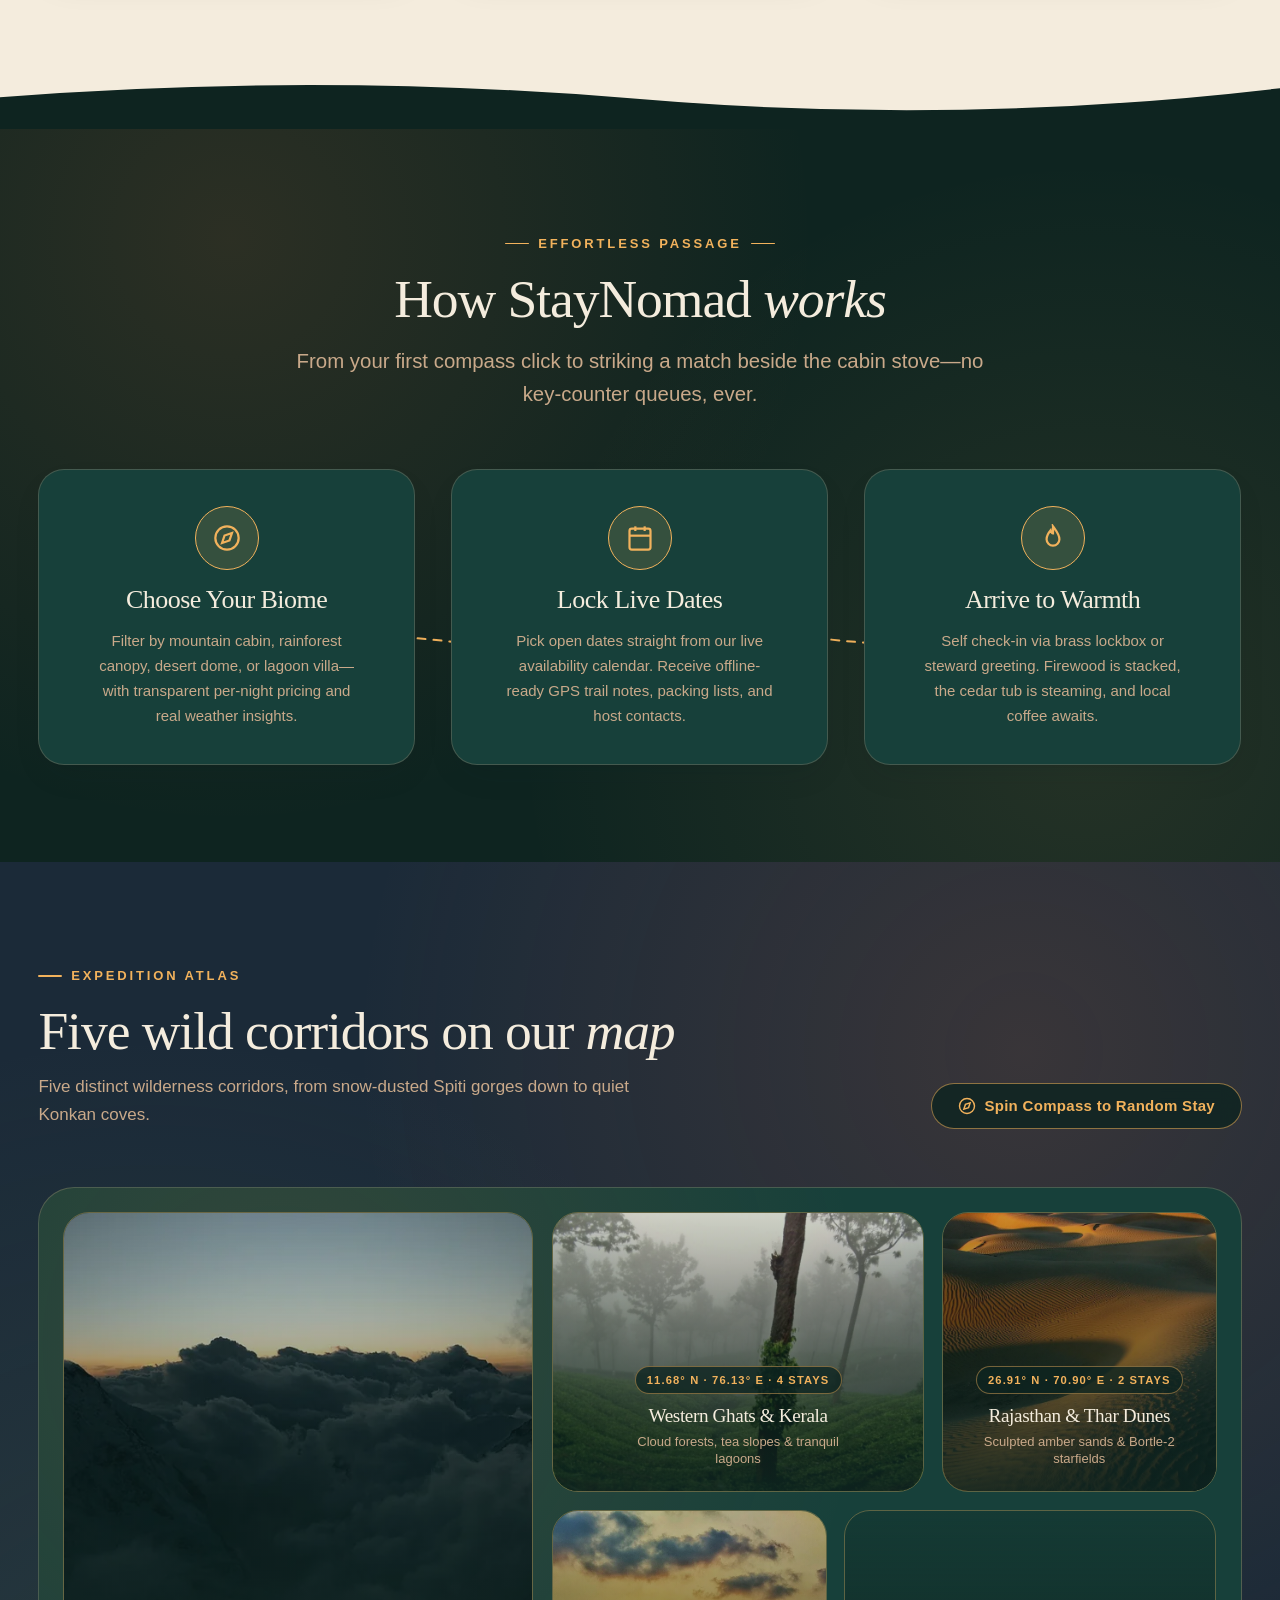
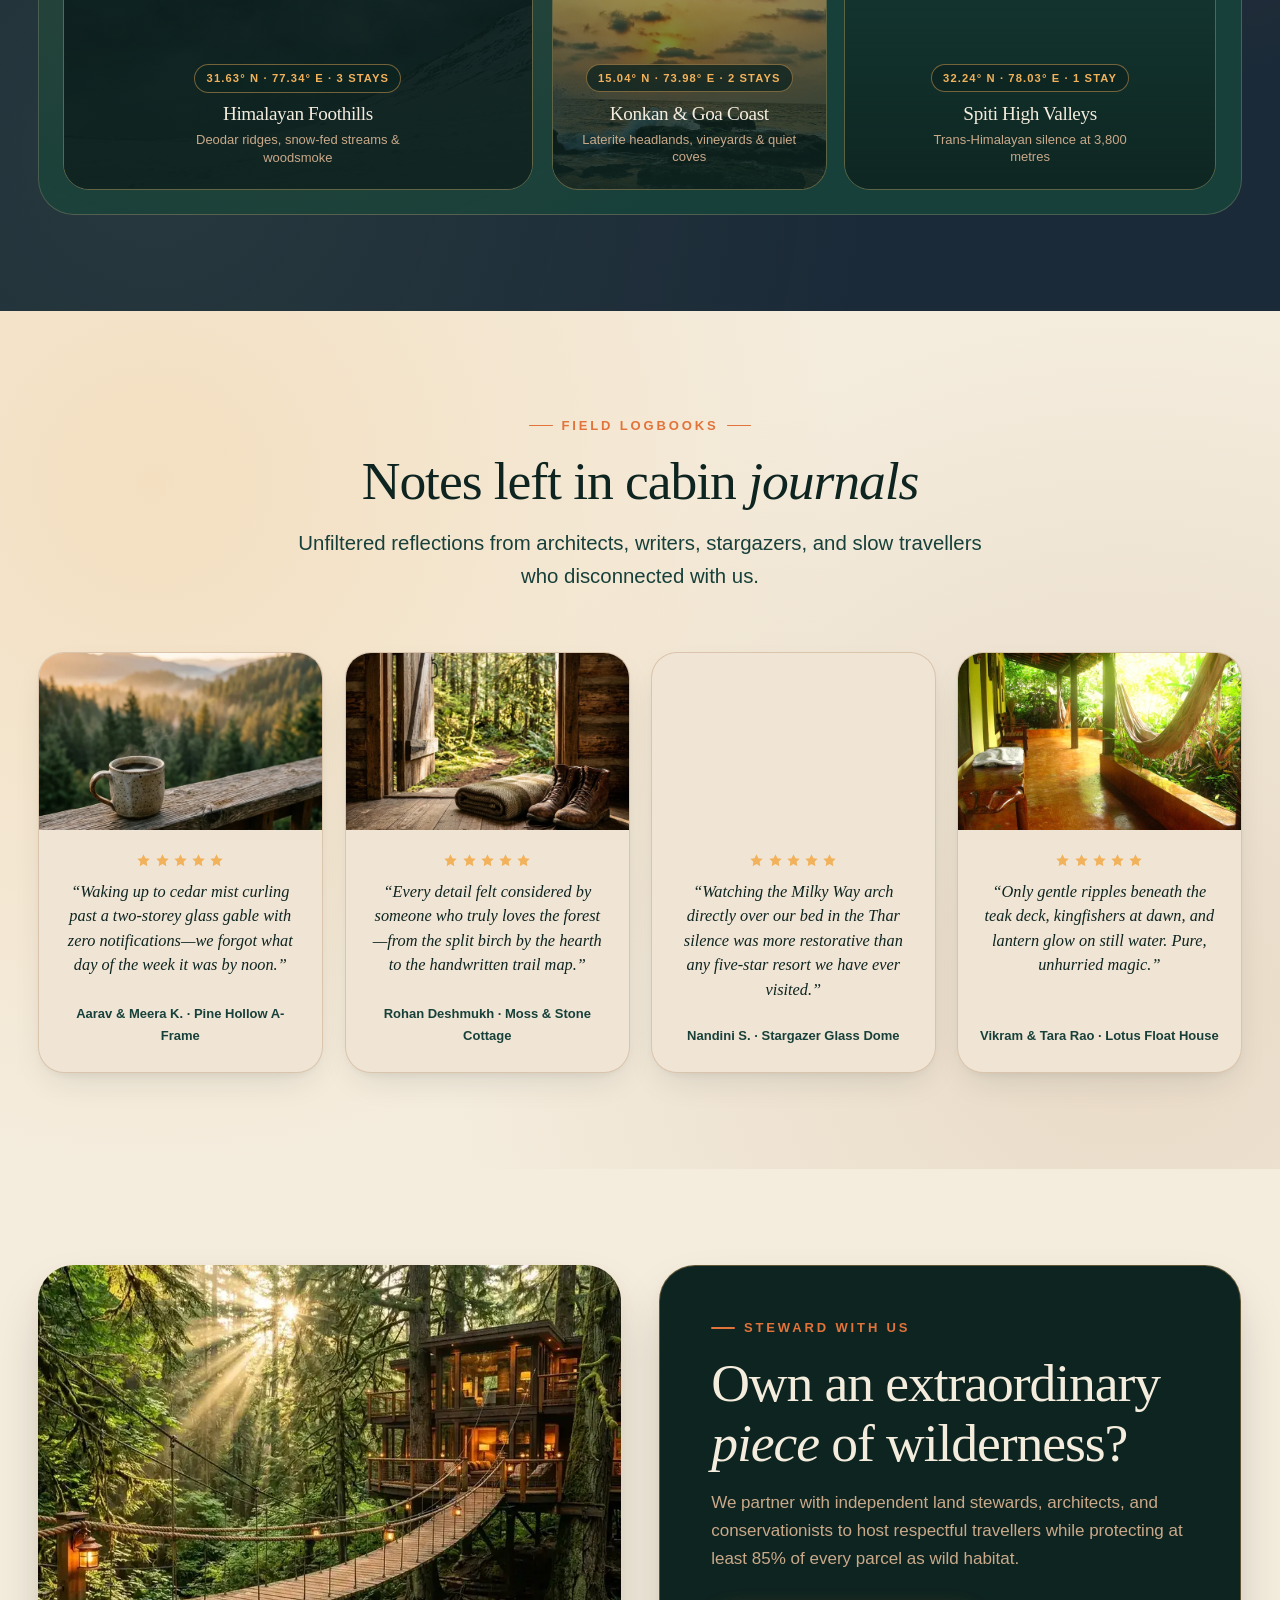
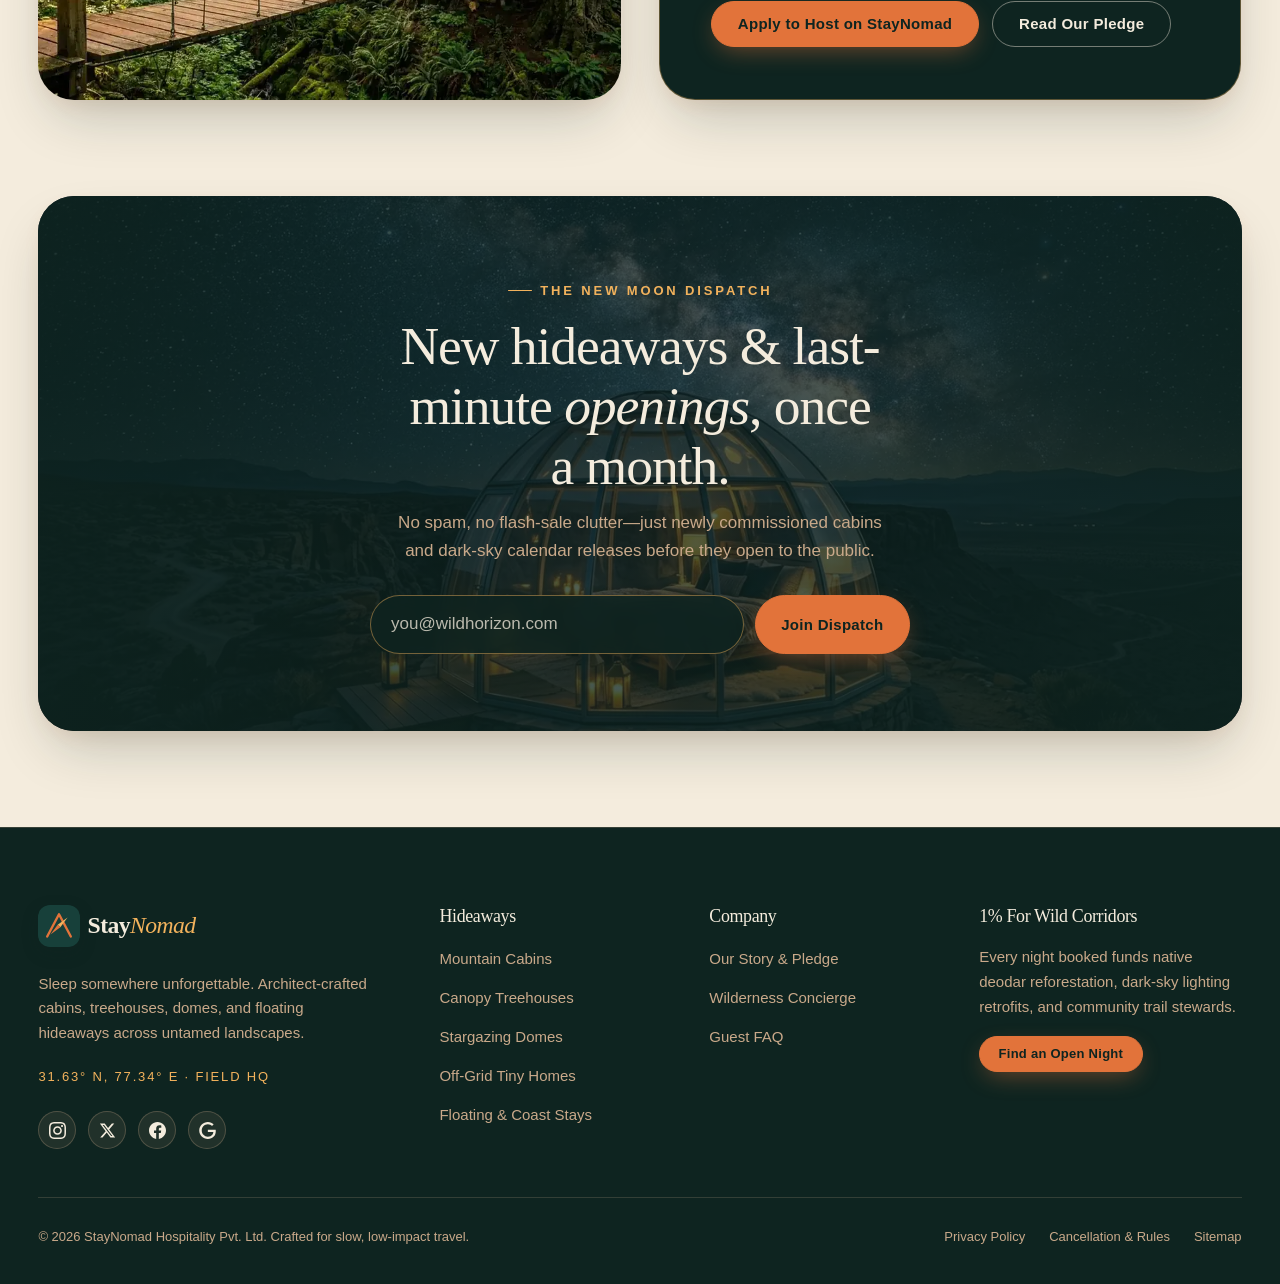
==== commit ceabc0fc: "1" ====
--- a/index.html
+++ b/index.html
@@ -10,15 +10,15 @@
   <meta property="og:title" content="StayNomad — Sleep Somewhere Unforgettable">
   <meta property="og:description" content="Browse handcrafted cabins, treehouses, glass domes, floating stays, and desert hideaways with live availability.">
   <meta property="og:url" content="https://staynomad.example/index.html">
-  <meta property="og:image" content="images/hero-cabin-lake-dusk.jpg">
+  <meta property="og:image" content="assets/images/hero-cabin-lake-dusk.jpg">
   <meta name="twitter:card" content="summary_large_image">
   <meta name="twitter:title" content="StayNomad — Sleep Somewhere Unforgettable">
   <meta name="twitter:description" content="Handcrafted cabins, treehouses, geodesic domes, and off-grid hideaways bathed in golden hour.">
-  <meta name="twitter:image" content="images/hero-cabin-lake-dusk.jpg">
-  <link rel="icon" type="image/svg+xml" href="images/favicon.svg">
-  <link rel="stylesheet" href="css/base.css?v=1.6">
-  <link rel="stylesheet" href="css/components.css?v=1.6">
-  <link rel="stylesheet" href="css/pages.css?v=1.6">
+  <meta name="twitter:image" content="assets/images/hero-cabin-lake-dusk.jpg">
+  <link rel="icon" type="image/svg+xml" href="assets/images/favicon.svg">
+  <link rel="stylesheet" href="assets/css/base.css?v=1.6">
+  <link rel="stylesheet" href="assets/css/components.css?v=1.7">
+  <link rel="stylesheet" href="assets/css/pages.css?v=1.7">
   <script type="application/ld+json">
   {
     "@context": "https://schema.org",
@@ -26,7 +26,7 @@
     "name": "StayNomad",
     "slogan": "Sleep somewhere unforgettable.",
     "url": "https://staynomad.example/",
-    "logo": "https://staynomad.example/images/favicon.svg",
+    "logo": "https://staynomad.example/assets/images/favicon.svg",
     "description": "Curated boutique wilderness accommodations including cabins, treehouses, geodesic domes, tiny homes, floating stays, and desert hideaways.",
     "contactPoint": {
       "@type": "ContactPoint",
@@ -107,8 +107,8 @@
     <section class="hero-home" aria-label="Discover unforgettable wild stays">
       <div class="hero-media">
         <picture>
-          <source srcset="images/hero-cabin-lake-dusk.webp" type="image/webp">
-          <img src="images/hero-cabin-lake-dusk.jpg" alt="Glass-front cedar A-frame cabin beside a mirror-still alpine lake at golden hour dusk with warm interior glow" width="1600" height="1000" decoding="async">
+          <source srcset="assets/images/hero-cabin-lake-dusk.webp" type="image/webp">
+          <img src="assets/images/hero-cabin-lake-dusk.jpg" alt="Glass-front cedar A-frame cabin beside a mirror-still alpine lake at golden hour dusk with warm interior glow" width="1600" height="1000" decoding="async">
         </picture>
       </div>
       <div class="hero-overlay" aria-hidden="true"></div>
@@ -291,8 +291,8 @@
         <div class="editorial-overlap">
           <div class="editorial-overlap-media image-mask-reveal" data-reveal>
             <picture>
-              <source srcset="images/host-cta-treehouse-canopy.webp" type="image/webp">
-              <img src="images/host-cta-treehouse-canopy.jpg" alt="Wooden suspension skybridge leading to an elevated cedar treehouse bathed in golden forest sunbeams" width="1100" height="750" loading="lazy" decoding="async">
+              <source srcset="assets/images/host-cta-treehouse-canopy.webp" type="image/webp">
+              <img src="assets/images/host-cta-treehouse-canopy.jpg" alt="Wooden suspension skybridge leading to an elevated cedar treehouse bathed in golden forest sunbeams" width="1100" height="750" loading="lazy" decoding="async">
             </picture>
           </div>
           <div class="editorial-overlap-card" data-tilt data-reveal style="--stagger:1">
@@ -301,7 +301,7 @@
             <p data-tilt-layer="1">We partner with independent land stewards, architects, and conservationists to host respectful travellers while protecting at least 85% of every parcel as wild habitat.</p>
             <div style="display:flex;flex-wrap:wrap;gap:0.85rem;" data-tilt-layer="2">
               <a href="contact.html" class="btn btn-primary" data-magnetic>Apply to Host on StayNomad</a>
-              <a href="about.html" class="btn btn-outline">Read Our Pledge</a>
+              <a href="about.html" class="btn btn-outline" data-magnetic>Read Our Pledge</a>
             </div>
           </div>
         </div>
@@ -314,8 +314,8 @@
         <div class="newsletter-banner" data-reveal>
           <div class="newsletter-banner-bg">
             <picture>
-              <source srcset="images/newsletter-stargazing-dome.webp" type="image/webp">
-              <img src="images/newsletter-stargazing-dome.jpg" alt="Transparent geodesic dome glowing softly with amber candlelight under a starry Milky Way desert night sky" width="1400" height="700" loading="lazy" decoding="async">
+              <source srcset="assets/images/newsletter-stargazing-dome.webp" type="image/webp">
+              <img src="assets/images/newsletter-stargazing-dome.jpg" alt="Transparent geodesic dome glowing softly with amber candlelight under a starry Milky Way desert night sky" width="1400" height="700" loading="lazy" decoding="async">
             </picture>
           </div>
           <span class="eyebrow" style="color:var(--amber);">The New Moon Dispatch</span>
@@ -414,9 +414,9 @@
     <svg viewBox="0 0 24 24" fill="none" stroke="currentColor" stroke-linecap="round" stroke-linejoin="round" aria-hidden="true"><polyline points="18 15 12 9 6 15"></polyline></svg>
   </button>
 
-  <script src="data/stays.js"></script>
-  <script src="js/tilt.js"></script>
-  <script src="js/main.js"></script>
+  <script src="assets/data/stays.js"></script>
+  <script src="assets/js/tilt.js"></script>
+  <script src="assets/js/main.js"></script>
 </body>
 </html>
 
--- a/assets/css/base.css
+++ b/assets/css/base.css
@@ -0,0 +1,701 @@
+/* ==========================================================================
+   StayNomad — Base Design Tokens, Typography & Global Primitives
+   Mood: "Golden hour in the wild."
+   ========================================================================== */
+
+@font-face {
+  font-family: 'Fraunces';
+  src: local('Fraunces'), local('Fraunces Variable'), local('Fraunces 9pt Soft');
+  font-weight: 300 800;
+  font-style: normal;
+  font-display: swap;
+}
+
+@font-face {
+  font-family: 'Fraunces';
+  src: local('Fraunces Italic'), local('Fraunces Variable Italic');
+  font-weight: 300 700;
+  font-style: italic;
+  font-display: swap;
+}
+
+@font-face {
+  font-family: 'Manrope';
+  src: local('Manrope'), local('Manrope Variable'), local('Manrope Regular');
+  font-weight: 300 800;
+  font-style: normal;
+  font-display: swap;
+}
+
+:root {
+  /* Strict Brand Palette — Only These 8 Core Hex Tokens */
+  --forest-night: #0E2420;
+  --pine: #17403A;
+  --moss: #6F8F5E;
+  --ember: #E2733A;
+  --amber: #F2B25C;
+  --sand: #F4ECDD;
+  --clay: #C9A98A;
+  --dusk: #1B2A38;
+
+  /* Semantic Theme Tokens — Daylight Golden-Hour Mode (Default) */
+  --bg-primary: var(--sand);
+  --bg-secondary: rgba(201, 169, 138, 0.22);
+  --bg-elevated: rgba(244, 236, 221, 0.94);
+  --bg-card: color-mix(in srgb, var(--sand) 90%, var(--clay) 10%);
+  --bg-card-solid: var(--sand);
+  --bg-glass: rgba(244, 236, 221, 0.84);
+  --bg-dark-band: var(--forest-night);
+  --bg-dusk-band: var(--dusk);
+  --bg-input: rgba(244, 236, 221, 0.96);
+
+  --text-primary: var(--forest-night);
+  --text-secondary: var(--pine);
+  --text-muted: rgba(14, 36, 32, 0.76);
+  --text-on-dark: var(--sand);
+  --text-on-dark-muted: var(--clay);
+  --text-accent: var(--ember);
+
+  --border-subtle: rgba(201, 169, 138, 0.55);
+  --border-strong: var(--clay);
+  --border-on-dark: rgba(201, 169, 138, 0.28);
+
+  --shadow-soft: 0 14px 36px -12px rgba(14, 36, 32, 0.14), 0 4px 12px -4px rgba(14, 36, 32, 0.08);
+  --shadow-lifted: 0 26px 56px -14px rgba(14, 36, 32, 0.24), 0 8px 20px -6px rgba(226, 115, 58, 0.14);
+  --glow-ember: 0 0 42px rgba(226, 115, 58, 0.28);
+  --glow-amber: 0 0 48px rgba(242, 178, 92, 0.24);
+
+  /* Typography */
+  --font-display: 'Fraunces', 'Iowan Old Style', 'Palatino Linotype', 'Book Antiqua', Palatino, Georgia, serif;
+  --font-body: 'Manrope', -apple-system, BlinkMacSystemFont, 'Segoe UI', Roboto, 'Helvetica Neue', sans-serif;
+
+  /* Fluid Type Scale */
+  --text-xs: clamp(0.75rem, 0.72rem + 0.12vw, 0.8125rem);
+  --text-sm: clamp(0.85rem, 0.82rem + 0.15vw, 0.9375rem);
+  --text-base: clamp(0.975rem, 0.94rem + 0.18vw, 1.0625rem);
+  --text-lg: clamp(1.125rem, 1.06rem + 0.3vw, 1.275rem);
+  --text-xl: clamp(1.325rem, 1.2rem + 0.55vw, 1.625rem);
+  --text-2xl: clamp(1.7rem, 1.45rem + 1.1vw, 2.35rem);
+  --text-3xl: clamp(2.2rem, 1.75rem + 2vw, 3.35rem);
+  --text-hero: clamp(2.55rem, 1.9rem + 3.1vw, 4.75rem);
+
+  /* Layout & Spacing */
+  --container-max: 1320px;
+  --container-narrow: 960px;
+  --gutter: clamp(1.15rem, 3vw, 2.75rem);
+  --section-py: clamp(4.25rem, 7.5vw, 7.5rem);
+  --nav-height: 82px;
+
+  /* Radii & Motion */
+  --radius-sm: 10px;
+  --radius-md: 18px;
+  --radius-lg: 26px;
+  --radius-xl: 36px;
+  --radius-pill: 999px;
+
+  --ease-editorial: cubic-bezier(0.22, 1, 0.36, 1);
+  --ease-spring: cubic-bezier(0.34, 1.56, 0.64, 1);
+  --duration-fast: 200ms;
+  --duration-base: 380ms;
+  --duration-slow: 720ms;
+}
+
+/* Night-Cabin Dark Mode */
+[data-theme="dark"] {
+  --bg-primary: var(--forest-night);
+  --bg-secondary: var(--dusk);
+  --bg-elevated: var(--pine);
+  --bg-card: var(--pine);
+  --bg-card-solid: var(--pine);
+  --bg-glass: rgba(14, 36, 32, 0.86);
+  --bg-input: rgba(23, 64, 58, 0.78);
+
+  --text-primary: var(--sand);
+  --text-secondary: var(--clay);
+  --text-muted: rgba(244, 236, 221, 0.78);
+  --text-accent: var(--amber);
+
+  --border-subtle: rgba(201, 169, 138, 0.25);
+  --border-strong: rgba(201, 169, 138, 0.5);
+
+  --shadow-soft: 0 18px 42px -12px rgba(14, 36, 32, 0.68), 0 4px 16px -4px rgba(14, 36, 32, 0.45);
+  --shadow-lifted: 0 28px 64px -12px rgba(14, 36, 32, 0.85), 0 8px 28px -6px rgba(226, 115, 58, 0.25);
+}
+
+/* Reset & Box Model */
+*,
+*::before,
+*::after {
+  box-sizing: border-box;
+  margin: 0;
+  padding: 0;
+}
+
+html {
+  scroll-behavior: smooth;
+  font-size: 16px;
+  -webkit-text-size-adjust: 100%;
+  overflow-x: clip;
+  background-color: var(--bg-primary);
+  color: var(--text-primary);
+}
+
+body {
+  font-family: var(--font-body);
+  font-size: var(--text-base);
+  line-height: 1.65;
+  background-color: var(--bg-primary);
+  color: var(--text-primary);
+  overflow-x: clip;
+  min-height: 100vh;
+  display: flex;
+  flex-direction: column;
+  position: relative;
+  transition: background-color var(--duration-base) var(--ease-editorial),
+              color var(--duration-base) var(--ease-editorial);
+  -webkit-font-smoothing: antialiased;
+  -moz-osx-font-smoothing: grayscale;
+}
+
+/* Warm Grainy Ambient Background Texture */
+body::before {
+  content: "";
+  position: fixed;
+  inset: 0;
+  pointer-events: none;
+  z-index: 9980;
+  opacity: 0.036;
+  background-image: url("data:image/svg+xml,%3Csvg viewBox='0 0 200 200' xmlns='http://www.w3.org/2000/svg'%3E%3Cfilter id='n'%3E%3CfeTurbulence type='fractalNoise' baseFrequency='0.82' numOctaves='3' stitchTiles='stitch'/%3E%3C/filter%3E%3Crect width='100%25' height='100%25' filter='url(%23n)'/%3E%3C/svg%3E");
+}
+
+main {
+  flex: 1 0 auto;
+  position: relative;
+  z-index: 1;
+}
+
+[hidden] {
+  display: none !important;
+}
+
+img,
+picture,
+svg,
+video,
+canvas {
+  display: block;
+  max-width: 100%;
+}
+
+img {
+  height: auto;
+  object-fit: cover;
+}
+
+a {
+  color: inherit;
+  text-decoration: none;
+  transition: color var(--duration-fast) var(--ease-editorial);
+}
+
+button,
+input,
+select,
+textarea {
+  font: inherit;
+  color: inherit;
+}
+
+button {
+  cursor: pointer;
+  background: none;
+  border: none;
+}
+
+ul,
+ol {
+  list-style: none;
+}
+
+/* Accessibility Skip Link & Focus States */
+.skip-link {
+  position: fixed;
+  top: -100px;
+  left: 1rem;
+  z-index: 10005;
+  background: var(--ember);
+  color: var(--forest-night);
+  font-weight: 700;
+  padding: 0.75rem 1.25rem;
+  border-radius: var(--radius-pill);
+  transition: top var(--duration-fast) var(--ease-editorial);
+}
+
+.skip-link:focus {
+  top: 1rem;
+}
+
+:focus-visible {
+  outline: 2.5px solid var(--ember);
+  outline-offset: 3px;
+}
+
+[data-theme="dark"] :focus-visible {
+  outline-color: var(--amber);
+}
+
+::selection {
+  background: var(--ember);
+  color: var(--forest-night);
+}
+
+/* Typography Hierarchy */
+h1, h2, h3, h4, .display-serif {
+  font-family: var(--font-display);
+  font-weight: 500;
+  line-height: 1.12;
+  letter-spacing: -0.02em;
+  color: inherit;
+}
+
+h1 {
+  font-size: var(--text-hero);
+  line-height: 1.05;
+  letter-spacing: -0.028em;
+}
+
+h2 {
+  font-size: var(--text-3xl);
+}
+
+h3 {
+  font-size: var(--text-xl);
+  line-height: 1.24;
+}
+
+h4 {
+  font-size: var(--text-lg);
+  line-height: 1.3;
+}
+
+em, .serif-italic {
+  font-family: var(--font-display);
+  font-style: italic;
+  font-weight: 400;
+}
+
+.eyebrow {
+  display: inline-flex;
+  align-items: center;
+  gap: 0.55rem;
+  font-family: var(--font-body);
+  font-size: var(--text-xs);
+  font-weight: 700;
+  text-transform: uppercase;
+  letter-spacing: 0.22em;
+  color: var(--ember);
+  margin-bottom: 0.9rem;
+}
+
+[data-theme="dark"] .eyebrow,
+.section-dark .eyebrow,
+.section-dusk .eyebrow {
+  color: var(--amber);
+}
+
+.eyebrow::before {
+  content: "";
+  width: 24px;
+  height: 1.5px;
+  background: currentColor;
+  display: inline-block;
+  border-radius: 2px;
+}
+
+.editorial-numeral {
+  font-family: var(--font-display);
+  font-size: clamp(3.25rem, 5vw, 5.25rem);
+  font-weight: 300;
+  line-height: 0.9;
+  color: var(--ember);
+  opacity: 0.35;
+  letter-spacing: -0.04em;
+  user-select: none;
+}
+
+[data-theme="dark"] .editorial-numeral,
+.section-dark .editorial-numeral {
+  color: var(--amber);
+  opacity: 0.42;
+}
+
+/* Containers & Section Bands */
+.container {
+  width: 100%;
+  max-width: var(--container-max);
+  margin-inline: auto;
+  padding-inline: var(--gutter);
+}
+
+.container-narrow {
+  width: 100%;
+  max-width: var(--container-narrow);
+  margin-inline: auto;
+  padding-inline: var(--gutter);
+}
+
+.section {
+  padding-block: var(--section-py);
+  position: relative;
+}
+
+.section-dark {
+  background:
+    radial-gradient(circle at 18% 15%, rgba(226, 115, 58, 0.14), transparent 48%),
+    radial-gradient(circle at 85% 82%, rgba(242, 178, 92, 0.1), transparent 46%),
+    var(--forest-night);
+  color: var(--sand);
+}
+
+.section-dusk {
+  background:
+    radial-gradient(circle at 80% 18%, rgba(226, 115, 58, 0.15), transparent 50%),
+    radial-gradient(circle at 12% 85%, rgba(111, 143, 94, 0.14), transparent 50%),
+    var(--dusk);
+  color: var(--sand);
+}
+
+.section-warm {
+  background:
+    radial-gradient(circle at 12% 20%, rgba(242, 178, 92, 0.22), transparent 52%),
+    radial-gradient(circle at 88% 80%, rgba(201, 169, 138, 0.28), transparent 52%),
+    var(--bg-primary);
+}
+
+[data-theme="dark"] .section-warm {
+  background:
+    radial-gradient(circle at 15% 22%, rgba(226, 115, 58, 0.12), transparent 52%),
+    radial-gradient(circle at 88% 78%, rgba(23, 64, 58, 0.55), transparent 52%),
+    var(--forest-night);
+}
+
+.section-header {
+  max-width: 720px;
+  margin-bottom: clamp(2.5rem, 4.5vw, 4rem);
+}
+
+.section-header.centered {
+  margin-inline: auto;
+  text-align: center;
+}
+
+.section-header.centered .eyebrow::after {
+  content: "";
+  width: 24px;
+  height: 1.5px;
+  background: currentColor;
+  display: inline-block;
+  border-radius: 2px;
+}
+
+.section-header p {
+  margin-top: 1rem;
+  font-size: var(--text-lg);
+  color: var(--text-secondary);
+}
+
+.section-dark .section-header p,
+.section-dusk .section-header p {
+  color: var(--clay);
+}
+
+.section-header-split {
+  display: flex;
+  flex-wrap: wrap;
+  align-items: flex-end;
+  justify-content: space-between;
+  gap: 1.5rem;
+  margin-bottom: clamp(2.5rem, 4.5vw, 3.75rem);
+}
+
+.section-header-split > div {
+  max-width: 640px;
+}
+
+@media (max-width: 768px) {
+  /* Mobile Alignment: Tags, Headings, and Buttons Centered */
+  .eyebrow,
+  .hero-kicker {
+    display: inline-flex !important;
+    align-items: center !important;
+    justify-content: center !important;
+    text-align: center !important;
+    margin-inline: auto !important;
+  }
+
+  .eyebrow::after {
+    content: "";
+    width: 24px;
+    height: 1.5px;
+    background: currentColor;
+    display: inline-block;
+    border-radius: 2px;
+  }
+
+  .section-header,
+  .section-header-split {
+    text-align: center !important;
+    margin-inline: auto !important;
+  }
+
+  .section-header-split {
+    flex-direction: column !important;
+    align-items: center !important;
+    justify-content: center !important;
+    gap: 1.25rem !important;
+  }
+
+  .section-header-split > div {
+    max-width: 100% !important;
+    text-align: center !important;
+    display: flex !important;
+    flex-direction: column !important;
+    align-items: center !important;
+    margin-inline: auto !important;
+  }
+
+  .section-header h1,
+  .section-header h2,
+  .section-header h3,
+  .section-header p,
+  .section-header-split h1,
+  .section-header-split h2,
+  .section-header-split h3,
+  .section-header-split p {
+    text-align: center !important;
+    margin-inline: auto !important;
+  }
+
+  .section-header-split .btn,
+  .section-header-split a.btn,
+  .section-header .btn,
+  .section-header a.btn {
+    margin-inline: auto !important;
+    align-self: center !important;
+    display: inline-flex !important;
+    justify-content: center !important;
+    text-align: center !important;
+  }
+}
+
+/* Curved Section Dividers */
+.curve-divider {
+  width: 100%;
+  overflow: hidden;
+  line-height: 0;
+  pointer-events: none;
+}
+
+.curve-divider svg {
+  width: 100%;
+  height: clamp(28px, 4.5vw, 68px);
+}
+
+/* Scroll-Linked Progress Bar Styled as a Trail Line + Tiny Tent Marker */
+.scroll-trail {
+  position: fixed;
+  top: 0;
+  left: 0;
+  right: 0;
+  height: 4px;
+  z-index: 9995;
+  pointer-events: none;
+  background: repeating-linear-gradient(
+    90deg,
+    rgba(201, 169, 138, 0.35) 0 6px,
+    transparent 6px 12px
+  );
+}
+
+.scroll-trail-fill {
+  height: 100%;
+  width: 0%;
+  background: linear-gradient(90deg, var(--moss), var(--amber), var(--ember));
+  box-shadow: 0 0 12px rgba(226, 115, 58, 0.7);
+  transition: width 60ms linear;
+}
+
+.scroll-trail-tent {
+  position: fixed;
+  top: 1px;
+  left: 0%;
+  transform: translate(-50%, 0);
+  width: 22px;
+  height: 18px;
+  z-index: 9996;
+  pointer-events: none;
+  filter: drop-shadow(0 2px 6px rgba(14, 36, 32, 0.55));
+  transition: left 60ms linear;
+}
+
+/* Custom Cursor Ring (Fine Pointer Devices Only) */
+.cursor-ring {
+  display: none;
+}
+
+@media (pointer: fine) {
+  .cursor-ring {
+    display: block;
+    position: fixed;
+    top: 0;
+    left: 0;
+    width: 34px;
+    height: 34px;
+    border: 1.5px solid var(--ember);
+    border-radius: 50%;
+    pointer-events: none;
+    z-index: 9992;
+    transform: translate3d(-100px, -100px, 0);
+    transition: width 240ms var(--ease-editorial),
+                height 240ms var(--ease-editorial),
+                background-color 240ms var(--ease-editorial),
+                border-color 240ms var(--ease-editorial),
+                opacity 240ms ease;
+    mix-blend-mode: normal;
+  }
+
+  .cursor-ring.is-expanded {
+    width: 62px;
+    height: 62px;
+    background-color: rgba(226, 115, 58, 0.14);
+    border-color: var(--amber);
+  }
+}
+
+/* Page Load & Route Curtain Transition */
+.page-curtain {
+  position: fixed;
+  inset: 0;
+  z-index: 10000;
+  background: var(--forest-night);
+  display: flex;
+  align-items: center;
+  justify-content: center;
+  pointer-events: none;
+  opacity: 0;
+  visibility: hidden;
+  transition: opacity 420ms var(--ease-editorial), visibility 420ms var(--ease-editorial);
+}
+
+.page-curtain.is-active {
+  opacity: 1;
+  visibility: visible;
+  pointer-events: all;
+}
+
+.page-curtain-inner {
+  text-align: center;
+  color: var(--sand);
+  padding: 2rem;
+}
+
+.page-curtain-coords {
+  font-family: var(--font-body);
+  font-size: var(--text-xs);
+  letter-spacing: 0.25em;
+  text-transform: uppercase;
+  color: var(--amber);
+  margin-bottom: 0.75rem;
+}
+
+.page-curtain-title {
+  font-family: var(--font-display);
+  font-size: var(--text-2xl);
+  color: var(--sand);
+}
+
+/* Scroll Reveal Stagger System */
+[data-reveal] {
+  opacity: 0;
+  transform: translateY(28px);
+  transition: opacity 680ms var(--ease-editorial),
+              transform 680ms var(--ease-editorial);
+  transition-delay: calc(var(--stagger, 0) * 85ms);
+}
+
+[data-reveal].is-visible {
+  opacity: 1;
+  transform: translateY(0);
+}
+
+.image-mask-reveal {
+  overflow: hidden;
+  border-radius: var(--radius-lg);
+  position: relative;
+}
+
+.image-mask-reveal img {
+  transition: transform 950ms var(--ease-editorial);
+}
+
+.image-mask-reveal:hover img {
+  transform: scale(1.045);
+}
+
+/* Utility Classes */
+.sr-only {
+  position: absolute;
+  width: 1px;
+  height: 1px;
+  padding: 0;
+  margin: -1px;
+  overflow: hidden;
+  clip: rect(0, 0, 0, 0);
+  white-space: nowrap;
+  border: 0;
+}
+
+.text-center {
+  text-align: center;
+}
+
+.badge-glow {
+  display: inline-flex;
+  align-items: center;
+  justify-content: center;
+  gap: 0.4rem;
+  padding: 0.35rem 0.85rem;
+  border-radius: var(--radius-pill);
+  font-size: var(--text-xs);
+  font-weight: 700;
+  letter-spacing: 0.04em;
+  background: rgba(14, 36, 32, 0.86);
+  color: var(--amber);
+  border: 1px solid rgba(242, 178, 92, 0.42);
+  backdrop-filter: blur(8px);
+}
+
+/* Reduced Motion Respect */
+@media (prefers-reduced-motion: reduce) {
+  html {
+    scroll-behavior: auto;
+  }
+
+  *,
+  *::before,
+  *::after {
+    animation-duration: 0.01ms !important;
+    animation-iteration-count: 1 !important;
+    transition-duration: 0.01ms !important;
+  }
+
+  [data-reveal] {
+    opacity: 1 !important;
+    transform: none !important;
+  }
+
+  .cursor-ring {
+    display: none !important;
+  }
+}
+
--- a/assets/css/components.css
+++ b/assets/css/components.css
@@ -0,0 +1,1916 @@
+/* ==========================================================================
+   StayNomad — Reusable UI Components, 3D Tilt Cards & Hospitality Animations
+   ========================================================================== */
+
+/* 1. Header & Minimal Navigation */
+.site-header {
+  position: sticky;
+  top: 0;
+  z-index: 950;
+  height: var(--nav-height);
+  display: flex;
+  align-items: center;
+  background: var(--bg-glass);
+  backdrop-filter: blur(16px);
+  -webkit-backdrop-filter: blur(16px);
+  border-bottom: 1px solid var(--border-subtle);
+  transition: background-color var(--duration-base) var(--ease-editorial),
+              box-shadow var(--duration-base) var(--ease-editorial),
+              border-color var(--duration-base) var(--ease-editorial);
+}
+
+.site-header.is-scrolled {
+  box-shadow: var(--shadow-soft);
+}
+
+.nav-inner {
+  display: flex;
+  align-items: center;
+  justify-content: space-between;
+  gap: 1.5rem;
+}
+
+/* Brand Logo (Compass Needle + Roof/Tent Peak) */
+.brand-logo {
+  display: inline-flex;
+  align-items: center;
+  gap: 0.45rem;
+  z-index: 960;
+}
+
+.brand-logo-mark {
+  width: 42px;
+  height: 42px;
+  flex-shrink: 0;
+  border-radius: 12px;
+  box-shadow: 0 6px 16px rgba(14, 36, 32, 0.25);
+  transition: transform var(--duration-base) var(--ease-spring);
+}
+
+.brand-logo:hover .brand-logo-mark {
+  transform: rotate(-6deg) scale(1.05);
+}
+
+.brand-wordmark {
+  font-family: var(--font-display);
+  font-size: 1.48rem;
+  font-weight: 600;
+  letter-spacing: -0.025em;
+  color: var(--text-primary);
+}
+
+.brand-wordmark span {
+  color: var(--ember);
+  font-style: italic;
+  font-weight: 500;
+}
+
+[data-theme="dark"] .brand-wordmark span,
+.site-footer .brand-wordmark span {
+  color: var(--amber);
+}
+
+/* Primary Nav Links (Strictly 4 Links) */
+.nav-links {
+  display: flex;
+  align-items: center;
+  gap: clamp(1.4rem, 2.5vw, 2.5rem);
+}
+
+.nav-links a {
+  position: relative;
+  font-size: var(--text-sm);
+  font-weight: 600;
+  letter-spacing: 0.03em;
+  color: var(--text-primary);
+  padding-block: 0.35rem;
+}
+
+.nav-links a::after {
+  content: "";
+  position: absolute;
+  left: 50%;
+  bottom: 0;
+  width: 0;
+  height: 2px;
+  background: var(--ember);
+  border-radius: 2px;
+  transform: translateX(-50%);
+  transition: width var(--duration-base) var(--ease-editorial);
+}
+
+.nav-links a:hover::after,
+.nav-links a[aria-current="page"]::after {
+  width: 100%;
+}
+
+.nav-links a[aria-current="page"] {
+  color: var(--ember);
+}
+
+[data-theme="dark"] .nav-links a[aria-current="page"] {
+  color: var(--amber);
+}
+
+[data-theme="dark"] .nav-links a::after {
+  background: var(--amber);
+}
+
+.nav-actions {
+  display: flex;
+  align-items: center;
+  gap: 0.85rem;
+  z-index: 960;
+}
+
+/* Dark Mode Toggle Button */
+.theme-toggle {
+  width: 42px;
+  height: 42px;
+  border-radius: 50%;
+  border: 1px solid var(--border-subtle);
+  background: var(--bg-card);
+  color: var(--text-primary);
+  display: inline-flex;
+  align-items: center;
+  justify-content: center;
+  transition: transform var(--duration-fast) var(--ease-editorial),
+              border-color var(--duration-fast) ease,
+              background-color var(--duration-fast) ease;
+}
+
+.theme-toggle:hover {
+  border-color: var(--ember);
+  transform: rotate(14deg);
+}
+
+.theme-toggle svg {
+  width: 19px;
+  height: 19px;
+}
+
+.theme-toggle .icon-sun {
+  display: none;
+}
+
+[data-theme="dark"] .theme-toggle .icon-sun {
+  display: block;
+  color: var(--amber);
+}
+
+[data-theme="dark"] .theme-toggle .icon-moon {
+  display: none;
+}
+
+/* Logged-in User Pill in Navbar */
+.nav-user-pill {
+  display: inline-flex;
+  align-items: center;
+  gap: 0.6rem;
+  padding: 0.35rem 1rem 0.35rem 0.4rem;
+  border-radius: var(--radius-pill);
+  background: var(--forest-night);
+  color: var(--sand);
+  border: 1px solid rgba(242, 178, 92, 0.4);
+  font-size: var(--text-sm);
+  font-weight: 600;
+  transition: transform var(--duration-fast) var(--ease-editorial),
+              box-shadow var(--duration-fast) ease;
+}
+
+[data-theme="dark"] .nav-user-pill {
+  background: var(--ember);
+  color: var(--forest-night);
+  border-color: var(--ember);
+}
+
+.nav-user-pill:hover {
+  transform: translateY(-2px);
+  box-shadow: var(--glow-ember);
+}
+
+.nav-user-avatar {
+  width: 30px;
+  height: 30px;
+  border-radius: 50%;
+  object-fit: cover;
+  border: 1.5px solid var(--amber);
+}
+
+/* Mobile Menu Trigger & Full-Screen Overlay */
+.mobile-menu-toggle {
+  display: none;
+  width: 44px;
+  height: 44px;
+  border-radius: 50%;
+  border: 1px solid var(--border-subtle);
+  background: var(--bg-card);
+  align-items: center;
+  justify-content: center;
+  flex-direction: column;
+  gap: 5px;
+}
+
+.mobile-menu-toggle span {
+  width: 20px;
+  height: 2px;
+  background: var(--text-primary);
+  border-radius: 2px;
+  transition: transform var(--duration-base) var(--ease-editorial),
+              opacity var(--duration-fast) ease;
+}
+
+.mobile-menu-toggle[aria-expanded="true"] span:nth-child(1) {
+  transform: translateY(7px) rotate(45deg);
+}
+
+.mobile-menu-toggle[aria-expanded="true"] span:nth-child(2) {
+  opacity: 0;
+}
+
+.mobile-menu-toggle[aria-expanded="true"] span:nth-child(3) {
+  transform: translateY(-7px) rotate(-45deg);
+}
+
+.mobile-nav-overlay {
+  position: fixed;
+  inset: 0;
+  z-index: 940;
+  background:
+    radial-gradient(circle at 80% 20%, rgba(226, 115, 58, 0.22), transparent 50%),
+    var(--forest-night);
+  color: var(--sand);
+  display: flex;
+  flex-direction: column;
+  justify-content: center;
+  align-items: center;
+  padding: 6rem 2rem 3rem;
+  overflow-y: auto;
+  -webkit-overflow-scrolling: touch;
+  opacity: 0;
+  visibility: hidden;
+  transform: translateY(-16px);
+  transition: opacity 380ms var(--ease-editorial),
+              transform 380ms var(--ease-editorial),
+              visibility 380ms;
+}
+
+.mobile-nav-overlay.is-open {
+  opacity: 1;
+  visibility: visible;
+  transform: translateY(0);
+}
+
+.mobile-nav-links {
+  display: flex;
+  flex-direction: column;
+  align-items: center;
+  gap: 1.65rem;
+  text-align: center;
+  margin-bottom: 2.5rem;
+}
+
+.mobile-nav-links a {
+  font-family: var(--font-display);
+  font-size: clamp(2rem, 6vw, 2.75rem);
+  color: var(--sand);
+  transition: color var(--duration-fast) ease, transform var(--duration-fast) ease;
+}
+
+.mobile-nav-links a:hover,
+.mobile-nav-links a[aria-current="page"] {
+  color: var(--amber);
+  transform: scale(1.04);
+}
+
+.nav-booking-btn {
+  white-space: nowrap;
+  font-weight: 600;
+}
+
+.mobile-nav-footer {
+  display: flex;
+  flex-direction: column;
+  align-items: center;
+  gap: 1rem;
+  color: var(--clay);
+  font-size: var(--text-sm);
+}
+
+@media (max-width: 1080px) {
+  .nav-links {
+    display: none !important;
+  }
+
+  .nav-booking-btn,
+  .site-header .nav-booking-btn,
+  .nav-actions .nav-booking-btn {
+    display: none !important;
+  }
+
+  .mobile-menu-toggle {
+    display: inline-flex !important;
+  }
+}
+
+
+
+/* 2. Buttons */
+.btn {
+  display: inline-flex;
+  align-items: center;
+  justify-content: center;
+  gap: 0.55rem;
+  padding: 0.82rem 1.6rem;
+  border-radius: var(--radius-pill);
+  font-family: var(--font-body);
+  font-size: var(--text-sm);
+  font-weight: 700;
+  letter-spacing: 0.02em;
+  line-height: 1.2;
+  border: 1.5px solid transparent;
+  transition: transform var(--duration-fast) var(--ease-editorial),
+              box-shadow var(--duration-base) var(--ease-editorial),
+              background-color var(--duration-fast) ease,
+              border-color var(--duration-fast) ease,
+              color var(--duration-fast) ease;
+  white-space: nowrap;
+}
+
+.btn svg {
+  width: 18px;
+  height: 18px;
+  flex-shrink: 0;
+}
+
+.btn-primary {
+  background: var(--ember);
+  color: var(--forest-night);
+  border-color: var(--ember);
+  box-shadow: 0 8px 24px -6px rgba(226, 115, 58, 0.48);
+}
+
+.btn-primary:hover {
+  background: var(--amber);
+  border-color: var(--amber);
+  color: var(--forest-night);
+  transform: translateY(-2px);
+  box-shadow: 0 14px 30px -6px rgba(242, 178, 92, 0.52);
+}
+
+.btn-secondary {
+  background: var(--forest-night);
+  color: var(--sand);
+  border-color: var(--forest-night);
+}
+
+[data-theme="dark"] .btn-secondary {
+  background: var(--sand);
+  color: var(--forest-night);
+  border-color: var(--sand);
+}
+
+.btn-secondary:hover {
+  background: var(--pine);
+  border-color: var(--amber);
+  color: var(--sand);
+  transform: translateY(-2px);
+}
+
+[data-theme="dark"] .btn-secondary:hover {
+  background: var(--amber);
+  border-color: var(--amber);
+  color: var(--forest-night);
+}
+
+.btn-outline {
+  background: transparent;
+  color: var(--text-primary);
+  border-color: var(--border-strong);
+}
+
+.btn-outline:hover {
+  border-color: var(--ember);
+  background: rgba(226, 115, 58, 0.1);
+}
+
+.section-dark .btn-outline,
+.section-dusk .btn-outline,
+.editorial-overlap-card .btn-outline {
+  color: var(--sand);
+  border-color: rgba(244, 236, 221, 0.45);
+}
+
+.section-dark .btn-outline:hover,
+.section-dusk .btn-outline:hover,
+.editorial-overlap-card .btn-outline:hover,
+.editorial-overlap-card .btn-outline:focus-visible {
+  border-color: var(--amber);
+  background: rgba(242, 178, 92, 0.14);
+  color: var(--amber);
+}
+
+.btn-surprise {
+  background: rgba(14, 36, 32, 0.82);
+  color: var(--amber);
+  border: 1.5px solid rgba(242, 178, 92, 0.55);
+  backdrop-filter: blur(10px);
+}
+
+.btn-surprise:hover {
+  background: var(--ember);
+  color: var(--forest-night);
+  border-color: var(--ember);
+}
+
+.btn-surprise svg {
+  transition: transform 520ms var(--ease-spring);
+}
+
+.btn-surprise:hover svg {
+  transform: rotate(195deg);
+}
+
+.btn-sm {
+  padding: 0.58rem 1.15rem;
+  font-size: var(--text-xs);
+}
+
+.btn-lg {
+  padding: 1rem 2rem;
+  font-size: var(--text-base);
+}
+
+.btn-block {
+  width: 100%;
+}
+
+/* 3. Forms & Validation */
+.form-group {
+  display: flex;
+  flex-direction: column;
+  gap: 0.45rem;
+  text-align: left;
+}
+
+.form-label {
+  font-size: var(--text-xs);
+  font-weight: 700;
+  letter-spacing: 0.08em;
+  text-transform: uppercase;
+  color: var(--text-secondary);
+}
+
+.section-dark .form-label {
+  color: var(--clay);
+}
+
+.form-control {
+  width: 100%;
+  padding: 0.85rem 1.05rem;
+  border-radius: var(--radius-sm);
+  border: 1.5px solid var(--border-subtle);
+  background: var(--bg-input);
+  color: var(--text-primary);
+  font-size: var(--text-base);
+  transition: border-color var(--duration-fast) ease,
+              box-shadow var(--duration-fast) ease;
+}
+
+.form-control::placeholder {
+  color: var(--text-muted);
+  opacity: 0.7;
+}
+
+.form-control:focus {
+  outline: none;
+  border-color: var(--ember);
+  box-shadow: 0 0 0 3px rgba(226, 115, 58, 0.2);
+}
+
+.form-control[type="date"]::-webkit-calendar-picker-indicator {
+  background-image: url("data:image/svg+xml,%3Csvg xmlns='http://www.w3.org/2000/svg' width='18' height='18' viewBox='0 0 24 24' fill='none' stroke='%2317403A' stroke-width='2.2' stroke-linecap='round' stroke-linejoin='round'%3E%3Crect x='3' y='4' width='18' height='18' rx='2' ry='2'%3E%3C/rect%3E%3Cline x1='16' y1='2' x2='16' y2='6'%3E%3C/line%3E%3Cline x1='8' y1='2' x2='8' y2='6'%3E%3C/line%3E%3Cline x1='3' y1='10' x2='21' y2='10'%3E%3C/line%3E%3C/svg%3E");
+  background-position: center;
+  background-size: 18px 18px;
+  background-repeat: no-repeat;
+  cursor: pointer;
+  filter: none !important;
+  opacity: 0.85;
+  width: 20px;
+  height: 20px;
+  transition: opacity var(--duration-fast) ease, transform var(--duration-fast) ease;
+}
+
+.form-control[type="date"]::-webkit-calendar-picker-indicator:hover {
+  opacity: 1;
+  transform: scale(1.1);
+}
+
+[data-theme="dark"] .form-control[type="date"]::-webkit-calendar-picker-indicator {
+  background-image: url("data:image/svg+xml,%3Csvg xmlns='http://www.w3.org/2000/svg' width='18' height='18' viewBox='0 0 24 24' fill='none' stroke='%23F2B25C' stroke-width='2.2' stroke-linecap='round' stroke-linejoin='round'%3E%3Crect x='3' y='4' width='18' height='18' rx='2' ry='2'%3E%3C/rect%3E%3Cline x1='16' y1='2' x2='16' y2='6'%3E%3C/line%3E%3Cline x1='8' y1='2' x2='8' y2='6'%3E%3C/line%3E%3Cline x1='3' y1='10' x2='21' y2='10'%3E%3C/line%3E%3C/svg%3E");
+}
+
+.form-control.is-invalid {
+  border-color: var(--ember);
+  background: rgba(226, 115, 58, 0.08);
+}
+
+.form-error {
+  font-size: var(--text-xs);
+  font-weight: 600;
+  color: var(--ember);
+  min-height: 1.1rem;
+}
+
+[data-theme="dark"] .form-error {
+  color: var(--amber);
+}
+
+/* 4. 3D Tilt Card System & STRICT Center-Alignment Rules */
+[data-tilt] {
+  position: relative;
+  transform-style: preserve-3d;
+  will-change: transform;
+  transition: transform 360ms var(--ease-editorial),
+              box-shadow 360ms var(--ease-editorial),
+              border-color 280ms ease;
+}
+
+[data-tilt].is-tilting {
+  transition: box-shadow 360ms var(--ease-editorial), border-color 280ms ease;
+}
+
+.tilt-glare {
+  position: absolute;
+  inset: 0;
+  border-radius: inherit;
+  pointer-events: none;
+  z-index: 6;
+  opacity: 0;
+  background: radial-gradient(
+    circle at 50% 50%,
+    rgba(242, 178, 92, 0.24) 0%,
+    rgba(244, 236, 221, 0.06) 45%,
+    transparent 72%
+  );
+  transition: opacity 280ms ease;
+}
+
+[data-tilt]:hover .tilt-glare {
+  opacity: 1;
+}
+
+[data-tilt-layer="1"] {
+  transform: translateZ(14px);
+}
+
+[data-tilt-layer="2"] {
+  transform: translateZ(26px);
+}
+
+[data-tilt-layer="3"] {
+  transform: translateZ(38px);
+}
+
+/* STRICT RULE 4.2: Icons & text inside ALL cards are center-aligned across ALL viewports */
+.card-centered,
+.stay-card-body,
+.category-card,
+.step-card,
+.amenity-card,
+.value-card,
+.stat-card,
+.testimonial-card,
+.team-card,
+.support-card,
+.pledge-card,
+.destination-card-content {
+  display: flex;
+  flex-direction: column;
+  align-items: center;
+  justify-content: center;
+  text-align: center !important;
+}
+
+/* 4.3 Universal Card Transitions, Hover Elevation & Micro-Interactions */
+.stay-card,
+.dest-card,
+.category-card,
+.step-card,
+.amenity-card,
+.value-card,
+.stat-card,
+.testimonial-card,
+.team-card,
+.support-card,
+.pledge-card,
+.host-card,
+.editorial-overlap-card,
+.auth-card,
+.booking-sidebar-card {
+  transition: transform 340ms var(--ease-editorial),
+              box-shadow 340ms var(--ease-editorial),
+              border-color 280ms ease,
+              background-color 280ms ease;
+  will-change: transform, box-shadow;
+}
+
+/* Universal hover lift, warm ember border accent, and elevated soft shadow */
+.stay-card:hover,
+.dest-card:hover,
+.category-card:hover,
+.step-card:hover,
+.amenity-card:hover,
+.value-card:hover,
+.stat-card:hover,
+.testimonial-card:hover,
+.team-card:hover,
+.support-card:hover,
+.pledge-card:hover,
+.host-card:hover,
+.editorial-overlap-card:hover,
+.auth-card:hover,
+.booking-sidebar-card:hover {
+  transform: translateY(-6px);
+  border-color: var(--ember);
+  box-shadow: 0 20px 48px -10px rgba(14, 36, 32, 0.22), 0 0 24px rgba(226, 115, 58, 0.16);
+}
+
+/* In dark mode or inside dark/dusk sections: warm amber glow & deep atmospheric shadow */
+[data-theme="dark"] .stay-card:hover,
+[data-theme="dark"] .dest-card:hover,
+[data-theme="dark"] .category-card:hover,
+[data-theme="dark"] .step-card:hover,
+[data-theme="dark"] .amenity-card:hover,
+[data-theme="dark"] .value-card:hover,
+[data-theme="dark"] .stat-card:hover,
+[data-theme="dark"] .testimonial-card:hover,
+[data-theme="dark"] .team-card:hover,
+[data-theme="dark"] .support-card:hover,
+[data-theme="dark"] .pledge-card:hover,
+[data-theme="dark"] .host-card:hover,
+[data-theme="dark"] .editorial-overlap-card:hover,
+[data-theme="dark"] .auth-card:hover,
+[data-theme="dark"] .booking-sidebar-card:hover,
+.section-dark .step-card:hover,
+.section-dark .stat-card:hover,
+.section-dark .value-card:hover,
+.section-dark .pledge-card:hover,
+.section-dark .dest-card:hover,
+.section-dark .editorial-overlap-card:hover,
+.section-dusk .dest-card:hover,
+.section-dusk .step-card:hover,
+.section-dusk .pledge-card:hover,
+.section-dusk .editorial-overlap-card:hover {
+  border-color: var(--amber) !important;
+  box-shadow: 0 24px 56px -12px rgba(14, 36, 32, 0.72), 0 0 32px rgba(242, 178, 92, 0.26) !important;
+}
+
+/* Micro-interaction transitions inside cards */
+.step-icon-badge,
+.amenity-icon,
+.category-icon-ring,
+.team-crest,
+.host-avatar,
+.stat-value,
+.testimonial-stars svg,
+.dest-coords-badge {
+  transition: transform 320ms var(--ease-editorial),
+              box-shadow 320ms var(--ease-editorial),
+              border-color 280ms ease,
+              background-color 280ms ease,
+              color 280ms ease;
+}
+
+.step-card:hover .step-icon-badge {
+  transform: scale(1.1);
+  box-shadow: 0 0 20px rgba(226, 115, 58, 0.3);
+}
+
+[data-theme="dark"] .step-card:hover .step-icon-badge,
+.section-dark .step-card:hover .step-icon-badge {
+  box-shadow: 0 0 24px rgba(242, 178, 92, 0.35);
+}
+
+.amenity-card:hover .amenity-icon,
+.value-card:hover .amenity-icon,
+.support-card:hover .amenity-icon,
+.pledge-card:hover .amenity-icon {
+  transform: scale(1.12);
+  box-shadow: 0 0 20px rgba(226, 115, 58, 0.28);
+}
+
+[data-theme="dark"] .amenity-card:hover .amenity-icon,
+[data-theme="dark"] .value-card:hover .amenity-icon,
+[data-theme="dark"] .support-card:hover .amenity-icon,
+[data-theme="dark"] .pledge-card:hover .amenity-icon,
+.section-dark .value-card:hover .amenity-icon,
+.section-dark .pledge-card:hover .amenity-icon {
+  box-shadow: 0 0 24px rgba(242, 178, 92, 0.35);
+}
+
+.category-card:hover .category-icon-ring {
+  transform: scale(1.08);
+  border-color: var(--amber);
+  box-shadow: 0 0 24px rgba(242, 178, 92, 0.4);
+}
+
+.stat-card:hover .stat-value {
+  transform: scale(1.05);
+}
+
+.testimonial-card:hover .testimonial-stars svg {
+  transform: scale(1.15);
+}
+
+.host-card:hover .host-avatar {
+  transform: scale(1.06);
+  border-color: var(--amber);
+  box-shadow: 0 0 20px rgba(242, 178, 92, 0.3);
+}
+
+.dest-card:hover .dest-coords-badge {
+  border-color: var(--amber);
+  transform: scale(1.03);
+}
+
+/* 5. Stay Card Component */
+.stays-grid {
+  display: grid;
+  grid-template-columns: repeat(3, minmax(0, 1fr));
+  gap: clamp(1.35rem, 2.4vw, 2.1rem);
+}
+
+@media (max-width: 1080px) {
+  .stays-grid {
+    grid-template-columns: repeat(2, minmax(0, 1fr));
+  }
+}
+
+@media (max-width: 660px) {
+  .stays-grid {
+    grid-template-columns: 1fr;
+  }
+}
+
+.stays-grid.is-list-view {
+  grid-template-columns: 1fr;
+}
+
+.stay-card {
+  background: var(--bg-card);
+  border: 1px solid var(--border-subtle);
+  border-radius: var(--radius-lg);
+  overflow: hidden;
+  box-shadow: var(--shadow-soft);
+  display: flex;
+  flex-direction: column;
+  height: 100%;
+}
+
+.stays-grid.is-list-view .stay-card {
+  display: grid;
+  grid-template-columns: minmax(280px, 380px) 1fr;
+  align-items: stretch;
+}
+
+@media (max-width: 768px) {
+  .stays-grid.is-list-view .stay-card {
+    grid-template-columns: 1fr;
+  }
+}
+
+.stay-card-media {
+  position: relative;
+  aspect-ratio: 4 / 3;
+  overflow: hidden;
+  background: var(--forest-night);
+}
+
+.stays-grid.is-list-view .stay-card-media {
+  aspect-ratio: auto;
+  min-height: 260px;
+}
+
+.stay-card-media picture,
+.stay-card-media img {
+  width: 100%;
+  height: 100%;
+  object-fit: cover;
+  transition: transform 850ms var(--ease-editorial);
+}
+
+.stay-card:hover .stay-card-media img {
+  transform: scale(1.08);
+}
+
+/* Top Badges on Stay Card */
+.stay-card-badges {
+  position: absolute;
+  top: 0.9rem;
+  left: 0.9rem;
+  right: 3.5rem;
+  display: flex;
+  flex-direction: column;
+  align-items: flex-start;
+  gap: 0.45rem;
+  z-index: 4;
+  pointer-events: none;
+}
+
+.scarcity-badge {
+  display: inline-flex;
+  align-items: center;
+  gap: 0.4rem;
+  padding: 0.32rem 0.72rem;
+  border-radius: var(--radius-pill);
+  font-size: 0.72rem;
+  font-weight: 700;
+  line-height: 1;
+  white-space: nowrap;
+  background: rgba(14, 36, 32, 0.88);
+  color: var(--amber);
+  border: 1px solid rgba(226, 115, 58, 0.65);
+  backdrop-filter: blur(8px);
+}
+
+#book-scarcity-notice {
+  white-space: normal;
+  line-height: 1.35;
+}
+
+.scarcity-dot {
+  width: 6px;
+  height: 6px;
+  border-radius: 50%;
+  background: var(--ember);
+  box-shadow: 0 0 8px var(--ember);
+  animation: pulseEmber 1.8s infinite ease-in-out;
+  flex-shrink: 0;
+}
+
+@keyframes pulseEmber {
+  0%, 100% { transform: scale(1); opacity: 1; }
+  50% { transform: scale(1.45); opacity: 0.65; }
+}
+
+.category-pill-overlay {
+  display: inline-flex;
+  align-items: center;
+  padding: 0.3rem 0.72rem;
+  border-radius: var(--radius-pill);
+  font-size: 0.72rem;
+  font-weight: 700;
+  letter-spacing: 0.05em;
+  text-transform: uppercase;
+  line-height: 1;
+  white-space: nowrap;
+  background: rgba(244, 236, 221, 0.9);
+  color: var(--forest-night);
+}
+
+/* Wishlist Heart Button with Ripple Pop */
+.wishlist-btn {
+  position: absolute;
+  top: 0.85rem;
+  right: 0.85rem;
+  z-index: 5;
+  width: 40px;
+  height: 40px;
+  border-radius: 50%;
+  background: rgba(14, 36, 32, 0.74);
+  backdrop-filter: blur(8px);
+  border: 1px solid rgba(244, 236, 221, 0.25);
+  color: var(--sand);
+  display: inline-flex;
+  align-items: center;
+  justify-content: center;
+  transition: transform var(--duration-fast) var(--ease-spring),
+              background-color var(--duration-fast) ease,
+              border-color var(--duration-fast) ease;
+}
+
+.wishlist-btn:hover {
+  transform: scale(1.1);
+  border-color: var(--amber);
+}
+
+.wishlist-btn svg {
+  width: 19px;
+  height: 19px;
+  transition: fill 220ms ease, stroke 220ms ease, transform 320ms var(--ease-spring);
+}
+
+.wishlist-btn.is-saved {
+  background: rgba(226, 115, 58, 0.92);
+  border-color: var(--amber);
+  color: var(--forest-night);
+}
+
+.wishlist-btn.is-saved svg {
+  fill: var(--forest-night);
+  stroke: var(--forest-night);
+}
+
+.wishlist-btn.is-popping svg {
+  animation: heartPop 480ms var(--ease-spring);
+}
+
+.wishlist-btn .heart-ripple {
+  position: absolute;
+  inset: -2px;
+  border-radius: 50%;
+  border: 2px solid var(--amber);
+  opacity: 0;
+  pointer-events: none;
+}
+
+.wishlist-btn.is-popping .heart-ripple {
+  animation: heartRipple 560ms ease-out forwards;
+}
+
+@keyframes heartPop {
+  0% { transform: scale(0.75); }
+  50% { transform: scale(1.38); }
+  100% { transform: scale(1); }
+}
+
+@keyframes heartRipple {
+  0% { transform: scale(0.85); opacity: 0.95; }
+  100% { transform: scale(1.85); opacity: 0; }
+}
+
+/* Price Tag Sliding Up on Hover */
+.stay-card-price-tag {
+  position: absolute;
+  bottom: 0.9rem;
+  left: 50%;
+  transform: translateX(-50%) translateY(6px);
+  z-index: 4;
+  display: inline-flex;
+  align-items: baseline;
+  justify-content: center;
+  gap: 0.28rem;
+  padding: 0.42rem 1rem;
+  border-radius: var(--radius-pill);
+  background: rgba(14, 36, 32, 0.9);
+  color: var(--sand);
+  border: 1px solid rgba(242, 178, 92, 0.42);
+  font-size: var(--text-sm);
+  font-weight: 700;
+  backdrop-filter: blur(8px);
+  transition: transform 340ms var(--ease-editorial),
+              background-color 280ms ease;
+  white-space: nowrap;
+}
+
+.stay-card-price-tag strong {
+  color: var(--amber);
+  font-family: var(--font-display);
+  font-size: 1.08rem;
+}
+
+.stay-card:hover .stay-card-price-tag {
+  transform: translateX(-50%) translateY(-3px);
+  background: var(--forest-night);
+}
+
+/* Stay Card Centered Body */
+.stay-card-body {
+  padding: 1.35rem 1.35rem 1.5rem;
+  gap: 0.55rem;
+  flex: 1;
+}
+
+.stay-card-meta-row {
+  display: flex;
+  align-items: center;
+  justify-content: center;
+  flex-wrap: wrap;
+  gap: 0.65rem;
+  font-size: var(--text-xs);
+  color: var(--text-secondary);
+  font-weight: 600;
+}
+
+.stay-rating {
+  display: inline-flex;
+  align-items: center;
+  gap: 0.28rem;
+  color: var(--ember);
+  font-weight: 700;
+}
+
+[data-theme="dark"] .stay-rating {
+  color: var(--amber);
+}
+
+.stay-rating svg {
+  width: 14px;
+  height: 14px;
+  fill: var(--amber);
+  stroke: var(--amber);
+}
+
+.stay-card-title {
+  font-family: var(--font-display);
+  font-size: 1.25rem;
+  font-weight: 500;
+  color: var(--text-primary);
+  margin-top: 0.1rem;
+  line-height: 1.25;
+  min-height: 2.5em;
+  display: flex;
+  align-items: center;
+  justify-content: center;
+  text-align: center;
+}
+
+.stay-card-title a::after {
+  content: "";
+  position: absolute;
+  inset: 0;
+  z-index: 2;
+}
+
+.stay-card-location {
+  font-size: var(--text-sm);
+  color: var(--text-secondary);
+  display: block;
+  text-align: center;
+  line-height: 1.35;
+  min-height: 2.7em;
+  margin-top: 0.2rem;
+  width: 100%;
+}
+
+.stay-card-location svg {
+  width: 14px;
+  height: 14px;
+  color: var(--ember);
+  display: inline-block;
+  vertical-align: -2px;
+  margin-right: 0.28rem;
+  flex-shrink: 0;
+}
+
+.stay-card-location span {
+  display: inline;
+}
+
+/* Weather & Best Season Chip on Each Stay */
+.stay-season-chips {
+  display: flex;
+  flex-wrap: wrap;
+  align-items: center;
+  justify-content: center;
+  gap: 0.45rem;
+  margin-top: 0.35rem;
+  min-height: 3.8rem;
+}
+
+.season-chip {
+  display: inline-flex;
+  align-items: center;
+  justify-content: center;
+  gap: 0.32rem;
+  padding: 0.26rem 0.68rem;
+  border-radius: var(--radius-pill);
+  font-size: 0.73rem;
+  font-weight: 600;
+  line-height: 1.2;
+  white-space: nowrap;
+  background: var(--bg-secondary);
+  color: var(--text-secondary);
+  border: 1px solid var(--border-subtle);
+}
+
+.season-chip svg {
+  width: 13px;
+  height: 13px;
+  color: var(--moss);
+}
+
+[data-theme="dark"] .season-chip svg {
+  color: var(--amber);
+}
+
+.stay-card-specs {
+  display: flex;
+  align-items: center;
+  justify-content: center;
+  gap: 0.85rem;
+  padding-top: 0.75rem;
+  margin-top: auto;
+  width: 100%;
+  border-top: 1px solid var(--border-subtle);
+  font-size: var(--text-xs);
+  color: var(--text-muted);
+}
+
+/* 6. Category Cards with Self-Drawing SVG Stroke & Smoke/Flap Animations */
+.categories-grid {
+  display: grid;
+  grid-template-columns: repeat(6, minmax(0, 1fr));
+  gap: 1.15rem;
+}
+
+@media (max-width: 1120px) {
+  .categories-grid {
+    grid-template-columns: repeat(3, minmax(0, 1fr));
+  }
+}
+
+@media (max-width: 620px) {
+  .categories-grid {
+    grid-template-columns: repeat(2, minmax(0, 1fr));
+  }
+}
+
+@media (max-width: 390px) {
+  .categories-grid {
+    grid-template-columns: 1fr;
+  }
+}
+
+.category-card {
+  position: relative;
+  border-radius: var(--radius-lg);
+  overflow: hidden;
+  padding: 1.35rem 1rem 1.4rem;
+  background: var(--bg-card);
+  border: 1px solid var(--border-subtle);
+  box-shadow: var(--shadow-soft);
+  gap: 0.75rem;
+  min-height: 255px;
+  justify-content: flex-end;
+  color: var(--sand);
+  isolation: isolate;
+}
+
+.category-card-bg {
+  position: absolute;
+  inset: 0;
+  z-index: -2;
+}
+
+.category-card-bg picture,
+.category-card-bg img {
+  width: 100%;
+  height: 100%;
+  object-fit: cover;
+  transition: transform 750ms var(--ease-editorial);
+}
+
+.category-card::after {
+  content: "";
+  position: absolute;
+  inset: 0;
+  z-index: -1;
+  background: linear-gradient(
+    to top,
+    rgba(14, 36, 32, 0.94) 12%,
+    rgba(14, 36, 32, 0.55) 58%,
+    rgba(14, 36, 32, 0.25) 100%
+  );
+}
+
+.category-card:hover .category-card-bg img {
+  transform: scale(1.09);
+}
+
+.category-icon-ring {
+  width: 56px;
+  height: 56px;
+  border-radius: 50%;
+  background: rgba(14, 36, 32, 0.78);
+  border: 1.5px solid rgba(242, 178, 92, 0.52);
+  display: flex;
+  align-items: center;
+  justify-content: center;
+  color: var(--amber);
+  margin-inline: auto;
+  backdrop-filter: blur(6px);
+}
+
+.category-icon-ring svg {
+  width: 28px;
+  height: 28px;
+}
+
+/* Self-drawing stroke animation */
+.category-icon-ring svg .draw-stroke {
+  stroke-dasharray: 120;
+  stroke-dashoffset: 120;
+  animation: drawLine 1.8s var(--ease-editorial) forwards;
+}
+
+.category-card:hover .category-icon-ring svg .draw-stroke {
+  animation: drawLineHover 1.1s var(--ease-editorial) forwards;
+}
+
+@keyframes drawLine {
+  to { stroke-dashoffset: 0; }
+}
+
+@keyframes drawLineHover {
+  0% { stroke-dashoffset: 120; }
+  100% { stroke-dashoffset: 0; }
+}
+
+/* Cabin Chimney Smoke Curl & Tent Flap Open */
+.smoke-path {
+  animation: smokeCurl 2.8s infinite ease-in-out;
+  transform-origin: center bottom;
+}
+
+@keyframes smokeCurl {
+  0%, 100% { transform: translateY(0) translateX(0); opacity: 0.45; }
+  50% { transform: translateY(-3px) translateX(1.5px); opacity: 1; }
+}
+
+.tent-flap {
+  transform-origin: left bottom;
+  animation: flapBreeze 3.2s infinite ease-in-out;
+}
+
+@keyframes flapBreeze {
+  0%, 100% { transform: scaleX(1); }
+  50% { transform: scaleX(0.84); }
+}
+
+.category-card h3 {
+  font-size: 1.15rem;
+  color: var(--sand);
+}
+
+.category-card span {
+  font-size: var(--text-xs);
+  color: var(--clay);
+  font-weight: 600;
+}
+
+/* 7. Amenity Cards with Gentle Float, Hot-Tub Bubbles & Fireplace Flicker */
+.amenity-grid {
+  display: grid;
+  grid-template-columns: repeat(4, minmax(0, 1fr));
+  gap: 1rem;
+}
+
+@media (max-width: 900px) {
+  .amenity-grid {
+    grid-template-columns: repeat(2, minmax(0, 1fr));
+  }
+}
+
+@media (max-width: 420px) {
+  .amenity-grid {
+    grid-template-columns: 1fr;
+  }
+}
+
+.amenity-card {
+  padding: 1.35rem 1rem;
+  border-radius: var(--radius-md);
+  background: var(--bg-card);
+  border: 1px solid var(--border-subtle);
+  box-shadow: var(--shadow-soft);
+  gap: 0.6rem;
+}
+
+.amenity-icon {
+  width: 46px;
+  height: 46px;
+  border-radius: 50%;
+  background: rgba(226, 115, 58, 0.14);
+  color: var(--ember);
+  display: flex;
+  align-items: center;
+  justify-content: center;
+  margin-inline: auto;
+  animation: gentleFloat 3.6s infinite ease-in-out;
+}
+
+[data-theme="dark"] .amenity-icon {
+  background: rgba(242, 178, 92, 0.14);
+  color: var(--amber);
+}
+
+.amenity-icon svg {
+  width: 23px;
+  height: 23px;
+}
+
+@keyframes gentleFloat {
+  0%, 100% { transform: translateY(0); }
+  50% { transform: translateY(-4px); }
+}
+
+.amenity-bubble {
+  animation: bubbleRise 2.1s infinite ease-in-out;
+}
+
+.amenity-bubble:nth-child(2) {
+  animation-delay: 0.6s;
+}
+
+@keyframes bubbleRise {
+  0% { transform: translateY(2px); opacity: 0.3; }
+  50% { opacity: 1; }
+  100% { transform: translateY(-4px); opacity: 0.15; }
+}
+
+.amenity-flame {
+  transform-origin: center bottom;
+  animation: flameFlicker 1.5s infinite alternate ease-in-out;
+}
+
+@keyframes flameFlicker {
+  0% { transform: scaleY(0.92) rotate(-3deg); opacity: 0.85; }
+  50% { transform: scaleY(1.08) rotate(3deg); opacity: 1; }
+  100% { transform: scaleY(0.96) rotate(-1deg); opacity: 0.9; }
+}
+
+/* 8. Skeleton Loader Cards */
+.skeleton-card {
+  border-radius: var(--radius-lg);
+  overflow: hidden;
+  background: var(--bg-card);
+  border: 1px solid var(--border-subtle);
+  padding-bottom: 1.5rem;
+}
+
+.skeleton-box {
+  background: linear-gradient(
+    90deg,
+    rgba(201, 169, 138, 0.18) 25%,
+    rgba(242, 178, 92, 0.25) 50%,
+    rgba(201, 169, 138, 0.18) 75%
+  );
+  background-size: 200% 100%;
+  animation: skeletonShimmer 1.4s infinite linear;
+}
+
+@keyframes skeletonShimmer {
+  0% { background-position: 200% 0; }
+  100% { background-position: -200% 0; }
+}
+
+/* 9. Toast Notifications */
+.toast-container {
+  position: fixed;
+  bottom: 1.5rem;
+  right: 1.5rem;
+  z-index: 10002;
+  display: flex;
+  flex-direction: column;
+  gap: 0.75rem;
+  max-width: min(380px, calc(100vw - 2rem));
+}
+
+.toast {
+  display: flex;
+  align-items: center;
+  gap: 0.85rem;
+  padding: 0.95rem 1.2rem;
+  border-radius: var(--radius-md);
+  background: var(--forest-night);
+  color: var(--sand);
+  border: 1px solid rgba(242, 178, 92, 0.45);
+  box-shadow: var(--shadow-lifted);
+  font-size: var(--text-sm);
+  font-weight: 500;
+  animation: toastSlideIn 320ms var(--ease-spring) forwards;
+}
+
+.toast.is-leaving {
+  animation: toastSlideOut 240ms ease forwards;
+}
+
+.toast-icon {
+  width: 28px;
+  height: 28px;
+  border-radius: 50%;
+  background: rgba(226, 115, 58, 0.22);
+  color: var(--amber);
+  display: flex;
+  align-items: center;
+  justify-content: center;
+  flex-shrink: 0;
+}
+
+.toast.toast-success .toast-icon {
+  background: rgba(111, 143, 94, 0.28);
+  color: var(--moss);
+}
+
+@keyframes toastSlideIn {
+  from { opacity: 0; transform: translateY(18px) scale(0.95); }
+  to { opacity: 1; transform: translateY(0) scale(1); }
+}
+
+@keyframes toastSlideOut {
+  to { opacity: 0; transform: translateY(10px) scale(0.95); }
+}
+
+/* 10. Availability Calendar Component */
+.calendar-shell {
+  background: var(--bg-card);
+  border: 1px solid var(--border-subtle);
+  border-radius: var(--radius-lg);
+  padding: clamp(1.15rem, 2.5vw, 1.85rem);
+  box-shadow: var(--shadow-soft);
+}
+
+.calendar-toolbar {
+  display: flex;
+  align-items: center;
+  justify-content: space-between;
+  gap: 1rem;
+  margin-bottom: 1.25rem;
+}
+
+.calendar-month-label {
+  font-family: var(--font-display);
+  font-size: var(--text-lg);
+  font-weight: 500;
+}
+
+.calendar-nav-btn {
+  width: 38px;
+  height: 38px;
+  border-radius: 50%;
+  border: 1px solid var(--border-strong);
+  display: inline-flex;
+  align-items: center;
+  justify-content: center;
+  color: var(--text-primary);
+  transition: background-color 200ms ease, border-color 200ms ease;
+}
+
+.calendar-nav-btn:hover:not(:disabled) {
+  background: var(--ember);
+  border-color: var(--ember);
+  color: var(--forest-night);
+}
+
+.calendar-nav-btn:disabled {
+  opacity: 0.35;
+  cursor: not-allowed;
+}
+
+.calendar-weekdays,
+.calendar-days {
+  display: grid;
+  grid-template-columns: repeat(7, minmax(0, 1fr));
+  gap: 0.35rem;
+}
+
+.calendar-weekdays span {
+  text-align: center;
+  font-size: 0.72rem;
+  font-weight: 700;
+  text-transform: uppercase;
+  letter-spacing: 0.08em;
+  color: var(--text-muted);
+  padding-bottom: 0.45rem;
+}
+
+.cal-day {
+  min-height: 54px;
+  border-radius: var(--radius-sm);
+  border: 1px solid var(--border-subtle);
+  background: var(--bg-input);
+  display: flex;
+  flex-direction: column;
+  align-items: center;
+  justify-content: center;
+  gap: 2px;
+  padding: 0.25rem;
+  transition: transform 160ms ease, background-color 160ms ease, border-color 160ms ease;
+}
+
+.cal-day.is-empty {
+  border-color: transparent;
+  background: transparent;
+  pointer-events: none;
+}
+
+.cal-day-num {
+  font-size: var(--text-sm);
+  font-weight: 700;
+  line-height: 1.1;
+}
+
+.cal-day-price {
+  font-size: 0.66rem;
+  color: var(--text-muted);
+  line-height: 1;
+}
+
+.cal-day:hover:not(:disabled):not(.is-empty) {
+  border-color: var(--ember);
+  transform: translateY(-2px);
+}
+
+.cal-day.is-booked,
+.cal-day:disabled {
+  background: rgba(201, 169, 138, 0.14);
+  border-color: transparent;
+  opacity: 0.44;
+  cursor: not-allowed;
+  text-decoration: line-through;
+}
+
+.cal-day.is-selected {
+  background: var(--ember) !important;
+  border-color: var(--ember) !important;
+  color: var(--forest-night) !important;
+}
+
+.cal-day.is-selected .cal-day-price {
+  color: var(--forest-night);
+  font-weight: 700;
+}
+
+.cal-day.is-in-range {
+  background: rgba(226, 115, 58, 0.22);
+  border-color: var(--ember);
+}
+
+.calendar-legend {
+  display: flex;
+  flex-wrap: wrap;
+  align-items: center;
+  justify-content: space-between;
+  gap: 0.8rem;
+  margin-top: 1.15rem;
+  padding-top: 1rem;
+  border-top: 1px solid var(--border-subtle);
+  font-size: var(--text-xs);
+  color: var(--text-secondary);
+}
+
+.legend-items {
+  display: flex;
+  flex-wrap: wrap;
+  gap: 1rem;
+}
+
+.legend-item {
+  display: inline-flex;
+  align-items: center;
+  gap: 0.4rem;
+}
+
+.legend-swatch {
+  width: 12px;
+  height: 12px;
+  border-radius: 3px;
+}
+
+/* 11. Lightbox Modal */
+.lightbox {
+  position: fixed;
+  inset: 0;
+  z-index: 10001;
+  background: rgba(14, 36, 32, 0.96);
+  backdrop-filter: blur(14px);
+  display: flex;
+  flex-direction: column;
+  align-items: center;
+  justify-content: center;
+  padding: clamp(1rem, 3vw, 2.5rem);
+  opacity: 0;
+  visibility: hidden;
+  transition: opacity 280ms ease, visibility 280ms ease;
+}
+
+.lightbox.is-open {
+  opacity: 1;
+  visibility: visible;
+}
+
+.lightbox-top {
+  width: 100%;
+  max-width: 1180px;
+  display: flex;
+  align-items: center;
+  justify-content: space-between;
+  color: var(--sand);
+  margin-bottom: 1rem;
+}
+
+.lightbox-stage {
+  position: relative;
+  width: 100%;
+  max-width: 1080px;
+  max-height: 74vh;
+  display: flex;
+  align-items: center;
+  justify-content: center;
+}
+
+.lightbox-stage img {
+  max-height: 72vh;
+  width: auto;
+  max-width: 100%;
+  border-radius: var(--radius-md);
+  box-shadow: var(--shadow-lifted);
+  object-fit: contain;
+}
+
+.lightbox-arrow {
+  position: absolute;
+  top: 50%;
+  transform: translateY(-50%);
+  width: 48px;
+  height: 48px;
+  border-radius: 50%;
+  background: rgba(23, 64, 58, 0.88);
+  border: 1px solid rgba(242, 178, 92, 0.45);
+  color: var(--sand);
+  display: inline-flex;
+  align-items: center;
+  justify-content: center;
+  transition: background-color 200ms ease, transform 200ms ease;
+}
+
+.lightbox-arrow:hover {
+  background: var(--ember);
+  color: var(--forest-night);
+}
+
+.lightbox-prev { left: 0.75rem; }
+.lightbox-next { right: 0.75rem; }
+
+.lightbox-caption {
+  margin-top: 1rem;
+  color: var(--clay);
+  font-size: var(--text-sm);
+  text-align: center;
+}
+
+/* 12. Site Footer */
+.site-footer {
+  background: var(--forest-night);
+  color: var(--sand);
+  border-top: 1px solid rgba(201, 169, 138, 0.22);
+  padding-top: clamp(3.5rem, 6vw, 5.5rem);
+  padding-bottom: 2.25rem;
+  position: relative;
+}
+
+.footer-grid {
+  display: grid;
+  grid-template-columns: 1.6fr 1fr 1fr 1.2fr;
+  gap: clamp(2rem, 4vw, 3.5rem);
+  padding-bottom: 3rem;
+  border-bottom: 1px solid rgba(201, 169, 138, 0.2);
+}
+
+@media (max-width: 960px) {
+  .footer-grid {
+    grid-template-columns: 1fr 1fr;
+  }
+}
+
+@media (max-width: 560px) {
+  .footer-grid {
+    grid-template-columns: 1fr;
+  }
+}
+
+.footer-brand p {
+  margin-top: 1rem;
+  color: var(--clay);
+  max-width: 340px;
+  font-size: var(--text-sm);
+}
+
+.footer-brand .brand-wordmark {
+  color: var(--sand);
+}
+
+.footer-coords {
+  margin-top: 1.25rem;
+  display: inline-flex;
+  align-items: center;
+  gap: 0.5rem;
+  font-size: var(--text-xs);
+  letter-spacing: 0.14em;
+  text-transform: uppercase;
+  color: var(--amber);
+}
+
+.footer-social-links {
+  display: flex;
+  align-items: center;
+  gap: 0.75rem;
+  margin-top: 1.35rem;
+}
+
+.social-link {
+  display: inline-flex;
+  align-items: center;
+  justify-content: center;
+  width: 38px;
+  height: 38px;
+  border-radius: 50%;
+  background: rgba(201, 169, 138, 0.1);
+  border: 1px solid rgba(201, 169, 138, 0.28);
+  color: var(--sand);
+  transition: transform var(--duration-fast) var(--ease-editorial),
+              background-color var(--duration-fast) ease,
+              border-color var(--duration-fast) ease,
+              color var(--duration-fast) ease,
+              box-shadow var(--duration-fast) ease;
+}
+
+.social-link svg {
+  width: 17px;
+  height: 17px;
+  transition: transform 180ms ease;
+}
+
+.social-link:hover {
+  background: var(--ember);
+  border-color: var(--ember);
+  color: var(--forest-night) !important;
+  transform: translateY(-2px);
+  box-shadow: 0 6px 18px -4px rgba(226, 115, 58, 0.45);
+}
+
+.social-link:hover svg {
+  transform: scale(1.08);
+}
+
+.footer-col h4 {
+  font-family: var(--font-display);
+  font-size: 1.12rem;
+  color: var(--sand);
+  margin-bottom: 1.1rem;
+}
+
+.footer-col ul {
+  display: flex;
+  flex-direction: column;
+  gap: 0.68rem;
+}
+
+.footer-col a:not(.btn),
+.footer-col ul a {
+  font-size: var(--text-sm);
+  color: var(--clay);
+  transition: color 180ms ease, transform 180ms ease;
+  display: inline-block;
+}
+
+.footer-col a:not(.btn):hover,
+.footer-col ul a:hover {
+  color: var(--amber);
+  transform: translateX(3px);
+}
+
+.site-footer .btn,
+.footer-col .btn {
+  display: inline-flex;
+  align-items: center;
+  justify-content: center;
+  font-weight: 700;
+  text-decoration: none;
+}
+
+.site-footer .btn-primary,
+.footer-col .btn-primary,
+[data-theme="dark"] .site-footer .btn-primary,
+[data-theme="dark"] .footer-col .btn-primary {
+  background: var(--ember);
+  color: var(--forest-night) !important;
+  border-color: var(--ember);
+  box-shadow: 0 8px 24px -6px rgba(226, 115, 58, 0.48);
+}
+
+.site-footer .btn-primary:hover,
+.footer-col .btn-primary:hover,
+[data-theme="dark"] .site-footer .btn-primary:hover,
+[data-theme="dark"] .footer-col .btn-primary:hover {
+  background: var(--amber);
+  border-color: var(--amber);
+  color: var(--forest-night) !important;
+  transform: translateY(-2px);
+  box-shadow: 0 14px 30px -6px rgba(242, 178, 92, 0.52);
+}
+
+.footer-bottom {
+  padding-top: 1.75rem;
+  display: flex;
+  flex-wrap: wrap;
+  align-items: center;
+  justify-content: space-between;
+  gap: 1rem;
+  font-size: var(--text-xs);
+  color: var(--clay);
+}
+
+.footer-legal-links {
+  display: flex;
+  flex-wrap: wrap;
+  gap: 1.5rem;
+}
+
+.footer-legal-links a:hover {
+  color: var(--amber);
+}
+
+/* Scroll Up / Back to Top Floating Button */
+.scroll-up-btn {
+  position: fixed;
+  bottom: clamp(1.25rem, 2.8vw, 2.5rem);
+  right: clamp(1.25rem, 2.8vw, 2.5rem);
+  width: 48px;
+  height: 48px;
+  border-radius: 50%;
+  background: rgba(14, 36, 32, 0.88);
+  color: var(--sand);
+  border: 1.5px solid rgba(242, 178, 92, 0.45);
+  backdrop-filter: blur(12px);
+  -webkit-backdrop-filter: blur(12px);
+  box-shadow: 0 10px 28px -6px rgba(14, 36, 32, 0.5), 0 4px 12px rgba(226, 115, 58, 0.15);
+  display: inline-flex;
+  align-items: center;
+  justify-content: center;
+  cursor: pointer;
+  z-index: 940;
+  opacity: 0;
+  visibility: hidden;
+  transform: translateY(18px) scale(0.92);
+  transition: opacity var(--duration-base) var(--ease-editorial),
+              visibility var(--duration-base) var(--ease-editorial),
+              transform var(--duration-base) var(--ease-spring),
+              background-color var(--duration-fast) ease,
+              border-color var(--duration-fast) ease,
+              box-shadow var(--duration-fast) ease,
+              color var(--duration-fast) ease;
+}
+
+.scroll-up-btn.is-visible {
+  opacity: 1;
+  visibility: visible;
+  transform: translateY(0) scale(1);
+}
+
+.scroll-up-btn:hover {
+  background: var(--pine);
+  color: var(--amber);
+  border-color: var(--ember);
+  transform: translateY(-4px) scale(1.08);
+  box-shadow: 0 16px 36px -6px rgba(14, 36, 32, 0.6), var(--glow-ember);
+}
+
+.scroll-up-btn:active {
+  transform: translateY(-1px) scale(0.98);
+}
+
+.scroll-up-btn svg {
+  width: 20px;
+  height: 20px;
+  stroke-width: 2.4;
+  transition: transform var(--duration-fast) var(--ease-editorial);
+}
+
+.scroll-up-btn:hover svg {
+  transform: translateY(-2px);
+}
+
+.scroll-up-btn:focus-visible {
+  outline: 2px solid var(--amber);
+  outline-offset: 3px;
+}
+
+[data-theme="dark"] .scroll-up-btn {
+  background: rgba(23, 64, 58, 0.92);
+  border-color: rgba(242, 178, 92, 0.5);
+  color: var(--amber);
+}
+
+[data-theme="dark"] .scroll-up-btn:hover {
+  background: var(--ember);
+  color: var(--forest-night);
+  border-color: var(--amber);
+}
+
+@media (max-width: 640px) {
+  .scroll-up-btn {
+    width: 44px;
+    height: 44px;
+    bottom: 1.25rem;
+    right: 1.25rem;
+  }
+  .scroll-up-btn svg {
+    width: 18px;
+    height: 18px;
+  }
+}
+
+
--- a/assets/css/pages.css
+++ b/assets/css/pages.css
@@ -0,0 +1,1951 @@
+/* ==========================================================================
+   StayNomad — Page-Specific Editorial Layouts & Responsive Breakpoints
+   Tested at 360px, 768px, 1024px, 1440px, and 1920px
+   ========================================================================== */
+
+/* ==========================================================================
+   HOME PAGE (index.html)
+   ========================================================================== */
+
+.hero-home {
+  position: relative;
+  min-height: clamp(640px, calc(100vh - var(--nav-height)), 920px);
+  display: flex;
+  align-items: center;
+  padding-block: clamp(3.5rem, 6vw, 5.5rem);
+  overflow: hidden;
+  background: var(--forest-night);
+  color: var(--sand);
+  isolation: isolate;
+}
+
+.hero-media {
+  position: absolute;
+  inset: 0;
+  z-index: -3;
+  overflow: hidden;
+}
+
+.hero-media picture,
+.hero-media img {
+  width: 100%;
+  height: 100%;
+  object-fit: cover;
+  transform-origin: center center;
+  animation: kenBurnsZoom 24s infinite alternate ease-in-out;
+}
+
+@keyframes kenBurnsZoom {
+  0% { transform: scale(1) translate3d(0, 0, 0); }
+  100% { transform: scale(1.09) translate3d(-1.2%, -1%, 0); }
+}
+
+.hero-overlay {
+  position: absolute;
+  inset: 0;
+  z-index: -2;
+  background:
+    radial-gradient(circle at 72% 42%, rgba(226, 115, 58, 0.22), transparent 52%),
+    linear-gradient(180deg, rgba(14, 36, 32, 0.55) 0%, rgba(14, 36, 32, 0.42) 45%, rgba(14, 36, 32, 0.92) 100%);
+}
+
+#hero-embers-canvas {
+  position: absolute;
+  inset: 0;
+  width: 100%;
+  height: 100%;
+  z-index: -1;
+  pointer-events: none;
+}
+
+.hero-content {
+  width: 100%;
+  display: flex;
+  flex-direction: column;
+  gap: clamp(1.75rem, 3.5vw, 2.75rem);
+}
+
+.hero-copy {
+  max-width: 860px;
+  margin-inline: auto;
+  text-align: center;
+}
+
+.hero-kicker {
+  display: inline-flex;
+  align-items: center;
+  gap: 0.65rem;
+  padding: 0.42rem 1rem;
+  border-radius: var(--radius-pill);
+  background: rgba(14, 36, 32, 0.68);
+  border: 1px solid rgba(242, 178, 92, 0.42);
+  backdrop-filter: blur(8px);
+  color: var(--amber);
+  font-size: var(--text-xs);
+  font-weight: 700;
+  letter-spacing: 0.16em;
+  text-transform: uppercase;
+  margin-bottom: 1.35rem;
+}
+
+/* Line-by-line Headline Reveal */
+.hero-headline .line-mask {
+  display: block;
+  overflow: hidden;
+  padding-bottom: 0.08em;
+}
+
+.hero-headline .line-inner {
+  display: block;
+  transform: translateY(108%);
+  opacity: 0;
+  animation: heroLineReveal 880ms var(--ease-editorial) forwards;
+}
+
+.hero-headline .line-mask:nth-child(2) .line-inner {
+  animation-delay: 150ms;
+}
+
+.hero-headline .line-mask:nth-child(3) .line-inner {
+  animation-delay: 300ms;
+}
+
+@keyframes heroLineReveal {
+  to {
+    transform: translateY(0);
+    opacity: 1;
+  }
+}
+
+.hero-headline em {
+  color: var(--amber);
+}
+
+.hero-subtext {
+  margin-top: 1.25rem;
+  margin-inline: auto;
+  font-size: clamp(1.05rem, 1rem + 0.35vw, 1.25rem);
+  color: rgba(244, 236, 221, 0.9);
+  max-width: 660px;
+}
+
+/* Floating Availability Search Bar */
+.hero-search-shell {
+  background: rgba(14, 36, 32, 0.84);
+  backdrop-filter: blur(18px);
+  -webkit-backdrop-filter: blur(18px);
+  border: 1px solid rgba(242, 178, 92, 0.36);
+  border-radius: var(--radius-xl);
+  padding: 0.85rem;
+  box-shadow: 0 28px 60px -12px rgba(14, 36, 32, 0.72), var(--glow-ember);
+  width: 100%;
+  max-width: 1120px;
+  margin-inline: auto;
+}
+
+.hero-search-form {
+  display: grid;
+  grid-template-columns: 1.35fr 1fr 1fr 0.85fr auto;
+  gap: 0.65rem;
+  align-items: center;
+}
+
+@media (max-width: 1024px) {
+  .hero-search-shell {
+    border-radius: var(--radius-lg);
+    padding: 1rem;
+  }
+
+  .hero-search-form {
+    grid-template-columns: 1fr 1fr;
+  }
+
+  .hero-search-actions {
+    grid-column: 1 / -1;
+    justify-content: stretch;
+  }
+
+  .hero-search-actions .btn {
+    flex: 1;
+  }
+}
+
+@media (max-width: 580px) {
+  .hero-search-form {
+    grid-template-columns: 1fr;
+  }
+
+  .hero-search-actions {
+    flex-direction: column;
+  }
+}
+
+.search-field {
+  padding: 0.65rem 1rem;
+  border-radius: var(--radius-md);
+  background: rgba(23, 64, 58, 0.65);
+  border: 1px solid rgba(201, 169, 138, 0.2);
+  display: flex;
+  flex-direction: column;
+  gap: 0.2rem;
+  transition: border-color 200ms ease, background-color 200ms ease;
+}
+
+.search-field:focus-within {
+  border-color: var(--amber);
+  background: rgba(23, 64, 58, 0.92);
+}
+
+.search-field label {
+  font-size: 0.68rem;
+  font-weight: 700;
+  text-transform: uppercase;
+  letter-spacing: 0.14em;
+  color: var(--amber);
+}
+
+.search-field input,
+.search-field select {
+  background: transparent;
+  border: none;
+  color: var(--sand);
+  font-size: var(--text-sm);
+  font-weight: 600;
+  width: 100%;
+  outline: none;
+  color-scheme: dark;
+}
+
+.search-field input::placeholder,
+.search-field input::-webkit-input-placeholder {
+  color: rgba(244, 236, 221, 0.78);
+  -webkit-text-fill-color: rgba(244, 236, 221, 0.78);
+  opacity: 1;
+}
+
+.search-field input:focus::placeholder,
+.search-field input:focus::-webkit-input-placeholder {
+  color: rgba(244, 236, 221, 0.45);
+  -webkit-text-fill-color: rgba(244, 236, 221, 0.45);
+}
+
+.search-field input[type="date"] {
+  color: var(--sand);
+}
+
+.search-field input[type="date"]::-webkit-datetime-edit,
+.search-field input[type="date"]::-webkit-datetime-edit-fields-wrapper,
+.search-field input[type="date"]::-webkit-datetime-edit-text,
+.search-field input[type="date"]::-webkit-datetime-edit-month-field,
+.search-field input[type="date"]::-webkit-datetime-edit-day-field,
+.search-field input[type="date"]::-webkit-datetime-edit-year-field {
+  color: var(--sand);
+}
+
+.search-field input[type="date"]::-webkit-calendar-picker-indicator {
+  background-image: url("data:image/svg+xml,%3Csvg xmlns='http://www.w3.org/2000/svg' width='18' height='18' viewBox='0 0 24 24' fill='none' stroke='%23F2B25C' stroke-width='2.2' stroke-linecap='round' stroke-linejoin='round'%3E%3Crect x='3' y='4' width='18' height='18' rx='2' ry='2'%3E%3C/rect%3E%3Cline x1='16' y1='2' x2='16' y2='6'%3E%3C/line%3E%3Cline x1='8' y1='2' x2='8' y2='6'%3E%3C/line%3E%3Cline x1='3' y1='10' x2='21' y2='10'%3E%3C/line%3E%3C/svg%3E");
+  background-position: center;
+  background-size: 18px 18px;
+  background-repeat: no-repeat;
+  cursor: pointer;
+  opacity: 0.95;
+  filter: none !important;
+  width: 22px;
+  height: 22px;
+  transition: opacity 180ms ease, transform 180ms ease;
+}
+
+.search-field input[type="date"]::-webkit-calendar-picker-indicator:hover {
+  opacity: 1;
+  transform: scale(1.15);
+}
+
+.search-field select option {
+  background: var(--forest-night);
+  color: var(--sand);
+}
+
+.hero-search-actions {
+  display: flex;
+  align-items: center;
+  gap: 0.55rem;
+}
+
+/* How StayNomad Works — 3 Steps + Dotted Route Line */
+.steps-wrapper {
+  position: relative;
+}
+
+.steps-route-svg {
+  position: absolute;
+  top: 46%;
+  left: 12%;
+  right: 12%;
+  width: 76%;
+  height: 70px;
+  pointer-events: none;
+  z-index: 0;
+}
+
+.steps-route-path {
+  stroke-dasharray: 8 8;
+  animation: routeMarch 18s linear infinite;
+}
+
+@keyframes routeMarch {
+  from { stroke-dashoffset: 240; }
+  to { stroke-dashoffset: 0; }
+}
+
+@media (max-width: 900px) {
+  .steps-route-svg {
+    display: none;
+  }
+}
+
+.steps-grid {
+  position: relative;
+  z-index: 1;
+  display: grid;
+  grid-template-columns: repeat(3, minmax(0, 1fr));
+  gap: clamp(1.35rem, 2.8vw, 2.25rem);
+}
+
+@media (max-width: 900px) {
+  .steps-grid {
+    grid-template-columns: 1fr;
+  }
+}
+
+.step-card {
+  background: var(--bg-card);
+  border: 1px solid var(--border-subtle);
+  border-radius: var(--radius-lg);
+  padding: 2.25rem 1.75rem;
+  box-shadow: var(--shadow-soft);
+  gap: 0.85rem;
+}
+
+.section-dark .step-card {
+  background: var(--pine);
+  border-color: rgba(201, 169, 138, 0.25);
+}
+
+.step-icon-badge {
+  width: 64px;
+  height: 64px;
+  border-radius: 50%;
+  background: rgba(226, 115, 58, 0.16);
+  border: 1.5px solid var(--ember);
+  color: var(--ember);
+  display: flex;
+  align-items: center;
+  justify-content: center;
+  margin-inline: auto;
+}
+
+.section-dark .step-icon-badge,
+[data-theme="dark"] .step-icon-badge {
+  color: var(--amber);
+  border-color: var(--amber);
+  background: rgba(242, 178, 92, 0.14);
+}
+
+.step-icon-badge svg {
+  width: 28px;
+  height: 28px;
+}
+
+.step-card p {
+  color: var(--text-secondary);
+  font-size: var(--text-sm);
+  max-width: 32ch;
+}
+
+.section-dark .step-card p {
+  color: var(--clay);
+}
+
+/* Map-Style Destinations Mosaic with Animated Expedition Route */
+.mosaic-stage {
+  position: relative;
+  padding: clamp(1rem, 2vw, 1.5rem);
+  border-radius: var(--radius-xl);
+  background:
+    radial-gradient(circle at 20% 25%, rgba(226, 115, 58, 0.14), transparent 55%),
+    var(--pine);
+  border: 1px solid rgba(201, 169, 138, 0.28);
+  overflow: hidden;
+}
+
+.mosaic-route-overlay {
+  display: none;
+}
+
+.destinations-mosaic {
+  position: relative;
+  z-index: 2;
+  display: grid;
+  grid-template-columns: repeat(12, minmax(0, 1fr));
+  grid-auto-rows: minmax(280px, auto);
+  gap: 1.15rem;
+}
+
+.dest-card {
+  position: relative;
+  border-radius: var(--radius-lg);
+  overflow: hidden;
+  border: 1px solid rgba(242, 178, 92, 0.32);
+  isolation: isolate;
+  color: var(--sand);
+  min-height: 280px;
+}
+
+.dest-card:nth-child(1) { grid-column: span 5; grid-row: span 2; min-height: 480px; }
+.dest-card:nth-child(2) { grid-column: span 4; grid-row: span 1; }
+.dest-card:nth-child(3) { grid-column: span 3; grid-row: span 1; }
+.dest-card:nth-child(4) { grid-column: span 3; grid-row: span 1; }
+.dest-card:nth-child(5) { grid-column: span 4; grid-row: span 1; }
+
+@media (max-width: 980px) {
+  .destinations-mosaic {
+    grid-template-columns: repeat(2, minmax(0, 1fr));
+    grid-auto-rows: minmax(280px, auto);
+  }
+  .dest-card:nth-child(n) {
+    grid-column: span 1;
+    grid-row: span 1;
+    min-height: 280px;
+  }
+  .dest-card:nth-child(1) {
+    grid-column: 1 / -1;
+    min-height: 320px;
+  }
+}
+
+@media (max-width: 600px) {
+  .destinations-mosaic {
+    grid-template-columns: 1fr;
+    grid-auto-rows: minmax(260px, auto);
+  }
+  .dest-card:nth-child(n) {
+    min-height: 260px;
+  }
+}
+
+.dest-card picture,
+.dest-card img {
+  position: absolute;
+  inset: 0;
+  width: 100%;
+  height: 100%;
+  object-fit: cover;
+  z-index: -2;
+  transition: transform 850ms var(--ease-editorial);
+}
+
+.dest-card:hover img {
+  transform: scale(1.08);
+}
+
+.dest-card::after {
+  content: "";
+  position: absolute;
+  inset: 0;
+  z-index: -1;
+  background: linear-gradient(
+    180deg,
+    rgba(14, 36, 32, 0.2) 0%,
+    rgba(14, 36, 32, 0.45) 35%,
+    rgba(14, 36, 32, 0.92) 100%
+  );
+}
+
+.dest-card .destination-card-content,
+.destination-card-content {
+  height: 100%;
+  min-height: 100%;
+  box-sizing: border-box;
+  padding: 1.35rem 1.15rem 1.45rem;
+  display: flex;
+  flex-direction: column;
+  justify-content: flex-end;
+  align-items: center;
+  text-align: center !important;
+  gap: 0.35rem;
+}
+
+.dest-card h3 {
+  font-size: clamp(1.2rem, 1.4vw, 1.5rem);
+  line-height: 1.22;
+  margin: 0;
+  color: var(--sand);
+}
+
+.dest-card p {
+  font-size: var(--text-xs);
+  color: var(--clay);
+  line-height: 1.35;
+  margin: 0;
+  max-width: 32ch;
+}
+
+.dest-waypoint {
+  display: inline-flex;
+  align-items: center;
+  gap: 0.35rem;
+  padding: 0.25rem 0.7rem;
+  border-radius: var(--radius-pill);
+  font-size: 0.7rem;
+  font-weight: 700;
+  letter-spacing: 0.1em;
+  text-transform: uppercase;
+  background: rgba(14, 36, 32, 0.78);
+  color: var(--amber);
+  border: 1px solid rgba(242, 178, 92, 0.45);
+  margin-bottom: 0.25rem;
+}
+
+/* Guest Stories Grid */
+.stories-grid {
+  display: grid;
+  grid-template-columns: repeat(4, minmax(0, 1fr));
+  gap: 1.35rem;
+}
+
+@media (max-width: 1100px) {
+  .stories-grid {
+    grid-template-columns: repeat(2, minmax(0, 1fr));
+  }
+}
+
+@media (max-width: 620px) {
+  .stories-grid {
+    grid-template-columns: 1fr;
+  }
+}
+
+.testimonial-card {
+  background: var(--bg-card);
+  border: 1px solid var(--border-subtle);
+  border-radius: var(--radius-lg);
+  overflow: hidden;
+  box-shadow: var(--shadow-soft);
+  justify-content: flex-start;
+}
+
+.testimonial-photo {
+  width: 100%;
+  aspect-ratio: 16 / 10;
+  overflow: hidden;
+}
+
+.testimonial-photo img {
+  width: 100%;
+  height: 100%;
+  object-fit: cover;
+  transition: transform 750ms var(--ease-editorial);
+}
+
+.testimonial-card:hover .testimonial-photo img {
+  transform: scale(1.06);
+}
+
+.testimonial-body {
+  padding: 1.45rem 1.35rem 1.65rem;
+  display: flex;
+  flex-direction: column;
+  align-items: center;
+  text-align: center;
+  gap: 0.75rem;
+  flex: 1;
+}
+
+.testimonial-stars {
+  display: inline-flex;
+  gap: 0.2rem;
+  color: var(--amber);
+}
+
+.testimonial-stars svg {
+  width: 15px;
+  height: 15px;
+  fill: var(--amber);
+}
+
+.testimonial-quote {
+  font-family: var(--font-display);
+  font-style: italic;
+  font-size: 1.02rem;
+  line-height: 1.5;
+  color: var(--text-primary);
+}
+
+.testimonial-author {
+  margin-top: auto;
+  padding-top: 0.65rem;
+  font-size: var(--text-xs);
+  color: var(--text-secondary);
+  font-weight: 700;
+}
+
+/* Overlapping Editorial Host CTA + Newsletter */
+.editorial-overlap {
+  display: grid;
+  grid-template-columns: 1fr 1fr;
+  align-items: stretch;
+  gap: clamp(1.5rem, 3vw, 2.5rem);
+}
+
+.editorial-overlap-media {
+  border-radius: var(--radius-xl);
+  overflow: hidden;
+  box-shadow: var(--shadow-lifted);
+  height: 100%;
+  min-height: 420px;
+}
+
+.editorial-overlap-media picture,
+.editorial-overlap-media img {
+  width: 100%;
+  height: 100%;
+  object-fit: cover;
+  display: block;
+}
+
+.editorial-overlap-card {
+  margin-left: 0;
+  position: relative;
+  z-index: 2;
+  background: var(--forest-night);
+  color: var(--sand);
+  border: 1px solid rgba(242, 178, 92, 0.35);
+  border-radius: var(--radius-xl);
+  padding: clamp(2rem, 4vw, 3.25rem);
+  box-shadow: var(--shadow-lifted);
+  display: flex;
+  flex-direction: column;
+  justify-content: center;
+  height: 100%;
+}
+
+.editorial-overlap-card p {
+  color: var(--clay);
+  margin-block: 1rem 1.75rem;
+}
+
+.editorial-overlap-card .btn-outline {
+  color: var(--sand);
+  border-color: rgba(244, 236, 221, 0.45);
+}
+
+.editorial-overlap-card .btn-outline:hover,
+.editorial-overlap-card .btn-outline:focus-visible {
+  border-color: var(--amber);
+  background: rgba(242, 178, 92, 0.14);
+  color: var(--amber);
+}
+
+@media (max-width: 920px) {
+  .editorial-overlap {
+    grid-template-columns: 1fr;
+    gap: 1.75rem;
+    width: 100%;
+    max-width: 100%;
+  }
+
+  .editorial-overlap-media {
+    width: 100%;
+    max-width: 100%;
+    min-height: 0;
+    height: auto;
+    aspect-ratio: 16 / 10;
+    border-radius: var(--radius-xl);
+    overflow: hidden;
+  }
+
+  .editorial-overlap-card {
+    margin-left: 0;
+    margin-top: 0;
+    margin-inline: 0;
+    width: 100%;
+    max-width: 100%;
+    height: auto;
+  }
+}
+
+@media (max-width: 560px) {
+  .editorial-overlap-card {
+    margin-inline: 0;
+    margin-top: 0;
+    padding: 2rem 1.35rem;
+  }
+
+  .editorial-overlap-media {
+    aspect-ratio: 4 / 3;
+    border-radius: var(--radius-lg);
+  }
+}
+
+.newsletter-banner {
+  position: relative;
+  border-radius: var(--radius-xl);
+  overflow: hidden;
+  padding: clamp(3rem, 6vw, 5rem) clamp(1.5rem, 5vw, 4rem);
+  color: var(--sand);
+  isolation: isolate;
+  text-align: center;
+  box-shadow: var(--shadow-lifted);
+}
+
+.newsletter-banner-bg {
+  position: absolute;
+  inset: 0;
+  z-index: -2;
+}
+
+.newsletter-banner-bg img {
+  width: 100%;
+  height: 100%;
+  object-fit: cover;
+}
+
+.newsletter-banner::after {
+  content: "";
+  position: absolute;
+  inset: 0;
+  z-index: -1;
+  background: radial-gradient(circle at center, rgba(14, 36, 32, 0.68), rgba(14, 36, 32, 0.92));
+}
+
+.newsletter-form {
+  margin-top: 1.85rem;
+  max-width: 540px;
+  margin-inline: auto;
+  display: flex;
+  gap: 0.65rem;
+}
+
+.newsletter-form input {
+  flex: 1;
+  padding: 0.9rem 1.25rem;
+  border-radius: var(--radius-pill);
+  border: 1.5px solid rgba(242, 178, 92, 0.45);
+  background: rgba(14, 36, 32, 0.8);
+  color: var(--sand);
+  backdrop-filter: blur(8px);
+}
+
+.newsletter-form input::placeholder,
+.newsletter-form input::-webkit-input-placeholder {
+  color: rgba(244, 236, 221, 0.75);
+  -webkit-text-fill-color: rgba(244, 236, 221, 0.75);
+  opacity: 1;
+}
+
+@media (max-width: 560px) {
+  .newsletter-form {
+    flex-direction: column;
+  }
+}
+
+/* ==========================================================================
+   STAYS PAGE (stays.html)
+   ========================================================================== */
+
+.page-hero-compact {
+  padding-block: clamp(2.75rem, 5vw, 4.25rem) clamp(2rem, 3.5vw, 2.75rem);
+  background:
+    radial-gradient(circle at 82% 20%, rgba(226, 115, 58, 0.16), transparent 48%),
+    var(--forest-night);
+  color: var(--sand);
+  border-bottom: 1px solid rgba(201, 169, 138, 0.22);
+}
+
+.page-hero-compact p {
+  color: var(--clay);
+  max-width: 620px;
+  margin-top: 0.75rem;
+}
+
+/* Stays Page Hero Header: Tag & Heading Centered in ALL views */
+.stays-hero-header {
+  text-align: center !important;
+  margin-inline: auto !important;
+  margin-bottom: 0.65rem !important;
+  width: 100% !important;
+}
+
+.stays-hero-header .eyebrow {
+  display: inline-flex !important;
+  align-items: center !important;
+  justify-content: center !important;
+  text-align: center !important;
+  margin-inline: auto !important;
+  margin-bottom: 0.65rem !important;
+}
+
+.stays-hero-header .eyebrow::after {
+  content: "";
+  width: 24px;
+  height: 1.5px;
+  background: currentColor;
+  display: inline-block;
+  border-radius: 2px;
+}
+
+.stays-hero-header h1 {
+  text-align: center !important;
+  margin-inline: auto !important;
+}
+
+.stays-hero-subbar {
+  display: flex;
+  flex-wrap: wrap;
+  align-items: flex-end;
+  justify-content: space-between;
+  gap: 1.25rem;
+  margin-top: 0.85rem;
+  width: 100%;
+}
+
+.stays-hero-subbar p {
+  margin: 0;
+  max-width: 640px;
+  color: var(--clay);
+}
+
+.stays-hero-actions {
+  display: flex;
+  flex-wrap: wrap;
+  align-items: center;
+  gap: 0.75rem;
+}
+
+.page-hero-compact.text-center {
+  text-align: center;
+}
+
+.page-hero-compact.text-center .container {
+  display: flex;
+  flex-direction: column;
+  align-items: center;
+  text-align: center;
+}
+
+.page-hero-compact.text-center .eyebrow,
+.page-hero-compact.text-center h1,
+.page-hero-compact.text-center p {
+  margin-inline: auto;
+}
+
+@media (max-width: 768px) {
+  .page-hero-compact {
+    text-align: center !important;
+  }
+
+  .page-hero-compact .container {
+    flex-direction: column !important;
+    align-items: center !important;
+    justify-content: center !important;
+    text-align: center !important;
+    gap: 1.25rem !important;
+  }
+
+  .page-hero-compact .container > div {
+    display: flex !important;
+    flex-direction: column !important;
+    align-items: center !important;
+    text-align: center !important;
+    margin-inline: auto !important;
+    width: 100% !important;
+  }
+
+  .page-hero-compact h1,
+  .page-hero-compact h2,
+  .page-hero-compact p {
+    text-align: center !important;
+    margin-inline: auto !important;
+  }
+
+  .page-hero-compact .btn,
+  .page-hero-compact [style*="display:flex"] {
+    justify-content: center !important;
+    margin-inline: auto !important;
+  }
+
+  .editorial-overlap {
+    grid-template-columns: 1fr !important;
+    width: 100% !important;
+    max-width: 100% !important;
+    gap: 1.75rem !important;
+    margin-inline: auto !important;
+  }
+
+  .editorial-overlap-media {
+    width: 100% !important;
+    max-width: 100% !important;
+    min-height: 0 !important;
+    height: auto !important;
+    border-radius: var(--radius-xl) !important;
+    overflow: hidden !important;
+    margin-inline: auto !important;
+  }
+
+  .editorial-overlap-media picture,
+  .editorial-overlap-media img {
+    width: 100% !important;
+    max-width: 100% !important;
+    height: 100% !important;
+    object-fit: cover !important;
+    display: block !important;
+  }
+
+  .editorial-overlap-card {
+    text-align: center !important;
+    display: flex !important;
+    flex-direction: column !important;
+    align-items: center !important;
+    width: 100% !important;
+    max-width: 100% !important;
+    margin-inline: auto !important;
+    padding: clamp(1.75rem, 5vw, 2.5rem) clamp(1.25rem, 4vw, 2rem) !important;
+  }
+
+  .editorial-overlap-card .eyebrow {
+    margin-inline: auto !important;
+    justify-content: center !important;
+    text-align: center !important;
+  }
+
+  .editorial-overlap-card h1,
+  .editorial-overlap-card h2,
+  .editorial-overlap-card h3,
+  .editorial-overlap-card p {
+    text-align: center !important;
+    margin-inline: auto !important;
+  }
+
+  .editorial-overlap-card [style*="display:flex"] {
+    display: flex !important;
+    flex-wrap: wrap !important;
+    align-items: center !important;
+    justify-content: center !important;
+    width: 100% !important;
+    gap: 0.75rem !important;
+    margin-top: 0.5rem !important;
+  }
+
+  .editorial-overlap-card .btn,
+  .editorial-overlap-card a.btn {
+    margin-inline: auto !important;
+    align-self: center !important;
+    display: inline-flex !important;
+    justify-content: center !important;
+    text-align: center !important;
+    max-width: 100% !important;
+  }
+
+  .stays-hero-subbar {
+    flex-direction: column;
+    align-items: center;
+    text-align: center;
+    gap: 1rem;
+  }
+
+  .stays-hero-subbar p {
+    text-align: center;
+    margin-inline: auto;
+  }
+
+  /* Contact Page & Step Panels Header/Tag Mobile Centering */
+  .contact-grid .booking-step-panel,
+  .booking-step-panel {
+    text-align: center;
+  }
+
+  .contact-grid .booking-step-panel .eyebrow,
+  .booking-step-panel .eyebrow {
+    display: inline-flex !important;
+    align-items: center !important;
+    justify-content: center !important;
+    text-align: center !important;
+    margin-inline: auto !important;
+  }
+
+  .contact-grid .booking-step-panel h1,
+  .contact-grid .booking-step-panel h2,
+  .contact-grid .booking-step-panel h3,
+  .booking-step-panel > h1,
+  .booking-step-panel > h2,
+  .booking-step-panel > h3 {
+    text-align: center !important;
+    margin-inline: auto !important;
+  }
+
+  .contact-grid .booking-step-panel > p,
+  .booking-step-panel > p:not(.form-error) {
+    text-align: center !important;
+    margin-inline: auto !important;
+  }
+
+  .contact-grid .booking-step-panel form label,
+  .booking-step-panel form label {
+    text-align: left !important;
+  }
+
+  .booking-step-actions {
+    display: flex !important;
+    flex-wrap: wrap !important;
+    justify-content: center !important;
+    align-items: center !important;
+    text-align: center !important;
+    margin-inline: auto !important;
+    width: 100% !important;
+  }
+
+  .booking-step-actions .btn {
+    margin-inline: auto !important;
+    display: inline-flex !important;
+    justify-content: center !important;
+    align-self: center !important;
+  }
+}
+
+.stays-layout {
+  display: grid;
+  grid-template-columns: 310px minmax(0, 1fr);
+  gap: 2.25rem;
+  align-items: start;
+}
+
+.filter-panel {
+  position: sticky;
+  top: calc(var(--nav-height) + 1.25rem);
+  background: var(--bg-card);
+  border: 1px solid var(--border-subtle);
+  border-radius: var(--radius-lg);
+  padding: 1.5rem;
+  box-shadow: var(--shadow-soft);
+  max-height: calc(100vh - var(--nav-height) - 2.5rem);
+  overflow-y: auto;
+}
+
+.filter-group {
+  padding-block: 1.1rem;
+  border-bottom: 1px solid var(--border-subtle);
+}
+
+.filter-group:first-of-type {
+  padding-top: 0.5rem;
+}
+
+.filter-group:last-of-type {
+  border-bottom: none;
+  padding-bottom: 0;
+}
+
+.filter-group-title {
+  font-size: var(--text-xs);
+  font-weight: 700;
+  text-transform: uppercase;
+  letter-spacing: 0.12em;
+  color: var(--text-secondary);
+  margin-bottom: 0.8rem;
+  display: flex;
+  justify-content: space-between;
+  align-items: center;
+}
+
+.filter-pills {
+  display: flex;
+  flex-wrap: wrap;
+  gap: 0.45rem;
+}
+
+.filter-pill {
+  padding: 0.42rem 0.85rem;
+  border-radius: var(--radius-pill);
+  border: 1px solid var(--border-strong);
+  font-size: var(--text-xs);
+  font-weight: 600;
+  color: var(--text-primary);
+  background: var(--bg-input);
+  transition: all 180ms ease;
+}
+
+.filter-pill:hover {
+  border-color: var(--ember);
+}
+
+.filter-pill.is-active {
+  background: var(--ember);
+  border-color: var(--ember);
+  color: var(--forest-night);
+  font-weight: 700;
+}
+
+.range-slider {
+  width: 100%;
+  accent-color: var(--ember);
+  cursor: pointer;
+}
+
+.amenity-check-list {
+  display: grid;
+  grid-template-columns: 1fr 1fr;
+  gap: 0.55rem;
+}
+
+.check-label {
+  display: flex;
+  align-items: center;
+  gap: 0.48rem;
+  font-size: var(--text-xs);
+  cursor: pointer;
+  color: var(--text-primary);
+}
+
+.check-label input[type="checkbox"] {
+  width: 16px;
+  height: 16px;
+  accent-color: var(--ember);
+  flex-shrink: 0;
+}
+
+/* Toggle Switch */
+.toggle-row {
+  display: flex;
+  align-items: center;
+  justify-content: space-between;
+  gap: 0.75rem;
+  cursor: pointer;
+}
+
+.switch-input {
+  position: relative;
+  width: 44px;
+  height: 24px;
+  appearance: none;
+  background: rgba(201, 169, 138, 0.45);
+  border-radius: var(--radius-pill);
+  cursor: pointer;
+  transition: background-color 200ms ease;
+  flex-shrink: 0;
+}
+
+.switch-input::after {
+  content: "";
+  position: absolute;
+  top: 3px;
+  left: 3px;
+  width: 18px;
+  height: 18px;
+  border-radius: 50%;
+  background: var(--forest-night);
+  transition: transform 200ms var(--ease-spring);
+}
+
+.switch-input:checked {
+  background: var(--ember);
+}
+
+.switch-input:checked::after {
+  transform: translateX(20px);
+}
+
+.stays-toolbar {
+  display: flex;
+  flex-wrap: wrap;
+  align-items: center;
+  justify-content: space-between;
+  gap: 1rem;
+  margin-bottom: 1.5rem;
+  padding: 0.95rem 1.25rem;
+  border-radius: var(--radius-md);
+  background: var(--bg-card);
+  border: 1px solid var(--border-subtle);
+}
+
+.stays-toolbar-controls {
+  display: flex;
+  flex-wrap: wrap;
+  align-items: center;
+  gap: 0.75rem;
+}
+
+.view-toggle-group {
+  display: inline-flex;
+  border: 1px solid var(--border-subtle);
+  border-radius: var(--radius-pill);
+  overflow: hidden;
+}
+
+.view-toggle-btn {
+  padding: 0.45rem 0.75rem;
+  color: var(--text-secondary);
+  display: inline-flex;
+  align-items: center;
+  justify-content: center;
+}
+
+.view-toggle-btn.is-active {
+  background: var(--ember);
+  color: var(--forest-night);
+}
+
+.mobile-filter-trigger {
+  display: none;
+}
+
+.filter-drawer-backdrop {
+  display: none;
+}
+
+@media (max-width: 1024px) {
+  .stays-layout {
+    grid-template-columns: 1fr;
+  }
+
+  .mobile-filter-trigger {
+    display: inline-flex;
+  }
+
+  .filter-panel {
+    position: fixed;
+    top: 0;
+    left: 0;
+    bottom: 0;
+    width: min(360px, 90vw);
+    max-height: 100vh;
+    z-index: 990;
+    border-radius: 0 var(--radius-lg) var(--radius-lg) 0;
+    transform: translateX(-105%);
+    transition: transform 340ms var(--ease-editorial);
+  }
+
+  .filter-panel.is-open {
+    transform: translateX(0);
+  }
+
+  .filter-drawer-backdrop {
+    display: block;
+    position: fixed;
+    inset: 0;
+    z-index: 985;
+    background: rgba(14, 36, 32, 0.72);
+    backdrop-filter: blur(4px);
+    opacity: 0;
+    visibility: hidden;
+    transition: opacity 280ms ease, visibility 280ms ease;
+  }
+
+  .filter-drawer-backdrop.is-open {
+    opacity: 1;
+    visibility: visible;
+  }
+}
+
+.empty-state-box {
+  padding: 4rem 2rem;
+  border-radius: var(--radius-lg);
+  background: var(--bg-card);
+  border: 1px dashed var(--border-strong);
+  text-align: center;
+  display: flex;
+  flex-direction: column;
+  align-items: center;
+  gap: 1rem;
+}
+
+/* ==========================================================================
+   STAY DETAIL PAGE (stay.html)
+   ========================================================================== */
+
+.stay-gallery-mosaic {
+  display: grid;
+  grid-template-columns: 1.5fr 1fr 1fr;
+  grid-template-rows: 230px 230px;
+  gap: 0.85rem;
+  border-radius: var(--radius-xl);
+  overflow: hidden;
+  margin-top: 1.5rem;
+}
+
+.gallery-tile {
+  position: relative;
+  overflow: hidden;
+  cursor: pointer;
+  background: var(--forest-night);
+}
+
+.gallery-tile:first-child {
+  grid-row: 1 / 3;
+}
+
+.gallery-tile picture,
+.gallery-tile img {
+  width: 100%;
+  height: 100%;
+  object-fit: cover;
+  transition: transform 700ms var(--ease-editorial);
+}
+
+.gallery-tile:hover img {
+  transform: scale(1.06);
+}
+
+.gallery-open-btn {
+  position: absolute;
+  bottom: 1rem;
+  right: 1rem;
+  z-index: 4;
+}
+
+@media (max-width: 860px) {
+  .stay-gallery-mosaic {
+    grid-template-columns: 1fr 1fr;
+    grid-template-rows: 260px 150px 150px;
+  }
+
+  .gallery-tile:first-child {
+    grid-column: 1 / -1;
+    grid-row: 1 / 2;
+  }
+}
+
+@media (max-width: 520px) {
+  .stay-gallery-mosaic {
+    grid-template-columns: 1fr 1fr;
+    grid-template-rows: 230px 120px;
+  }
+
+  .gallery-tile:nth-child(4),
+  .gallery-tile:nth-child(5) {
+    display: none;
+  }
+}
+
+.stay-detail-grid {
+  display: grid;
+  grid-template-columns: minmax(0, 1.55fr) minmax(320px, 410px);
+  gap: clamp(2rem, 4vw, 3.5rem);
+  align-items: start;
+  margin-top: 2.5rem;
+}
+
+@media (max-width: 980px) {
+  .stay-detail-grid {
+    grid-template-columns: 1fr;
+  }
+}
+
+.stay-detail-block {
+  padding-block: 2rem;
+  border-bottom: 1px solid var(--border-subtle);
+}
+
+.stay-detail-block:first-child {
+  padding-top: 0;
+}
+
+.host-card {
+  display: flex;
+  flex-direction: column;
+  align-items: center;
+  text-align: center;
+  gap: 0.85rem;
+  padding: 1.65rem;
+  border-radius: var(--radius-lg);
+  background: var(--bg-card);
+  border: 1px solid var(--border-subtle);
+}
+
+.host-avatar {
+  width: 68px;
+  height: 68px;
+  border-radius: 50%;
+  border: 2px solid var(--ember);
+  object-fit: cover;
+}
+
+.booking-sidebar-card {
+  position: sticky;
+  top: calc(var(--nav-height) + 1.25rem);
+  background: var(--bg-card);
+  border: 1.5px solid var(--border-strong);
+  border-radius: var(--radius-lg);
+  padding: 1.75rem;
+  box-shadow: var(--shadow-lifted);
+}
+
+.price-breakdown {
+  margin-top: 1.25rem;
+  padding-top: 1.15rem;
+  border-top: 1px solid var(--border-subtle);
+  display: flex;
+  flex-direction: column;
+  gap: 0.65rem;
+  font-size: var(--text-sm);
+}
+
+.price-row {
+  display: flex;
+  justify-content: space-between;
+  align-items: center;
+  color: var(--text-secondary);
+}
+
+.price-row.total {
+  margin-top: 0.45rem;
+  padding-top: 0.85rem;
+  border-top: 1px solid var(--border-strong);
+  font-weight: 700;
+  font-size: var(--text-base);
+  color: var(--text-primary);
+}
+
+/* Mobile Sticky Bottom Book Bar on Stay Detail */
+.mobile-book-bar {
+  display: none;
+}
+
+@media (max-width: 980px) {
+  .mobile-book-bar {
+    display: flex;
+    position: fixed;
+    bottom: 0;
+    left: 0;
+    right: 0;
+    z-index: 930;
+    align-items: center;
+    justify-content: space-between;
+    gap: 1rem;
+    padding: 0.9rem var(--gutter);
+    background: var(--forest-night);
+    color: var(--sand);
+    border-top: 1px solid rgba(242, 178, 92, 0.35);
+    box-shadow: 0 -10px 30px rgba(14, 36, 32, 0.45);
+  }
+
+  body.has-mobile-book-bar {
+    padding-bottom: 82px;
+  }
+}
+
+/* ==========================================================================
+   BOOKING PAGE (booking.html)
+   ========================================================================== */
+
+.stepper-bar {
+  display: flex;
+  align-items: center;
+  justify-content: center;
+  gap: clamp(0.6rem, 2.5vw, 2rem);
+  margin-bottom: 2.5rem;
+  flex-wrap: wrap;
+}
+
+.stepper-item {
+  display: inline-flex;
+  align-items: center;
+  gap: 0.55rem;
+  font-size: var(--text-sm);
+  font-weight: 700;
+  color: var(--text-muted);
+}
+
+.stepper-num {
+  width: 32px;
+  height: 32px;
+  border-radius: 50%;
+  border: 1.5px solid var(--border-strong);
+  display: inline-flex;
+  align-items: center;
+  justify-content: center;
+  font-size: var(--text-xs);
+}
+
+.stepper-item.is-active {
+  color: var(--text-primary);
+}
+
+.stepper-item.is-active .stepper-num {
+  background: var(--ember);
+  border-color: var(--ember);
+  color: var(--forest-night);
+}
+
+.stepper-item.is-done .stepper-num {
+  background: var(--moss);
+  border-color: var(--moss);
+  color: var(--forest-night);
+}
+
+.booking-layout {
+  display: grid;
+  grid-template-columns: minmax(0, 1.4fr) minmax(300px, 390px);
+  gap: 2.25rem;
+  align-items: start;
+}
+
+@media (max-width: 920px) {
+  .booking-layout {
+    grid-template-columns: 1fr;
+  }
+}
+
+.booking-step-panel {
+  display: none;
+  background: var(--bg-card);
+  border: 1px solid var(--border-subtle);
+  border-radius: var(--radius-lg);
+  padding: clamp(1.5rem, 3vw, 2.35rem);
+  box-shadow: var(--shadow-soft);
+}
+
+.booking-step-panel.is-active {
+  display: block;
+}
+
+.booking-step-actions {
+  display: flex;
+  flex-wrap: wrap;
+  justify-content: center;
+  align-items: center;
+  text-align: center;
+  gap: 1rem;
+  width: 100%;
+}
+
+.booking-step-actions .btn {
+  margin-inline: auto;
+}
+
+@media (max-width: 600px) {
+  .booking-step-actions {
+    flex-direction: column;
+    align-items: center;
+  }
+
+  .booking-step-actions .btn {
+    width: 100%;
+    max-width: 320px;
+    justify-content: center;
+    text-align: center;
+  }
+}
+
+.confirmation-ticket {
+  text-align: center;
+  padding: clamp(2rem, 4vw, 3.25rem);
+  background: var(--bg-card);
+  border: 1.5px solid var(--moss);
+  border-radius: var(--radius-xl);
+  box-shadow: var(--shadow-lifted);
+}
+
+.booking-id-pill {
+  display: inline-block;
+  margin-block: 1rem;
+  padding: 0.55rem 1.35rem;
+  border-radius: var(--radius-pill);
+  background: var(--forest-night);
+  color: var(--amber);
+  font-family: var(--font-body);
+  font-weight: 800;
+  letter-spacing: 0.14em;
+}
+
+
+
+/* ==========================================================================
+   ABOUT, CONTACT & PRIVACY PAGES
+   ========================================================================== */
+
+.values-grid,
+.team-grid,
+.support-grid {
+  display: grid;
+  grid-template-columns: repeat(4, minmax(0, 1fr));
+  gap: 1.35rem;
+}
+
+@media (max-width: 1024px) {
+  .values-grid,
+  .team-grid,
+  .support-grid {
+    grid-template-columns: repeat(2, minmax(0, 1fr));
+  }
+}
+
+@media (max-width: 580px) {
+  .values-grid,
+  .team-grid,
+  .support-grid {
+    grid-template-columns: 1fr;
+  }
+}
+
+.value-card,
+.team-card,
+.support-card,
+.pledge-card {
+  background: var(--bg-card);
+  border: 1px solid var(--border-subtle);
+  border-radius: var(--radius-lg);
+  padding: 2.25rem 1.5rem;
+  box-shadow: var(--shadow-soft);
+  gap: 0.75rem;
+  display: flex;
+  flex-direction: column;
+  align-items: center;
+  justify-content: flex-start;
+  text-align: center !important;
+}
+
+.value-card .amenity-icon,
+.support-card .amenity-icon {
+  margin-inline: auto;
+  margin-bottom: 0.45rem;
+  flex-shrink: 0;
+}
+
+.value-card h3,
+.team-card h3,
+.support-card h3,
+.pledge-card h3 {
+  font-family: var(--font-display);
+  font-size: 1.25rem;
+  font-weight: 500;
+  line-height: 1.25;
+  min-height: 2.5em;
+  display: flex;
+  align-items: center;
+  justify-content: center;
+  text-align: center;
+  margin: 0;
+  width: 100%;
+}
+
+.value-card p,
+.team-card p,
+.support-card p,
+.pledge-card p {
+  text-align: center;
+  margin: 0;
+  line-height: 1.55;
+  max-width: 32ch;
+}
+
+.section-dark .value-card,
+.section-dark .pledge-card {
+  background: var(--pine);
+  border-color: rgba(201, 169, 138, 0.26);
+}
+
+.team-crest,
+.team-photo {
+  width: 104px;
+  height: 104px;
+  border-radius: 50%;
+  overflow: hidden;
+  margin-inline: auto;
+  margin-bottom: 0.85rem;
+  border: 2.5px solid var(--amber);
+  box-shadow: 0 8px 24px -4px rgba(14, 36, 32, 0.45), 0 0 18px rgba(242, 178, 92, 0.24);
+  background: var(--forest-night);
+  flex-shrink: 0;
+  position: relative;
+  display: flex;
+  align-items: center;
+  justify-content: center;
+  color: var(--amber);
+  transition: transform 340ms var(--ease-editorial),
+              box-shadow 340ms var(--ease-editorial),
+              border-color 280ms ease;
+}
+
+.team-photo picture,
+.team-photo img {
+  width: 100%;
+  height: 100%;
+  object-fit: cover;
+  display: block;
+  border-radius: 50%;
+  transition: transform 600ms var(--ease-editorial);
+}
+
+.team-card:hover .team-photo {
+  transform: scale(1.08);
+  border-color: var(--amber);
+  box-shadow: 0 14px 32px -4px rgba(14, 36, 32, 0.65), 0 0 28px rgba(242, 178, 92, 0.4);
+}
+
+.team-card:hover .team-photo img {
+  transform: scale(1.12);
+}
+
+/* Contact Split + Map + FAQ Accordion */
+.contact-grid {
+  display: grid;
+  grid-template-columns: 1fr 1.15fr;
+  gap: clamp(2rem, 4vw, 3.25rem);
+  align-items: start;
+}
+
+@media (max-width: 920px) {
+  .contact-grid {
+    grid-template-columns: 1fr;
+  }
+}
+
+.map-frame-wrap {
+  border-radius: var(--radius-xl);
+  overflow: hidden;
+  border: 1.5px solid var(--border-strong);
+  box-shadow: var(--shadow-soft);
+  height: 380px;
+  background: var(--forest-night);
+}
+
+.map-frame-wrap iframe {
+  width: 100%;
+  height: 100%;
+  border: 0;
+  filter: sepia(0.24) contrast(1.04);
+}
+
+/* Contact Column Centered Social Bar */
+.contact-social-card {
+  display: flex;
+  flex-direction: column;
+  align-items: center;
+  justify-content: center;
+  text-align: center;
+  gap: 0.85rem;
+  padding: 1.5rem 1.75rem;
+  background: var(--bg-card);
+  border: 1.5px solid var(--border-subtle);
+  border-radius: var(--radius-xl);
+  box-shadow: var(--shadow-soft);
+  transition: transform 340ms var(--ease-editorial),
+              box-shadow 340ms var(--ease-editorial),
+              border-color 280ms ease;
+}
+
+.contact-social-card:hover {
+  transform: translateY(-4px);
+  border-color: var(--ember);
+  box-shadow: 0 16px 36px -8px rgba(14, 36, 32, 0.16);
+}
+
+[data-theme="dark"] .contact-social-card:hover {
+  border-color: var(--amber);
+  box-shadow: 0 16px 36px -8px rgba(14, 36, 32, 0.65), 0 0 24px rgba(242, 178, 92, 0.2);
+}
+
+.contact-social-card .contact-social-label {
+  display: inline-flex;
+  align-items: center;
+  gap: 0.55rem;
+  font-family: var(--font-body);
+  font-size: var(--text-xs);
+  font-weight: 700;
+  text-transform: uppercase;
+  letter-spacing: 0.2em;
+  color: var(--ember);
+}
+
+.contact-social-card .contact-social-label::before,
+.contact-social-card .contact-social-label::after {
+  content: "";
+  width: 18px;
+  height: 1.5px;
+  background: currentColor;
+  display: inline-block;
+  border-radius: 2px;
+}
+
+[data-theme="dark"] .contact-social-card .contact-social-label {
+  color: var(--amber);
+}
+
+.contact-social-links {
+  display: flex;
+  align-items: center;
+  justify-content: center;
+  gap: 0.95rem;
+  flex-wrap: wrap;
+}
+
+.contact-social-links .social-link {
+  width: 44px;
+  height: 44px;
+  background: var(--bg-card-solid);
+  border: 1.5px solid var(--border-strong);
+  color: var(--forest-night);
+  border-radius: 50%;
+  box-shadow: var(--shadow-sm);
+  display: inline-flex;
+  align-items: center;
+  justify-content: center;
+  transition: transform var(--duration-fast) var(--ease-editorial),
+              background-color var(--duration-fast) ease,
+              border-color var(--duration-fast) ease,
+              color var(--duration-fast) ease,
+              box-shadow var(--duration-fast) ease;
+}
+
+[data-theme="dark"] .contact-social-links .social-link {
+  background: rgba(244, 236, 221, 0.08);
+  border-color: rgba(242, 178, 92, 0.35);
+  color: var(--sand);
+}
+
+.contact-social-links .social-link svg {
+  width: 20px;
+  height: 20px;
+}
+
+.contact-social-links .social-link:hover {
+  background: var(--ember);
+  border-color: var(--ember);
+  color: var(--forest-night) !important;
+  transform: translateY(-3px) scale(1.08);
+  box-shadow: 0 8px 20px -4px rgba(226, 115, 58, 0.45);
+}
+
+[data-theme="dark"] .contact-social-links .social-link:hover {
+  background: var(--amber);
+  border-color: var(--amber);
+  color: var(--forest-night) !important;
+  box-shadow: 0 8px 20px -4px rgba(242, 178, 92, 0.45);
+}
+
+.faq-list {
+  display: flex;
+  flex-direction: column;
+  gap: 0.85rem;
+  max-width: 880px;
+  margin-inline: auto;
+}
+
+.faq-item {
+  background: var(--bg-card);
+  border: 1px solid var(--border-subtle);
+  border-radius: var(--radius-md);
+  overflow: hidden;
+  transition: border-color 200ms ease;
+}
+
+.faq-item.is-open {
+  border-color: var(--ember);
+}
+
+.faq-trigger {
+  width: 100%;
+  padding: 1.25rem 1.5rem;
+  display: flex;
+  align-items: center;
+  justify-content: space-between;
+  gap: 1rem;
+  text-align: left;
+  font-family: var(--font-display);
+  font-size: var(--text-lg);
+  font-weight: 500;
+  color: var(--text-primary);
+}
+
+.faq-trigger-icon {
+  width: 30px;
+  height: 30px;
+  border-radius: 50%;
+  border: 1px solid var(--border-strong);
+  display: inline-flex;
+  align-items: center;
+  justify-content: center;
+  flex-shrink: 0;
+  transition: transform 280ms var(--ease-editorial), background-color 200ms ease;
+}
+
+.faq-item.is-open .faq-trigger-icon {
+  transform: rotate(45deg);
+  background: var(--ember);
+  border-color: var(--ember);
+  color: var(--forest-night);
+}
+
+.faq-panel {
+  max-height: 0;
+  overflow: hidden;
+  transition: max-height 340ms var(--ease-editorial);
+}
+
+.faq-panel-inner {
+  padding: 0 1.5rem 1.35rem;
+  color: var(--text-secondary);
+  font-size: var(--text-base);
+}
+
+/* Privacy Policy Layout */
+.privacy-layout {
+  display: grid;
+  grid-template-columns: 260px minmax(0, 1fr);
+  gap: 3rem;
+  align-items: start;
+}
+
+@media (max-width: 880px) {
+  .privacy-layout {
+    grid-template-columns: 1fr;
+  }
+}
+
+.privacy-toc {
+  position: sticky;
+  top: calc(var(--nav-height) + 1.5rem);
+  background: var(--bg-card);
+  border: 1px solid var(--border-subtle);
+  border-radius: var(--radius-lg);
+  padding: 1.4rem;
+}
+
+.privacy-toc a {
+  display: block;
+  padding-block: 0.45rem;
+  font-size: var(--text-sm);
+  color: var(--text-secondary);
+  border-bottom: 1px solid var(--border-subtle);
+}
+
+.privacy-toc a:last-child {
+  border-bottom: none;
+}
+
+.privacy-toc a:hover {
+  color: var(--ember);
+}
+
+.privacy-prose h2 {
+  font-size: var(--text-2xl);
+  margin-top: 2.5rem;
+  margin-bottom: 0.85rem;
+}
+
+.privacy-prose h2:first-child {
+  margin-top: 0;
+}
+
+.privacy-prose p,
+.privacy-prose li {
+  color: var(--text-secondary);
+  margin-bottom: 1rem;
+}
+
+.privacy-prose ul {
+  list-style: disc;
+  padding-left: 1.4rem;
+  margin-bottom: 1.25rem;
+}
+
